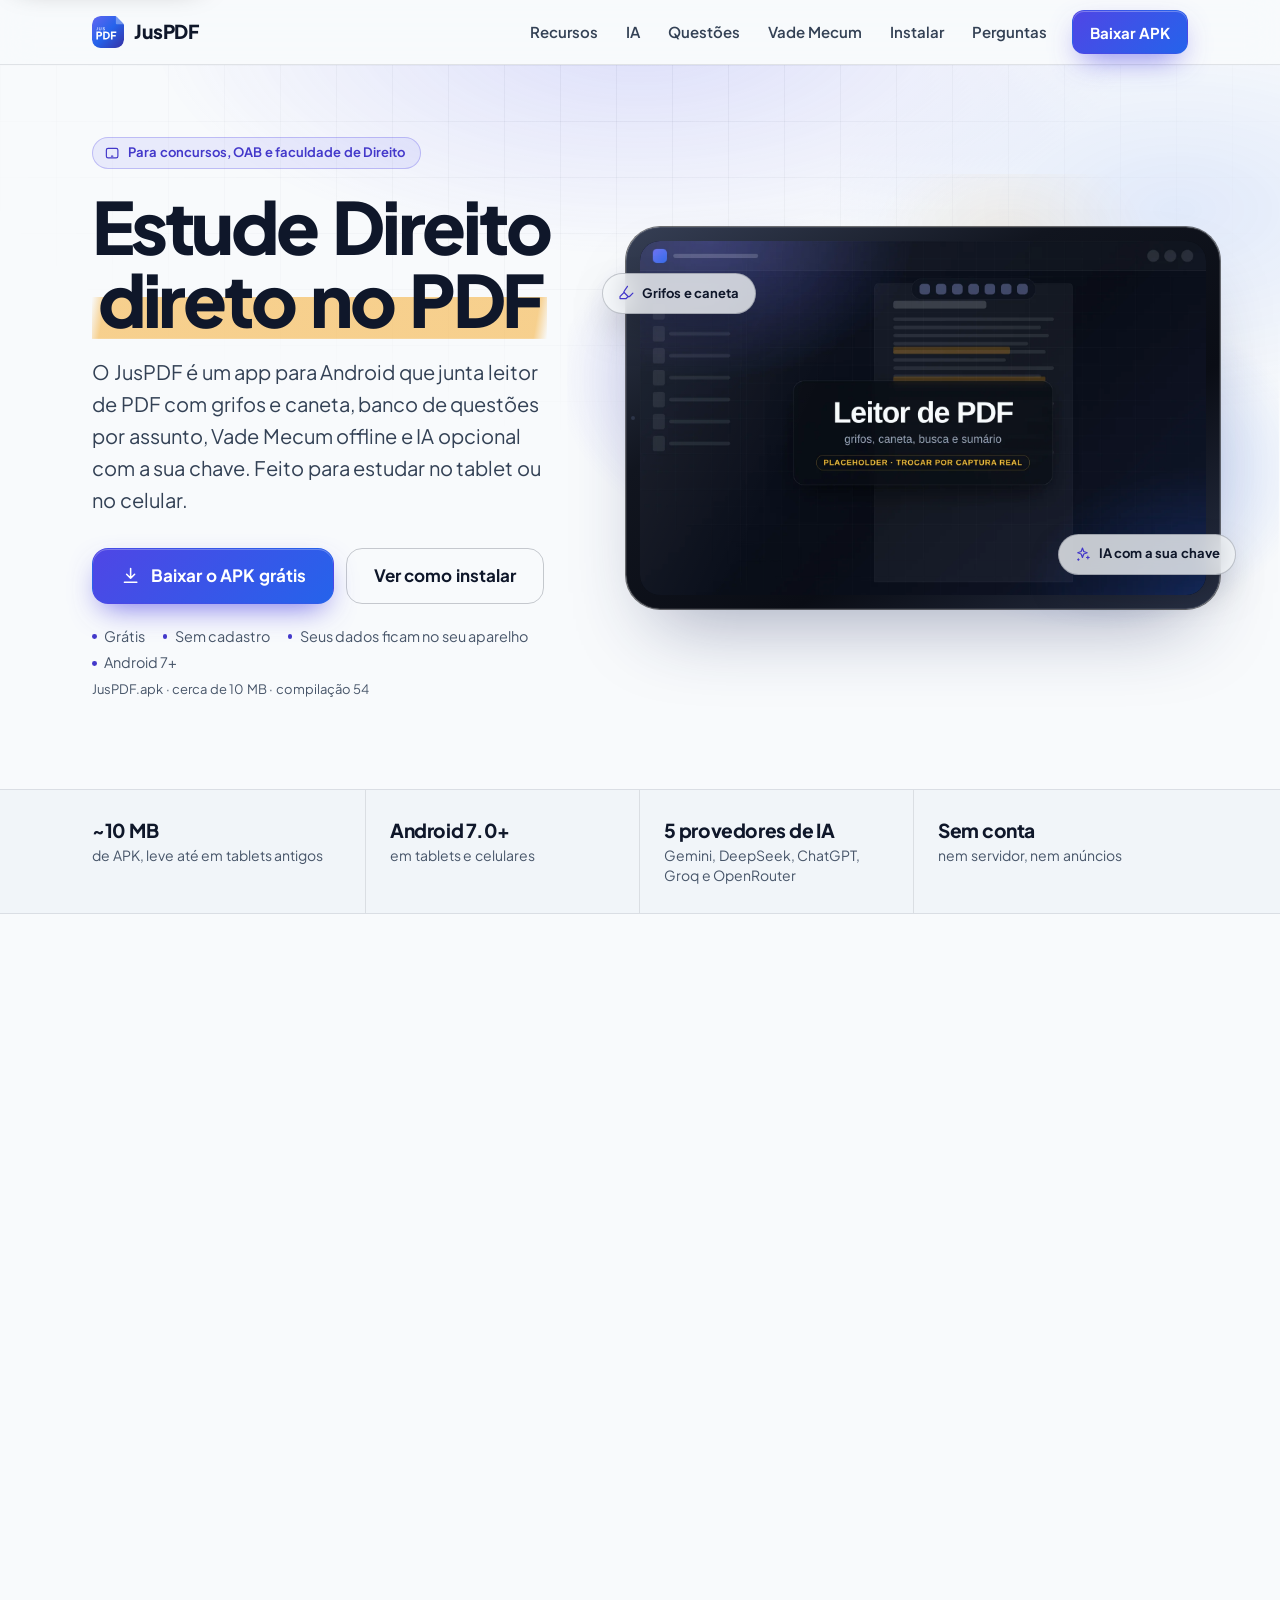
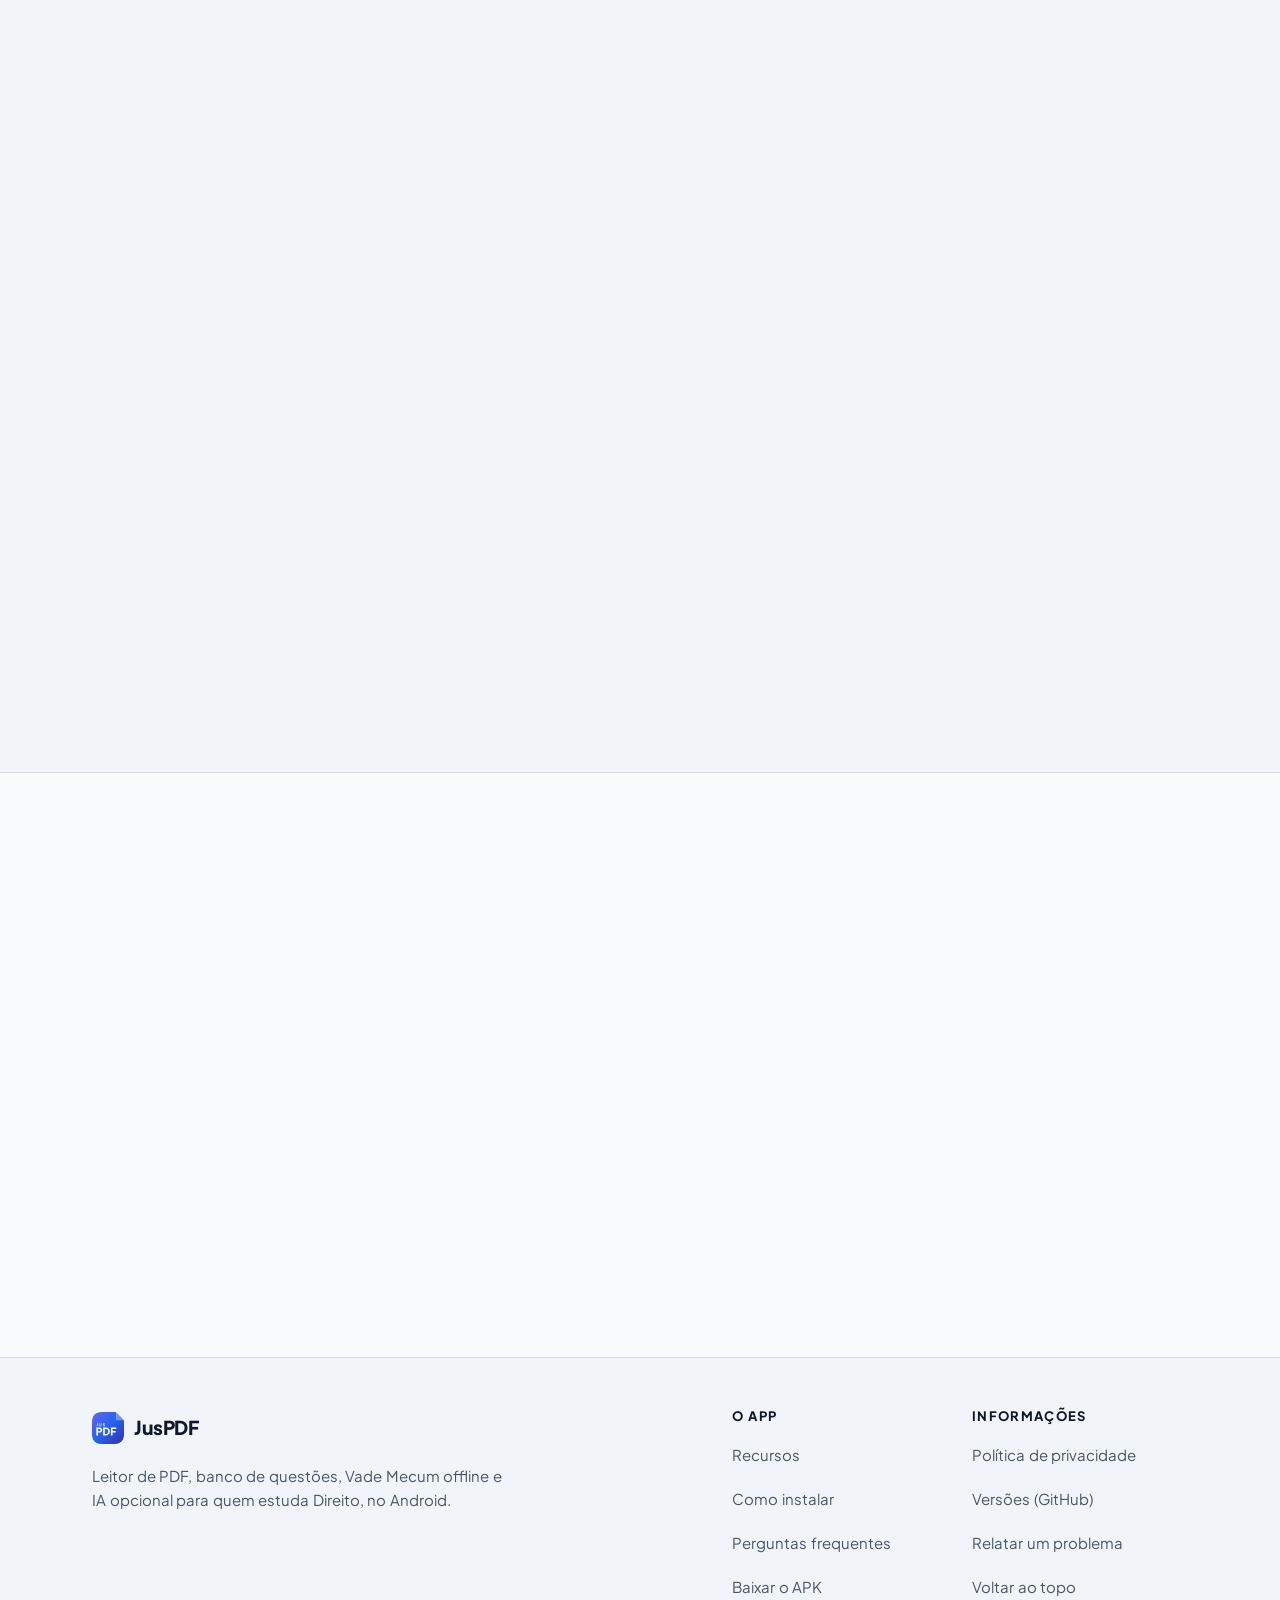
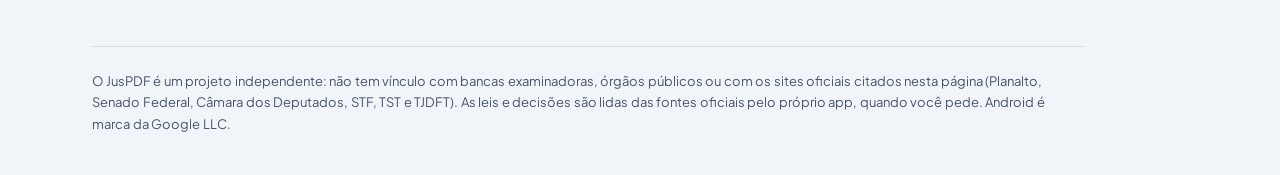
==== index.html @ 10a11025 "Site: compilação 54 (25ed270)" ====
<!doctype html><html lang="pt-BR"><head><meta charset="utf-8"><meta name="viewport" content="width=device-width, initial-scale=1"><meta http-equiv="Content-Security-Policy" content="default-src 'none'; script-src 'self'; style-src 'self'; img-src 'self'; font-src 'self'; connect-src 'self'; manifest-src 'self'; base-uri 'none'; form-action 'none'"><meta name="color-scheme" content="dark light"><meta name="theme-color" content="#090D14" media="(prefers-color-scheme: dark)"><meta name="theme-color" content="#F8FAFC" media="(prefers-color-scheme: light)"><meta name="theme-color" content="#090D14"><meta name="application-name" content="JusPDF"><meta name="apple-mobile-web-app-title" content="JusPDF"><link rel="icon" href="favicon.svg" type="image/svg+xml"><link rel="icon" href="assets/icons/favicon-32.png" sizes="32x32" type="image/png"><link rel="apple-touch-icon" href="assets/icons/apple-touch-icon.png"><link rel="manifest" href="manifest.webmanifest"><link rel="preload" href="assets/fonts/plus-jakarta-sans-latin-wght-normal.153fc85b.woff2" as="font" type="font/woff2" crossorigin><link rel="stylesheet" href="assets/css/style.f0f5b41e.css"><title>JusPDF – App para estudar Direito no PDF (APK grátis)</title><meta name="description" content="Baixe o JusPDF: leitor de PDF com grifos, banco de questões por assunto, Vade Mecum offline e IA com a sua chave. Para OAB e concursos, no Android. Grátis."><meta name="robots" content="index,follow,max-image-preview:large,max-snippet:-1,max-video-preview:-1"><link rel="canonical" href="https://luolima.github.io/juspdf-releases/"><link rel="alternate" hreflang="pt-BR" href="https://luolima.github.io/juspdf-releases/"><link rel="alternate" hreflang="x-default" href="https://luolima.github.io/juspdf-releases/"><meta property="og:type" content="website"><meta property="og:locale" content="pt_BR"><meta property="og:site_name" content="JusPDF"><meta property="og:title" content="JusPDF – Estude Direito direto no PDF"><meta property="og:description" content="Leitor de PDF com grifos e caneta, banco de questões por assunto, Vade Mecum offline e IA com a sua chave. Para OAB e concursos, no Android. Grátis e sem cadastro."><meta property="og:url" content="https://luolima.github.io/juspdf-releases/"><meta property="og:image" content="https://luolima.github.io/juspdf-releases/assets/og-image.png"><meta property="og:image:type" content="image/png"><meta property="og:image:width" content="1200"><meta property="og:image:height" content="630"><meta property="og:image:alt" content="JusPDF – Estude Direito direto no PDF: logo do app e ilustração de um tablet com um PDF grifado"><meta name="twitter:card" content="summary_large_image"><meta name="twitter:title" content="JusPDF – Estude Direito direto no PDF"><meta name="twitter:description" content="Leitor de PDF com grifos e caneta, banco de questões por assunto, Vade Mecum offline e IA com a sua chave. Grátis, para Android."><meta name="twitter:image" content="https://luolima.github.io/juspdf-releases/assets/og-image.png"><meta name="twitter:image:alt" content="JusPDF – Estude Direito direto no PDF: logo do app e ilustração de um tablet com um PDF grifado"><script type="application/ld+json">{"@context":"https://schema.org","@graph":[{"@type":"WebSite","@id":"https://luolima.github.io/juspdf-releases/#website","url":"https://luolima.github.io/juspdf-releases/","name":"JusPDF","description":"Site de download do JusPDF, app para Android de estudo de Direito com leitor de PDF, banco de questões, Vade Mecum offline e IA opcional.","inLanguage":"pt-BR"},{"@type":"SoftwareApplication","@id":"https://luolima.github.io/juspdf-releases/#app","name":"JusPDF","url":"https://luolima.github.io/juspdf-releases/","description":"App para Android que reúne leitor de PDF com grifos e caneta, banco de questões por assunto, Vade Mecum offline e IA opcional com a chave do próprio aluno, para estudar para concursos públicos, OAB e faculdade de Direito.","applicationCategory":"EducationalApplication","operatingSystem":"Android 7.0+","offers":{"@type":"Offer","price":"0","priceCurrency":"BRL"},"isAccessibleForFree":true,"downloadUrl":"https://github.com/luolima/juspdf-releases/releases/download/latest/JusPDF.apk","fileSize":"10 MB","inLanguage":"pt-BR","image":"https://luolima.github.io/juspdf-releases/assets/og-image.png","featureList":["Leitor de PDF com grifos, sublinhado, caneta, marca-texto, formas, borracha e notas adesivas","Busca no documento, sumário, miniaturas e favoritos","Modo noite e modo foco em tela cheia","Leitura em voz alta","IA opcional com a sua chave: resumo, pontos críticos, questões, simplificar, explicar risco e conversa","Banco de questões com filtros por banca, ano, origem e assunto","Vade Mecum offline com busca de artigos, leis e jurisprudência online","Dados no aparelho, sem conta, sem servidor e sem anúncios"]}]}</script><script type="application/ld+json">{"@context":"https://schema.org","@type":"FAQPage","inLanguage":"pt-BR","mainEntity":[{"@type":"Question","name":"Preciso de internet para usar o JusPDF?","acceptedAnswer":{"@type":"Answer","text":"Não para o essencial. Ler PDFs, grifar, desenhar, resolver questões e consultar as leis já baixadas funciona sem internet. A conexão só é usada quando você pede a IA, busca leis e jurisprudência online, baixa leis para o Vade Mecum ou confere se há atualização."}},{"@type":"Question","name":"O JusPDF é grátis?","acceptedAnswer":{"@type":"Answer","text":"Sim. O app é gratuito, sem anúncios e sem cadastro. A IA é opcional e usa a sua própria chave: o Google Gemini tem plano gratuito, e nos outros provedores valem as regras e os preços de cada um, que o JusPDF não controla."}},{"@type":"Question","name":"Por que o JusPDF não está na Play Store?","acceptedAnswer":{"@type":"Answer","text":"O JusPDF é distribuído apenas como arquivo APK, direto deste site. Por isso, na primeira instalação o Android pede que você permita instalar apps de fora da loja para o navegador ou o gerenciador de arquivos que usou. Depois de instalado, as atualizações chegam com um toque, dentro do próprio app."}},{"@type":"Question","name":"É seguro? Como verifico o arquivo (SHA-256)?","acceptedAnswer":{"@type":"Answer","text":"O JusPDF é um projeto pessoal e o APK é assinado com uma chave de depuração, não com uma chave de loja. Por isso o Android o trata como app de origem desconhecida. Baixe-o só por este site ou pela página de versões no GitHub e, se quiser ter certeza de que o arquivo é o publicado, compare o SHA-256, que aparece na seção “Como instalar” e no arquivo version.json. No computador, use sha256sum JusPDF.apk (Linux), shasum -a 256 JusPDF.apk (macOS) ou Get-FileHash JusPDF.apk (Windows PowerShell): o resultado deve ser idêntico."}},{"@type":"Question","name":"Funciona no iPhone ou no navegador?","acceptedAnswer":{"@type":"Answer","text":"Não. O JusPDF é só para Android 7.0 ou superior, em tablets e celulares. Não existe versão para iPhone ou iPad e também não há versão publicada para usar no navegador."}},{"@type":"Question","name":"Quais IAs posso usar? Preciso pagar?","acceptedAnswer":{"@type":"Answer","text":"Google Gemini (que tem plano gratuito), DeepSeek, ChatGPT, Groq e OpenRouter. Você cria a chave no site do provedor, cola no app e escolhe qual é a principal; as outras que você configurar entram como backup automático se a principal falhar. Qualquer custo é cobrado pelo próprio provedor. A IA é opcional: sem chave, o leitor, o banco de questões e o Vade Mecum continuam funcionando."}},{"@type":"Question","name":"Meus PDFs vão para algum servidor?","acceptedAnswer":{"@type":"Answer","text":"Não. Não existe servidor do JusPDF: seus PDFs, anotações e respostas ficam no aparelho. A única coisa que sai é o trecho de texto que você pede para a IA analisar, enviado direto do aparelho ao provedor que você configurou. Os detalhes estão na política de privacidade ."}},{"@type":"Question","name":"As questões geradas pela IA são de provas reais?","acceptedAnswer":{"@type":"Answer","text":"Não. As questões geradas pela IA são criadas a partir do seu material e podem conter erros: não são questões de provas anteriores nem substituem o gabarito oficial. Para treinar com provas reais, importe o PDF da prova: o app separa as questões do gabarito e reconhece banca, ano, órgão e disciplina. Confira sempre com a lei e com o seu material."}},{"@type":"Question","name":"O JusPDF tem OCR? E PDF escaneado?","acceptedAnswer":{"@type":"Answer","text":"Ainda não há OCR. PDFs escaneados (só imagem) abrem e aceitam desenho e anotações à mão, mas não têm busca nem recursos de IA, porque não há texto para o app ler. PDFs com texto selecionável funcionam por completo."}},{"@type":"Question","name":"Como atualizo o app?","acceptedAnswer":{"@type":"Answer","text":"Depois de instalado, o app confere se há versão nova e a instala com um toque, dentro do próprio app. Se preferir, baixe o APK de novo por esta página: ele é sempre a versão mais recente e instala por cima da atual. Por garantia, faça um backup antes de atualizar manualmente."}}]}</script></head><body id="topo"><svg class="sprite" width="0" height="0" aria-hidden="true" focusable="false"><defs><symbol id="i-download" viewBox="0 0 24 24"><path d="M12 4v11m0 0-4.5-4.5M12 15l4.5-4.5M5 19.5h14"/></symbol><symbol id="i-arrow" viewBox="0 0 24 24"><path d="M5 12h14m0 0-5-5m5 5-5 5"/></symbol><symbol id="i-check" viewBox="0 0 24 24"><path d="m5 12.5 4.5 4.5L19 7.5"/></symbol><symbol id="i-copy" viewBox="0 0 24 24"><rect x="9" y="9" width="11" height="11" rx="2.5"/><path d="M5 15V6.5A2.5 2.5 0 0 1 7.5 4H15"/></symbol><symbol id="i-menu" viewBox="0 0 24 24"><path d="M4 7h16M4 12h16M4 17h16"/></symbol><symbol id="i-close" viewBox="0 0 24 24"><path d="M6 6l12 12M18 6 6 18"/></symbol><symbol id="i-highlighter" viewBox="0 0 24 24"><path d="m9 11-6 6v3h9l3-3"/><path d="m22 12-4.6 4.6a2 2 0 0 1-2.8 0l-5.2-5.2a2 2 0 0 1 0-2.8L14 2"/></symbol><symbol id="i-search" viewBox="0 0 24 24"><circle cx="11" cy="11" r="6.5"/><path d="m20 20-4-4"/></symbol><symbol id="i-moon" viewBox="0 0 24 24"><path d="M20 14.5A8.5 8.5 0 0 1 9.5 4a8.5 8.5 0 1 0 10.5 10.5z"/></symbol><symbol id="i-headphones" viewBox="0 0 24 24"><path d="M4 16v-4a8 8 0 0 1 16 0v4"/><path d="M4 16a2 2 0 0 1 2-2h1v6H6a2 2 0 0 1-2-2zM20 16a2 2 0 0 0-2-2h-1v6h1a2 2 0 0 0 2-2z"/></symbol><symbol id="i-sparkles" viewBox="0 0 24 24"><path d="m11 3 1.9 5.1L18 10l-5.1 1.9L11 17l-1.9-5.1L4 10l5.1-1.9z"/><path d="M19 15v4M17 17h4M5 19v2M4 20h2"/></symbol><symbol id="i-quiz" viewBox="0 0 24 24"><path d="m3.5 6 1.5 1.5L8 4.5M3.5 13l1.5 1.5L8 11.5"/><path d="M11.5 6h9M11.5 13h9M11.5 19.5h9M3.5 19.5h4"/></symbol><symbol id="i-book" viewBox="0 0 24 24"><path d="M12 7c-1.5-1.5-4-2-8-2v12.5c4 0 6.5.5 8 2 1.5-1.5 4-2 8-2V5c-4 0-6.5.5-8 2z"/><path d="M12 7v12.5"/></symbol><symbol id="i-folder" viewBox="0 0 24 24"><path d="M3.5 7.5A2.5 2.5 0 0 1 6 5h3.5l2 2.5H18a2.5 2.5 0 0 1 2.5 2.5v6.5A2.5 2.5 0 0 1 18 19H6a2.5 2.5 0 0 1-2.5-2.5z"/></symbol><symbol id="i-shield" viewBox="0 0 24 24"><path d="M12 3.5 19 6v5.5c0 4.2-2.9 7.6-7 9-4.1-1.4-7-4.8-7-9V6z"/><path d="m9 12 2.2 2.2L15.5 10"/></symbol><symbol id="i-lock" viewBox="0 0 24 24"><rect x="5" y="10.5" width="14" height="9.5" rx="2.5"/><path d="M8 10.5V8a4 4 0 0 1 8 0v2.5"/></symbol><symbol id="i-focus" viewBox="0 0 24 24"><path d="M4 9V5.5A1.5 1.5 0 0 1 5.5 4H9M15 4h3.5A1.5 1.5 0 0 1 20 5.5V9M20 15v3.5a1.5 1.5 0 0 1-1.5 1.5H15M9 20H5.5A1.5 1.5 0 0 1 4 18.5V15"/></symbol><symbol id="i-tablet" viewBox="0 0 24 24"><rect x="3.5" y="5" width="17" height="14" rx="2.5"/><path d="M11 16.5h2"/></symbol><symbol id="i-clock" viewBox="0 0 24 24"><circle cx="12" cy="12" r="8.5"/><path d="M12 7.5V12l3 2"/></symbol><symbol id="i-key" viewBox="0 0 24 24"><circle cx="8" cy="15" r="3.8"/><path d="m10.7 12.3 8.3-8.3M16 7l2.5 2.5M13.5 9.5 15.5 11.5"/></symbol><symbol id="i-bookmark" viewBox="0 0 24 24"><path d="M7 4h10a1 1 0 0 1 1 1v15l-6-4-6 4V5a1 1 0 0 1 1-1z"/></symbol><symbol id="i-external" viewBox="0 0 24 24"><path d="M14 5h5v5M19 5l-8 8M18 14v4a1.5 1.5 0 0 1-1.5 1.5h-10A1.5 1.5 0 0 1 5 18V8a1.5 1.5 0 0 1 1.5-1.5H10"/></symbol><symbol id="i-file" viewBox="0 0 24 24"><path d="M14 3.5H7.5a2 2 0 0 0-2 2v13a2 2 0 0 0 2 2h9a2 2 0 0 0 2-2V8z"/><path d="M14 3.5V8h4.5M9 13h6M9 16.5h4"/></symbol><symbol id="i-scale" viewBox="0 0 24 24"><path d="M12 4v16M7.5 20h9M5 7.5l7-3 7 3"/><path d="m5 7.5-2.5 6a3 3 0 0 0 5 0zM19 7.5l-2.5 6a3 3 0 0 0 5 0z"/></symbol><symbol id="i-refresh" viewBox="0 0 24 24"><path d="M4 12a8 8 0 0 1 13.7-5.7L20 8.5M20 4v4.5h-4.5M20 12a8 8 0 0 1-13.7 5.7L4 15.5M4 20v-4.5h4.5"/></symbol><symbol id="i-offline" viewBox="0 0 24 24"><path d="M3 3l18 18"/><path d="M8.5 16.4a5 5 0 0 1 7 0M5 12.9a10 10 0 0 1 3.6-2.2M10.7 6.1A15 15 0 0 1 22 9M2 9a15 15 0 0 1 3.6-2.6M12 20h.01"/></symbol><symbol id="i-device" viewBox="0 0 24 24"><rect x="6" y="3" width="12" height="18" rx="2.5"/><path d="M11 18h2"/></symbol></defs></svg><a class="skip" href="#conteudo">Ir para o conteúdo</a><header class="site-header"><div class="wrap bar"><a class="brand" href="./" aria-label="JusPDF, página inicial"> <img src="favicon.svg" width="32" height="32" alt=""> <span class="brand-name">JusPDF</span> </a><nav class="nav" aria-label="Principal"><a href="./#recursos">Recursos</a> <a href="./#ia">IA</a> <a href="./#questoes">Questões</a> <a href="./#vade-mecum">Vade Mecum</a> <a href="./#instalar">Instalar</a> <a href="./#faq">Perguntas</a></nav><div class="bar-end"><a class="btn btn-primary btn-sm" href="https://github.com/luolima/juspdf-releases/releases/download/latest/JusPDF.apk" download="JusPDF.apk" rel="noopener" type="application/vnd.android.package-archive">Baixar APK</a><details class="menu"><summary aria-label="Abrir menu"><svg class="ico" aria-hidden="true"><use href="#i-menu"/></svg></summary><nav class="menu-panel" aria-label="Menu"><a href="./#recursos">Recursos</a> <a href="./#ia">IA com a sua chave</a> <a href="./#questoes">Banco de questões</a> <a href="./#vade-mecum">Vade Mecum</a> <a href="./#privacidade">Privacidade</a> <a href="./#instalar">Como instalar</a> <a href="./#faq">Perguntas frequentes</a></nav></details></div></div></header><main id="conteudo" tabindex="-1"><section class="hero" aria-labelledby="titulo"><div class="wrap hero-grid"><div class="hero-copy"><p class="pill"><svg class="ico" aria-hidden="true" focusable="false"><use href="#i-tablet"/></svg>Para concursos, OAB e faculdade de Direito</p><h1 id="titulo">Estude Direito <span class="hl">direto no PDF</span></h1><p class="lead">O JusPDF é um app para Android que junta leitor de PDF com grifos e caneta, banco de questões por assunto, Vade Mecum offline e IA opcional com a sua chave. Feito para estudar no tablet ou no celular.</p><div class="cta-row"><a class="btn btn-primary btn-lg" href="https://github.com/luolima/juspdf-releases/releases/download/latest/JusPDF.apk" download="JusPDF.apk" rel="noopener" type="application/vnd.android.package-archive"><svg class="ico" aria-hidden="true" focusable="false"><use href="#i-download"/></svg>Baixar o APK grátis</a> <a class="btn btn-ghost btn-lg" href="#instalar">Ver como instalar</a></div><ul class="trust" aria-label="Resumo"><li>Grátis</li><li>Sem cadastro</li><li>Seus dados ficam no seu aparelho</li><li>Android 7+</li></ul><p class="dl-meta">JusPDF.apk · cerca de 10 MB · <span data-build>sempre a versão mais recente</span></p></div><div class="device-wrap"><div class="glow" aria-hidden="true"></div><p class="chip chip-a" aria-hidden="true"><svg class="ico"><use href="#i-highlighter"/></svg>Grifos e caneta</p><p class="chip chip-b" aria-hidden="true"><svg class="ico"><use href="#i-sparkles"/></svg>IA com a sua chave</p><div class="tablet tablet-float"><div class="screen"><img src="assets/screens/leitor.aa15786c.webp" width="1600" height="1000" alt="Leitor de PDF do JusPDF em um tablet, com a barra de ferramentas de grifos, caneta e busca" fetchpriority="high" decoding="async"></div></div></div></div></section><section class="facts" aria-label="O JusPDF em números"><div class="wrap"><ul class="facts-list"><li><strong>~10 MB</strong><span>de APK, leve até em tablets antigos</span></li><li><strong>Android 7.0+</strong><span>em tablets e celulares</span></li><li><strong>5 provedores de IA</strong><span>Gemini, DeepSeek, ChatGPT, Groq e OpenRouter</span></li><li><strong>Sem conta</strong><span>nem servidor, nem anúncios</span></li></ul></div></section><section id="recursos" class="section" aria-labelledby="h-recursos"><div class="wrap"><header class="sec-head reveal"><p class="eyebrow">Recursos</p><h2 id="h-recursos">Tudo o que você usa para estudar, num só app</h2><p class="lead">Do PDF da apostila ao banco de questões e à lei seca: o JusPDF reúne as ferramentas do estudo jurídico e funciona sem internet para o essencial.</p></header><ul class="cards"><li class="card reveal"><span class="tile"><svg class="ico" aria-hidden="true" focusable="false"><use href="#i-highlighter"/></svg></span><h3>Leitor de PDF como o Acrobat</h3><p>Grife, sublinhe e risque o texto, escreva com a caneta e o marca-texto, desenhe formas e use a borracha e as notas adesivas.</p></li><li class="card reveal"><span class="tile"><svg class="ico" aria-hidden="true" focusable="false"><use href="#i-search"/></svg></span><h3>Busca, sumário e favoritos</h3><p>Pesquise no documento com lista de resultados, navegue pelo sumário (do PDF ou montado a partir dos títulos), pelas miniaturas e pelos favoritos.</p></li><li class="card reveal"><span class="tile"><svg class="ico" aria-hidden="true" focusable="false"><use href="#i-moon"/></svg></span><h3>Modo noite e modo foco</h3><p>Escureça o PDF para ler à noite, ajuste zoom, giro e layouts e use a tela cheia de foco para estudar sem distração.</p></li><li class="card reveal"><span class="tile"><svg class="ico" aria-hidden="true" focusable="false"><use href="#i-headphones"/></svg></span><h3>Ouvir o material</h3><p>Com o recurso Ouvir, o app lê o PDF em voz alta para você revisar sem ficar com os olhos na tela o tempo todo.</p></li><li class="card reveal"><span class="tile"><svg class="ico" aria-hidden="true" focusable="false"><use href="#i-sparkles"/></svg></span><h3>IA com a sua chave</h3><p>Resumo, pontos críticos, questões sob demanda, “Simplificar”, “Explicar risco” e conversa sobre o material. Opcional e sem servidor no meio.</p></li><li class="card reveal"><span class="tile"><svg class="ico" aria-hidden="true" focusable="false"><use href="#i-quiz"/></svg></span><h3>Banco de questões por assunto</h3><p>Importe provas reais em PDF, gere questões e filtre por banca, ano, origem e assunto, na árvore Disciplina › grupo › tópico.</p></li><li class="card reveal"><span class="tile"><svg class="ico" aria-hidden="true" focusable="false"><use href="#i-book"/></svg></span><h3>Vade Mecum offline</h3><p>As principais leis baixadas do texto oficial do Planalto, com busca por artigo, mais busca online de leis e jurisprudência.</p></li><li class="card reveal"><span class="tile"><svg class="ico" aria-hidden="true" focusable="false"><use href="#i-folder"/></svg></span><h3>Pastas, metas e tempo de leitura</h3><p>Organize os PDFs em pastas, acompanhe o tempo de leitura e a meta diária, importe só um intervalo de páginas e exporte uma cópia com as suas anotações.</p></li></ul></div></section><section id="leitor" class="section band" aria-labelledby="h-leitor"><div class="wrap"><header class="sec-head reveal"><p class="eyebrow">Leitor de PDF</p><h2 id="h-leitor">Leia, grife e desenhe direto na página</h2><p class="lead">Nada de exportar nem copiar o texto para outro lugar: as anotações ficam sobre o próprio PDF e você ainda pode exportar uma cópia com elas.</p></header><div class="duo"><figure class="shot reveal"><div class="tablet tablet-sm"><div class="screen"><img src="assets/screens/edicao.93b05739.webp" width="1600" height="1000" alt="Página de PDF no JusPDF com trechos grifados, traço de caneta e nota adesiva, e a paleta de ferramentas de anotação" loading="lazy" decoding="async"></div></div><figcaption><strong>Anote como no papel.</strong> Grifos, sublinhado, caneta, marca-texto, formas, borracha e notas adesivas.</figcaption></figure><figure class="shot reveal"><div class="tablet tablet-sm"><div class="screen"><img src="assets/screens/fullscreen.b62d59e4.webp" width="1600" height="1000" alt="Modo foco do JusPDF: a página do PDF em tela cheia, sem barras, com apenas uma barra de ferramentas flutuante" loading="lazy" decoding="async"></div></div><figcaption><strong>Foco total.</strong> Tela cheia para estudar sem distração, com zoom, giro e layouts à mão.</figcaption></figure></div><ul class="tags reveal" aria-label="Ferramentas do leitor"><li>Grifar</li><li>Sublinhar</li><li>Riscar</li><li>Caneta</li><li>Marca-texto</li><li>Formas</li><li>Borracha</li><li>Notas adesivas</li><li>Busca com lista de resultados</li><li>Sumário</li><li>Miniaturas</li><li>Favoritos</li><li>Modo noite</li><li>Ouvir</li><li>Zoom e giro</li><li>Modo foco</li></ul></div></section><section id="ia" class="section" aria-labelledby="h-ia"><div class="wrap split"><div class="split-copy"><header class="sec-head reveal"><p class="eyebrow">Inteligência artificial</p><h2 id="h-ia">IA com a sua chave: resumo, pontos críticos e questões</h2><p class="lead">A IA é opcional. Você cola a chave de um provedor no app e usa a IA sobre o seu material, sem conta no JusPDF e sem servidor no meio: o texto vai direto do aparelho ao provedor que você escolheu.</p></header><ul class="checks reveal"><li><svg class="ico" aria-hidden="true" focusable="false"><use href="#i-check"/></svg><span><strong>Resumo</strong> do PDF ou de um trecho.</span></li><li><svg class="ico" aria-hidden="true" focusable="false"><use href="#i-check"/></svg><span><strong>Pontos críticos</strong> que costumam ser cobrados em prova.</span></li><li><svg class="ico" aria-hidden="true" focusable="false"><use href="#i-check"/></svg><span><strong>Questões sob demanda</strong> a partir de uma página, de uma matéria (seção) ou de um intervalo de páginas.</span></li><li><svg class="ico" aria-hidden="true" focusable="false"><use href="#i-check"/></svg><span><strong>Simplificar</strong> um trecho difícil e <strong>Explicar risco</strong> do que pode cair.</span></li><li><svg class="ico" aria-hidden="true" focusable="false"><use href="#i-check"/></svg><span><strong>Conversa livre</strong> sobre o material que você está lendo.</span></li></ul><p class="note reveal"><svg class="ico" aria-hidden="true" focusable="false"><use href="#i-shield"/></svg><span>A IA pode errar. Use-a como apoio e confira sempre com a lei e com o seu material.</span></p></div><div class="split-visual reveal"><div class="flow" role="group" aria-label="Como a IA funciona no JusPDF"><div class="flow-step"><span class="tile"><svg class="ico" aria-hidden="true" focusable="false"><use href="#i-device"/></svg></span><div><h3>Seu aparelho</h3><p>O PDF, a sua chave e as respostas ficam aqui. Só o trecho que você pedir é enviado.</p></div></div><p class="flow-link"><svg class="ico" aria-hidden="true" focusable="false"><use href="#i-arrow"/></svg>direto, sem servidor do JusPDF</p><div class="flow-step"><span class="tile tile-accent"><svg class="ico" aria-hidden="true" focusable="false"><use href="#i-sparkles"/></svg></span><div><h3>IA principal, à sua escolha</h3><p>Você define qual provedor é perguntado primeiro.</p><ul class="provs" aria-label="Provedores compatíveis"><li>Google Gemini</li><li>DeepSeek</li><li>ChatGPT</li><li>Groq</li><li>OpenRouter</li></ul></div></div><p class="flow-link"><svg class="ico" aria-hidden="true" focusable="false"><use href="#i-refresh"/></svg>se a principal falhar</p><div class="flow-step"><span class="tile"><svg class="ico" aria-hidden="true" focusable="false"><use href="#i-key"/></svg></span><div><h3>Backups automáticos</h3><p>O app tenta as outras IAs que você configurou, sem você precisar fazer nada. O Google Gemini tem plano gratuito.</p></div></div></div></div></div></section><section id="questoes" class="section band" aria-labelledby="h-questoes"><div class="wrap split split-rev"><div class="split-visual reveal"><div class="stack"><div class="tablet tablet-sm"><div class="screen"><img src="assets/screens/questoes.4fee1c71.webp" width="1600" height="1000" alt="Banco de questões do JusPDF com a lista de questões e os filtros por banca, ano, origem e assunto" loading="lazy" decoding="async"></div></div><div class="float-card tree" role="group" aria-label="Exemplo de árvore de assuntos"><p class="float-h">Filtrar por assunto</p><ul class="tree-list"><li><span>Direito Penal</span><ul><li><span>Parte Geral</span><ul><li class="on"><span>Erro de tipo</span></li></ul></li></ul></li></ul></div></div></div><div class="split-copy"><header class="sec-head reveal"><p class="eyebrow">Banco de questões</p><h2 id="h-questoes">Banco de questões por assunto, do seu jeito</h2><p class="lead">Monte o seu caderno de treino com provas reais que você importa e com questões geradas a partir do seu material, e estude um assunto de cada vez.</p></header><ul class="checks reveal"><li><svg class="ico" aria-hidden="true" focusable="false"><use href="#i-check"/></svg><span><strong>Importe provas reais em PDF.</strong> O app separa as questões do gabarito e reconhece banca, ano, órgão e disciplina.</span></li><li><svg class="ico" aria-hidden="true" focusable="false"><use href="#i-check"/></svg><span><strong>Filtre</strong> por banca, ano, origem e por <strong>assunto</strong>, numa árvore Disciplina › grupo › tópico, como Direito Penal › Parte Geral › Erro de tipo.</span></li><li><svg class="ico" aria-hidden="true" focusable="false"><use href="#i-check"/></svg><span><strong>Gere questões com IA</strong> de uma página, de uma matéria ou de um intervalo de páginas, sempre separadas das de provas reais.</span></li><li><svg class="ico" aria-hidden="true" focusable="false"><use href="#i-check"/></svg><span><strong>Acompanhe o desempenho</strong> com estatísticas e meta diária.</span></li></ul></div></div></section><section id="vade-mecum" class="section" aria-labelledby="h-vade"><div class="wrap split"><div class="split-copy"><header class="sec-head reveal"><p class="eyebrow">Vade Mecum e jurisprudência</p><h2 id="h-vade">Vade Mecum offline e busca de jurisprudência</h2><p class="lead">As principais leis ficam no aparelho, baixadas do texto oficial do Planalto, e podem ser consultadas sem internet. Para o resto, o app busca online e guarda só o que você escolher.</p></header><ul class="laws reveal" aria-label="Leis do Vade Mecum offline"><li><abbr title="Constituição Federal">CF</abbr><span>Constituição Federal</span></li><li><abbr title="Código Penal">CP</abbr><span>Código Penal</span></li><li><abbr title="Código de Processo Penal">CPP</abbr><span>Código de Processo Penal</span></li><li><abbr title="Código Civil">CC</abbr><span>Código Civil</span></li><li><abbr title="Código de Processo Civil">CPC</abbr><span>Código de Processo Civil</span></li><li><abbr title="Consolidação das Leis do Trabalho">CLT</abbr><span>Consolidação das Leis do Trabalho</span></li><li><abbr title="Código de Defesa do Consumidor">CDC</abbr><span>Código de Defesa do Consumidor</span></li><li><abbr title="Código Tributário Nacional">CTN</abbr><span>Código Tributário Nacional</span></li><li><abbr title="Lei de Execução Penal">LEP</abbr><span>Lei de Execução Penal</span></li><li><abbr title="Estatuto da Criança e do Adolescente">ECA</abbr><span>Estatuto da Criança e do Adolescente</span></li><li><abbr title="Lei 8.112">8.112</abbr><span>Lei 8.112 (servidores federais)</span></li><li><abbr title="Lei 14.133">14.133</abbr><span>Lei 14.133 (licitações e contratos)</span></li></ul><ul class="checks reveal"><li><svg class="ico" aria-hidden="true" focusable="false"><use href="#i-check"/></svg><span><strong>Busca de artigos</strong> nas leis que estão no aparelho.</span></li><li><svg class="ico" aria-hidden="true" focusable="false"><use href="#i-check"/></svg><span><strong>Busca online de leis</strong> no Planalto, no Senado e na Câmara, salvando só a que interessa.</span></li><li><svg class="ico" aria-hidden="true" focusable="false"><use href="#i-check"/></svg><span><strong>Jurisprudência</strong> do STF, do TST e do TJDFT.</span></li></ul></div><div class="split-visual reveal"><div class="stack"><div class="tablet tablet-sm"><div class="screen"><img src="assets/screens/vade-mecum.7fd1bc4e.webp" width="1600" height="1000" alt="Vade Mecum do JusPDF com a lista de leis e a busca de artigos" loading="lazy" decoding="async"></div></div><blockquote class="float-card legal-quote"><p>“O erro sobre elemento constitutivo do tipo legal de crime exclui o dolo, mas permite a punição por crime culposo, se previsto em lei.”</p><footer>Código Penal, art. 20 · exemplo de dispositivo legal</footer></blockquote></div></div></div></section><section id="privacidade" class="section band" aria-labelledby="h-priv"><div class="wrap"><header class="sec-head reveal"><p class="eyebrow">Privacidade</p><h2 id="h-priv">Privacidade de verdade: seus estudos ficam com você</h2><p class="lead">Não existe conta, login nem servidor do JusPDF. O app não tem anúncios nem rastreamento, e a leitura funciona sem internet.</p></header><div class="priv-grid"><div class="panel reveal"><span class="tile"><svg class="ico" aria-hidden="true" focusable="false"><use href="#i-lock"/></svg></span><h3>Fica só no seu aparelho</h3><ul class="dots"><li>Seus PDFs, grifos, desenhos e notas</li><li>Questões, respostas, estatísticas e meta diária</li><li>As leis baixadas para o Vade Mecum</li><li>As chaves das IAs que você configurou</li></ul></div><div class="panel reveal"><span class="tile"><svg class="ico" aria-hidden="true" focusable="false"><use href="#i-external"/></svg></span><h3>Só sai quando você pede</h3><ul class="dots"><li>O trecho de texto que você manda para a IA, direto ao provedor escolhido</li><li>As buscas de leis e jurisprudência (Planalto, Senado, Câmara, STF, TST e TJDFT)</li><li>A consulta de atualizações ao repositório público de versões no GitHub</li></ul></div><div class="panel panel-accent reveal"><span class="tile"><svg class="ico" aria-hidden="true" focusable="false"><use href="#i-shield"/></svg></span><h3>O app nunca envia seus PDFs</h3><p>Seus arquivos não saem do aparelho. Para apagar tudo, basta desinstalar o app. O backup, se você fizer um, é um arquivo seu e inclui as chaves de API em texto simples: guarde-o com cuidado.</p><p><a class="link" href="privacidade.html">Ler a política de privacidade completa<svg class="ico" aria-hidden="true" focusable="false"><use href="#i-arrow"/></svg></a></p></div></div></div></section><section id="instalar" class="section" aria-labelledby="h-instalar"><div class="wrap"><header class="sec-head reveal"><p class="eyebrow">Instalação</p><h2 id="h-instalar">Como instalar o JusPDF em 3 passos</h2><p class="lead">O JusPDF não está na Play Store: você instala a partir de um arquivo APK. Leva um minuto e o ajuste do Android é feito uma única vez.</p></header><ol class="steps"><li class="step reveal"><span class="num" aria-hidden="true">1</span><h3>Baixe o APK</h3><p>Toque no botão e baixe o JusPDF.apk, de cerca de 10 MB. O arquivo é sempre a versão mais recente.</p><a class="btn btn-primary" href="https://github.com/luolima/juspdf-releases/releases/download/latest/JusPDF.apk" download="JusPDF.apk" rel="noopener" type="application/vnd.android.package-archive"><svg class="ico" aria-hidden="true" focusable="false"><use href="#i-download"/></svg>Baixar o APK</a></li><li class="step reveal"><span class="num" aria-hidden="true">2</span><h3>Permita a instalação</h3><p>Ao abrir o arquivo, o Android pode pedir permissão para instalar apps de fora da loja. Autorize o navegador (ou o gerenciador de arquivos) que você usou para baixar. É só na primeira vez.</p></li><li class="step reveal"><span class="num" aria-hidden="true">3</span><h3>Abra e estude</h3><p>Abra o JusPDF, adicione os seus PDFs e comece a grifar. Depois disso, as atualizações são instaladas com um toque, dentro do próprio app.</p></li></ol><div class="verify reveal" id="verificar"><div class="verify-icon"><svg class="ico" aria-hidden="true" focusable="false"><use href="#i-shield"/></svg></div><div class="verify-body"><h3>Quer conferir o arquivo? (opcional)</h3><p>Compare o SHA-256 do JusPDF.apk baixado com o código publicado da versão atual. Requer Android 7.0 ou superior.</p><div class="hash" data-sha-box hidden><p class="hash-label"><span data-build-label>Compilação</span> · SHA-256</p><div class="hash-row"><code id="sha" data-sha></code> <button class="btn btn-ghost btn-sm" type="button" data-copy aria-describedby="copy-status"><svg class="ico" aria-hidden="true" focusable="false"><use href="#i-copy"/></svg><span>Copiar</span></button></div><p class="sr-only" id="copy-status" role="status" aria-live="polite" data-copy-status></p></div><p class="hash-fallback" data-sha-fallback>O código SHA-256 da versão atual está publicado no arquivo <a class="link" href="https://github.com/luolima/juspdf-releases/releases/download/latest/version.json" rel="noopener">version.json</a> (campo <code>apkSha256</code>).</p></div></div></div></section><section id="faq" class="section band" aria-labelledby="h-faq"><div class="wrap faq-wrap"><header class="sec-head reveal"><p class="eyebrow">Perguntas frequentes</p><h2 id="h-faq">Perguntas frequentes sobre o JusPDF</h2><p class="lead">Respostas diretas, inclusive sobre o que o app ainda não faz.</p></header><div class="faq reveal"><details class="faq-item"><summary>Preciso de internet para usar o JusPDF?</summary><div class="faq-a"><p>Não para o essencial. Ler PDFs, grifar, desenhar, resolver questões e consultar as leis já baixadas funciona sem internet. A conexão só é usada quando você pede a IA, busca leis e jurisprudência online, baixa leis para o Vade Mecum ou confere se há atualização.</p></div></details><details class="faq-item"><summary>O JusPDF é grátis?</summary><div class="faq-a"><p>Sim. O app é gratuito, sem anúncios e sem cadastro. A IA é opcional e usa a sua própria chave: o Google Gemini tem plano gratuito, e nos outros provedores valem as regras e os preços de cada um, que o JusPDF não controla.</p></div></details><details class="faq-item"><summary>Por que o JusPDF não está na Play Store?</summary><div class="faq-a"><p>O JusPDF é distribuído apenas como arquivo APK, direto deste site. Por isso, na primeira instalação o Android pede que você permita instalar apps de fora da loja para o navegador ou o gerenciador de arquivos que usou. Depois de instalado, as atualizações chegam com um toque, dentro do próprio app.</p></div></details><details class="faq-item"><summary>É seguro? Como verifico o arquivo (SHA-256)?</summary><div class="faq-a"><p>O JusPDF é um projeto pessoal e o APK é assinado com uma chave de depuração, não com uma chave de loja. Por isso o Android o trata como app de origem desconhecida. Baixe-o só por este site ou pela página de versões no GitHub e, se quiser ter certeza de que o arquivo é o publicado, compare o SHA-256, que aparece na seção “Como instalar” e no arquivo version.json. No computador, use <code>sha256sum JusPDF.apk</code> (Linux), <code>shasum -a 256 JusPDF.apk</code> (macOS) ou <code>Get-FileHash JusPDF.apk</code> (Windows PowerShell): o resultado deve ser idêntico.</p></div></details><details class="faq-item"><summary>Funciona no iPhone ou no navegador?</summary><div class="faq-a"><p>Não. O JusPDF é só para Android 7.0 ou superior, em tablets e celulares. Não existe versão para iPhone ou iPad e também não há versão publicada para usar no navegador.</p></div></details><details class="faq-item"><summary>Quais IAs posso usar? Preciso pagar?</summary><div class="faq-a"><p>Google Gemini (que tem plano gratuito), DeepSeek, ChatGPT, Groq e OpenRouter. Você cria a chave no site do provedor, cola no app e escolhe qual é a principal; as outras que você configurar entram como backup automático se a principal falhar. Qualquer custo é cobrado pelo próprio provedor. A IA é opcional: sem chave, o leitor, o banco de questões e o Vade Mecum continuam funcionando.</p></div></details><details class="faq-item"><summary>Meus PDFs vão para algum servidor?</summary><div class="faq-a"><p>Não. Não existe servidor do JusPDF: seus PDFs, anotações e respostas ficam no aparelho. A única coisa que sai é o trecho de texto que você pede para a IA analisar, enviado direto do aparelho ao provedor que você configurou. Os detalhes estão na <a class="link" href="privacidade.html">política de privacidade</a>.</p></div></details><details class="faq-item"><summary>As questões geradas pela IA são de provas reais?</summary><div class="faq-a"><p>Não. As questões geradas pela IA são criadas a partir do seu material e podem conter erros: não são questões de provas anteriores nem substituem o gabarito oficial. Para treinar com provas reais, importe o PDF da prova: o app separa as questões do gabarito e reconhece banca, ano, órgão e disciplina. Confira sempre com a lei e com o seu material.</p></div></details><details class="faq-item"><summary>O JusPDF tem OCR? E PDF escaneado?</summary><div class="faq-a"><p>Ainda não há OCR. PDFs escaneados (só imagem) abrem e aceitam desenho e anotações à mão, mas não têm busca nem recursos de IA, porque não há texto para o app ler. PDFs com texto selecionável funcionam por completo.</p></div></details><details class="faq-item"><summary>Como atualizo o app?</summary><div class="faq-a"><p>Depois de instalado, o app confere se há versão nova e a instala com um toque, dentro do próprio app. Se preferir, baixe o APK de novo por esta página: ele é sempre a versão mais recente e instala por cima da atual. Por garantia, faça um backup antes de atualizar manualmente.</p></div></details></div></div></section><section class="cta-band" aria-labelledby="h-cta"><div class="wrap"><div class="cta-card reveal"><h2 id="h-cta">Pronto para estudar direto no PDF?</h2><p>Baixe o JusPDF, abra a sua apostila e grife a primeira página. Sem cadastro e sem pagar nada.</p><div class="cta-row cta-row-center"><a class="btn btn-light btn-lg" href="https://github.com/luolima/juspdf-releases/releases/download/latest/JusPDF.apk" download="JusPDF.apk" rel="noopener" type="application/vnd.android.package-archive"><svg class="ico" aria-hidden="true" focusable="false"><use href="#i-download"/></svg>Baixar o APK grátis</a> <a class="btn btn-outline-light btn-lg" href="#instalar">Ver como instalar</a></div><p class="cta-meta">Android 7.0+ · cerca de 10 MB · <span data-build>sempre a versão mais recente</span></p></div></div></section></main><footer class="site-footer"><div class="wrap"><div class="foot-grid"><div class="foot-brand"><a class="brand" href="./" aria-label="JusPDF, página inicial"> <img src="favicon.svg" width="32" height="32" alt="" loading="lazy" decoding="async"> <span class="brand-name">JusPDF</span> </a><p>Leitor de PDF, banco de questões, Vade Mecum offline e IA opcional para quem estuda Direito, no Android.</p></div><nav class="foot-nav" aria-label="Rodapé"><div><p class="foot-h">O app</p><ul><li><a href="./#recursos">Recursos</a></li><li><a href="./#instalar">Como instalar</a></li><li><a href="./#faq">Perguntas frequentes</a></li><li><a href="https://github.com/luolima/juspdf-releases/releases/download/latest/JusPDF.apk" download="JusPDF.apk" rel="noopener" type="application/vnd.android.package-archive">Baixar o APK</a></li></ul></div><div><p class="foot-h">Informações</p><ul><li><a href="privacidade.html">Política de privacidade</a></li><li><a href="https://github.com/luolima/juspdf-releases/releases" rel="noopener">Versões (GitHub)</a></li><li><a href="https://github.com/luolima/juspdf-releases/issues" rel="noopener">Relatar um problema</a></li><li><a href="#topo">Voltar ao topo</a></li></ul></div></nav></div><p class="legal">O JusPDF é um projeto independente: não tem vínculo com bancas examinadoras, órgãos públicos ou com os sites oficiais citados nesta página (Planalto, Senado Federal, Câmara dos Deputados, STF, TST e TJDFT). As leis e decisões são lidas das fontes oficiais pelo próprio app, quando você pede. Android é marca da Google LLC.</p></div></footer><script src="assets/js/app.cd1615dd.js" defer></script></body></html>
---- assets/css/style.f0f5b41e.css ----
@font-face{font-family:"Plus Jakarta Sans Variable";font-style:normal;font-display:swap;font-weight:200 800;src:url(../fonts/plus-jakarta-sans-latin-wght-normal.153fc85b.woff2) format("woff2")}@font-face{font-family:"Newsreader Variable";font-style:normal;font-display:swap;font-weight:200 800;src:url(../fonts/newsreader-latin-wght-normal.62981321.woff2) format("woff2")}@font-face{font-family:"Jakarta Fallback";font-weight:200 599;src:local("Arial"),local("Liberation Sans"),local("Helvetica");size-adjust:104.6%;ascent-override:99.3%;descent-override:21.2%;line-gap-override:0%}@font-face{font-family:"Jakarta Fallback";font-weight:600 800;src:local("Arial Bold"),local("Arial-BoldMT"),local("Liberation Sans Bold"),local("Helvetica Bold");size-adjust:104.6%;ascent-override:99.3%;descent-override:21.2%;line-gap-override:0%}@font-face{font-family:"Newsreader Fallback";src:local("Times New Roman"),local("Liberation Serif"),local("Times");size-adjust:104.3%;ascent-override:70.5%;descent-override:25.4%;line-gap-override:0%}:root{color-scheme:dark light;--bg:#090D14;--bg-2:#0B0F19;--surface:#111622;--surface-2:#171D2D;--fg:#F1F5F9;--fg-2:#CBD5E1;--muted:#94A3B8;--line:rgba(148,163,184,.16);--line-2:rgba(148,163,184,.3);--ink:#A5B4FC;--focus:#818CF8;--btn-a:#4F46E5;--btn-b:#2563EB;--amber:#F59E0B;--amber-ink:#FBBF24;--glass:rgba(9,13,20,.74);--card:linear-gradient(180deg,rgba(255,255,255,.05),rgba(255,255,255,.015));--tile-bg:rgba(99,102,241,.15);--tile-line:rgba(129,140,248,.34);--grid:rgba(148,163,184,.07);--hl:rgba(245,158,11,.5);--shadow:0 40px 90px -30px rgba(0,0,0,.8);--glow:1;--gutter:clamp(1rem,4vw,2rem);--font:"Plus Jakarta Sans Variable","Jakarta Fallback",system-ui,-apple-system,"Segoe UI",Roboto,sans-serif;--serif:"Newsreader Variable","Newsreader Fallback",Georgia,"Times New Roman",serif;--mono:ui-monospace,SFMono-Regular,Menlo,Consolas,"Liberation Mono",monospace}@media (prefers-color-scheme:light){:root{--bg:#F8FAFC;--bg-2:#F1F5F9;--surface:#FFFFFF;--surface-2:#F8FAFC;--fg:#0F172A;--fg-2:#334155;--muted:#475569;--line:rgba(15,23,42,.1);--line-2:rgba(15,23,42,.22);--ink:#4338CA;--focus:#4F46E5;--amber-ink:#B45309;--glass:rgba(248,250,252,.78);--card:linear-gradient(180deg,#fff,#fff);--tile-bg:rgba(99,102,241,.1);--tile-line:rgba(79,70,229,.28);--grid:rgba(15,23,42,.05);--hl:rgba(245,158,11,.46);--shadow:0 40px 80px -30px rgba(30,41,90,.4);--glow:.55}}*,*::before,*::after{box-sizing:border-box}html{-webkit-text-size-adjust:100%;text-size-adjust:100%;scroll-padding-top:5rem}@media (prefers-reduced-motion:no-preference){html{scroll-behavior:smooth}}body{margin:0;background:var(--bg);color:var(--fg);font-family:var(--font);font-size:1.0625rem;line-height:1.65;text-rendering:optimizeLegibility;-webkit-font-smoothing:antialiased;word-spacing:.03em;overflow-x:hidden}h1,h2,h3,h4,p,ul,ol,figure,blockquote,dl,dd{margin:0}ul,ol{padding:0;list-style:none}img{display:block;max-width:100%;height:auto}a{color:inherit}h1,h2,h3{text-wrap:balance;letter-spacing:-.02em;line-height:1.15;word-spacing:.08em}p,li{text-wrap:pretty}code{font-family:var(--mono);font-size:.875em}button{font:inherit}[hidden]{display:none!important}:focus-visible{outline:2px solid var(--focus);outline-offset:3px;border-radius:6px}::selection{background:rgba(99,102,241,.4);color:#fff}.sprite{position:absolute;width:0;height:0;overflow:hidden}.sr-only{position:absolute;width:1px;height:1px;margin:-1px;padding:0;overflow:hidden;clip:rect(0 0 0 0);white-space:nowrap;border:0}.skip{position:absolute;left:1rem;top:-5rem;z-index:100;background:#fff;color:#0F172A;padding:.8rem 1.1rem;border-radius:12px;font-weight:700;text-decoration:none;box-shadow:0 10px 30px rgba(0,0,0,.4)}.skip:focus{top:.75rem}main:focus{outline:none}.ico{width:1.25em;height:1.25em;flex:none;fill:none;stroke:currentColor;stroke-width:1.75;stroke-linecap:round;stroke-linejoin:round}.wrap{width:100%;max-width:72.5rem;margin-inline:auto;padding-inline:var(--gutter)}.link{color:var(--ink);font-weight:650;text-decoration:underline;text-decoration-thickness:1px;text-underline-offset:.22em}.link:hover{text-decoration-thickness:2px}.link .ico{vertical-align:-.2em;margin-left:.15em}.site-header{position:sticky;top:0;z-index:50;background:var(--glass);-webkit-backdrop-filter:saturate(170%) blur(16px);backdrop-filter:saturate(170%) blur(16px);border-bottom:1px solid var(--line)}.bar{display:flex;align-items:center;gap:.75rem;min-height:4rem}.brand{display:inline-flex;align-items:center;gap:.65rem;min-height:2.75rem;font-size:1.2rem;font-weight:800;letter-spacing:-.03em;color:var(--fg);text-decoration:none}.brand img{width:2rem;height:2rem;border-radius:.55rem}.nav{display:none}.nav a{display:inline-flex;align-items:center;min-height:2.75rem;padding:0 .8rem;border-radius:.75rem;color:var(--fg-2);font-size:.9375rem;font-weight:600;text-decoration:none;transition:background-color .2s,color .2s}.nav a:hover{color:var(--fg);background:rgba(148,163,184,.14)}.bar-end{display:flex;align-items:center;gap:.5rem;margin-left:auto}.menu summary{display:grid;place-items:center;width:2.75rem;height:2.75rem;border:1px solid var(--line-2);border-radius:.75rem;color:var(--fg);cursor:pointer;list-style:none}.menu summary::-webkit-details-marker{display:none}.menu summary:hover,.menu[open] summary{background:rgba(148,163,184,.14)}.menu-panel{position:absolute;left:0;right:0;top:100%;display:grid;padding:.5rem var(--gutter) 1rem;background:var(--bg-2);border-bottom:1px solid var(--line);box-shadow:0 30px 50px -20px rgba(0,0,0,.5)}.menu-panel a{display:flex;align-items:center;min-height:3rem;border-bottom:1px solid var(--line);font-weight:600;text-decoration:none;color:var(--fg)}.menu-panel a:last-child{border-bottom:0}@media (max-width:359px){.bar .brand-name{position:absolute;width:1px;height:1px;overflow:hidden;clip:rect(0 0 0 0)}}@media (min-width:1024px){.nav{display:flex;gap:.15rem;margin-left:auto}.bar-end{margin-left:0}.menu{display:none}}.btn{display:inline-flex;align-items:center;justify-content:center;gap:.6rem;min-height:3rem;padding:0 1.35rem;border:1px solid transparent;border-radius:.9rem;font-size:1rem;font-weight:700;line-height:1;text-decoration:none;white-space:nowrap;cursor:pointer;transition:transform .2s,box-shadow .2s,background-color .2s,border-color .2s,filter .2s}.btn-lg{min-height:3.5rem;padding:0 1.7rem;border-radius:1rem;font-size:1.0625rem}.btn-sm{min-height:2.75rem;padding:0 1.05rem;border-radius:.75rem;font-size:.9375rem}.btn-primary{color:#fff;background:linear-gradient(135deg,var(--btn-a),var(--btn-b));box-shadow:0 12px 30px -10px rgba(79,70,229,.8),inset 0 1px 0 rgba(255,255,255,.28)}.btn-primary:hover{filter:brightness(1.1);translate:0 -2px;box-shadow:0 18px 38px -10px rgba(79,70,229,.9),inset 0 1px 0 rgba(255,255,255,.3)}.btn-ghost{color:var(--fg);background:transparent;border-color:var(--line-2)}.btn-ghost:hover{background:rgba(148,163,184,.14);border-color:var(--muted)}.btn-light{color:#1E1B4B;background:#fff;box-shadow:0 14px 34px -12px rgba(0,0,0,.5)}.btn-light:hover{translate:0 -2px;background:#EEF2FF}.btn-outline-light{color:#fff;border-color:rgba(255,255,255,.55)}.btn-outline-light:hover{background:rgba(255,255,255,.14);border-color:#fff}.cta-row{display:flex;flex-wrap:wrap;gap:.75rem}.cta-row-center{justify-content:center}@media (max-width:519px){.cta-row .btn{flex:1 1 100%}}.hero{position:relative;overflow:hidden;padding-block:clamp(2.25rem,6vw,4.5rem) clamp(3rem,7vw,6rem)}.hero::before{content:"";position:absolute;inset:0;background-image:linear-gradient(var(--grid) 1px,transparent 1px),linear-gradient(90deg,var(--grid) 1px,transparent 1px);background-size:56px 56px;-webkit-mask-image:radial-gradient(ellipse 75% 70% at 50% 0,#000 10%,transparent 75%);mask-image:radial-gradient(ellipse 75% 70% at 50% 0,#000 10%,transparent 75%)}.hero::after{content:"";position:absolute;inset:0;pointer-events:none;opacity:var(--glow);background:radial-gradient(55% 45% at 50% -5%,rgba(99,102,241,.34),transparent 70%),radial-gradient(40% 40% at 92% 20%,rgba(37,99,235,.2),transparent 70%)}.hero-grid{position:relative;z-index:1;display:grid;gap:clamp(2.5rem,6vw,4rem);align-items:center}@media (min-width:1000px){.hero-grid{grid-template-columns:minmax(0,.92fr) minmax(0,1.1fr)}}.pill{display:inline-flex;align-items:center;gap:.5rem;padding:.4rem .9rem .4rem .7rem;border:1px solid var(--tile-line);border-radius:999px;background:var(--tile-bg);color:var(--ink);font-size:.8125rem;font-weight:650;line-height:1.3}.hero h1{margin-top:1.25rem;font-size:clamp(2.1rem,.9rem + 7.4vw,4rem);font-weight:800;line-height:1.02;letter-spacing:-.045em}@media (min-width:1000px){.hero h1{font-size:4.5rem}}.hl{padding:0 .08em;background:linear-gradient(100deg,transparent,var(--hl) 3%,var(--hl) 97%,transparent) no-repeat 0 90%/100% 46%;-webkit-box-decoration-break:clone;box-decoration-break:clone}@media (prefers-reduced-motion:no-preference){.hl{animation:mark 1s cubic-bezier(.3,.7,.2,1) .45s both}}@keyframes mark{from{background-size:0 46%}to{background-size:100% 46%}}.lead{max-width:38rem;margin-top:1.25rem;color:var(--fg-2);font-size:clamp(1.0625rem,1rem + .35vw,1.25rem);line-height:1.6}.hero .cta-row{margin-top:2rem}.trust{display:flex;flex-wrap:wrap;gap:.3rem 1.1rem;margin-top:1.4rem;color:var(--muted);font-size:.9rem;line-height:1.5}.trust li{display:flex;align-items:center;gap:.45rem}.trust li::before{content:"";flex:none;width:.3rem;height:.3rem;border-radius:50%;background:var(--ink)}.dl-meta{min-height:3em;margin-top:.35rem;color:var(--muted);font-size:.8125rem;line-height:1.5}@media (min-width:560px){.dl-meta{min-height:1.5em}}.device-wrap{position:relative;width:100%;max-width:44rem;margin-inline:auto}@media (min-width:1000px){.device-wrap{width:calc(100% + clamp(0px,2.5vw,40px));max-width:none;margin-inline:0}}.glow{position:absolute;inset:-14% -10%;z-index:0;pointer-events:none;opacity:var(--glow);background:radial-gradient(42% 48% at 28% 42%,rgba(99,102,241,.6),transparent 70%),radial-gradient(44% 48% at 74% 60%,rgba(37,99,235,.55),transparent 70%),radial-gradient(28% 30% at 62% 14%,rgba(245,158,11,.16),transparent 70%)}@media (prefers-reduced-motion:no-preference){.glow{animation:glow 12s ease-in-out infinite alternate}.tablet-float{animation:float 9s ease-in-out infinite}}@keyframes glow{from{transform:translate3d(-3%,-2%,0) scale(1)}to{transform:translate3d(3%,3%,0) scale(1.1)}}@keyframes float{0%,100%{transform:translate3d(0,0,0)}50%{transform:translate3d(0,-10px,0)}}.tablet{--bezel:clamp(8px,1.6vw,14px);position:relative;z-index:1;padding:var(--bezel);border-radius:calc(var(--bezel) + clamp(10px,2vw,20px));background:linear-gradient(150deg,#363f55 0%,#11151f 34%,#0a0d15 66%,#283045 100%);box-shadow:inset 0 0 0 1px rgba(255,255,255,.1),0 0 0 1px rgba(0,0,0,.55),var(--shadow)}.tablet::before{content:"";position:absolute;left:calc(var(--bezel) / 2 - 2px);top:50%;width:4px;height:4px;margin-top:-2px;border-radius:50%;background:#2d3548}.screen{position:relative;overflow:hidden;border-radius:clamp(10px,2vw,20px);background:#070a12;aspect-ratio:16/10}.screen img{width:100%;height:100%;object-fit:cover}.screen::after{content:"";position:absolute;inset:0;pointer-events:none;background:linear-gradient(115deg,rgba(255,255,255,.09),transparent 34%)}.chip{position:absolute;z-index:2;display:none;align-items:center;gap:.5rem;padding:.55rem .95rem;border:1px solid var(--line-2);border-radius:999px;background:var(--glass);-webkit-backdrop-filter:blur(14px);backdrop-filter:blur(14px);color:var(--fg);font-size:.8125rem;font-weight:700;box-shadow:0 18px 40px -14px rgba(0,0,0,.6)}.chip .ico{color:var(--ink)}.chip-a{left:-1.5rem;top:12%}.chip-b{right:-1rem;bottom:9%}@media (min-width:700px){.chip{display:inline-flex}}@media (prefers-reduced-motion:no-preference){.chip-a{animation:float 7s ease-in-out infinite}.chip-b{animation:float 8s ease-in-out -3s infinite}}.facts{border-block:1px solid var(--line);background:var(--bg-2)}.facts-list{display:grid;grid-template-columns:repeat(2,minmax(0,1fr))}.facts-list li{display:flex;flex-direction:column;gap:.2rem;padding:1.4rem 1rem;border-bottom:1px solid var(--line)}.facts-list li:nth-child(odd){border-right:1px solid var(--line)}.facts-list li:nth-last-child(-n+2){border-bottom:0}.facts-list strong{font-size:1.2rem;font-weight:750;letter-spacing:-.02em;line-height:1.25}.facts-list span{color:var(--muted);font-size:.875rem;line-height:1.45}@media (max-width:379px){.facts-list{grid-template-columns:minmax(0,1fr)}.facts-list li,.facts-list li:nth-last-child(-n+2){padding:1.1rem .25rem;border-right:0;border-bottom:1px solid var(--line)}.facts-list li:last-child{border-bottom:0}}@media (min-width:860px){.facts-list{grid-template-columns:repeat(4,minmax(0,1fr))}.facts-list li{padding:1.75rem 1.5rem;border-bottom:0;border-right:1px solid var(--line)}.facts-list li:first-child{padding-left:0}.facts-list li:last-child{border-right:0}}.section{padding-block:clamp(3.5rem,8vw,6.5rem)}.band{background:var(--bg-2);border-block:1px solid var(--line)}.sec-head{max-width:46rem;margin:0 auto clamp(2rem,5vw,3.25rem);text-align:center}.sec-head .lead{margin-inline:auto}.eyebrow{margin-bottom:.9rem;color:var(--ink);font-size:.8125rem;font-weight:750;letter-spacing:.12em;text-transform:uppercase}.section h2{font-size:clamp(1.75rem,1.1rem + 2.6vw,2.75rem);font-weight:780;letter-spacing:-.035em;line-height:1.1}.section h3{font-size:1.125rem;font-weight:700;letter-spacing:-.015em}.cards{display:grid;gap:1rem}@media (min-width:600px){.cards{grid-template-columns:repeat(2,minmax(0,1fr))}}@media (min-width:1040px){.cards{grid-template-columns:repeat(4,minmax(0,1fr));gap:1.25rem}}.card{padding:1.5rem;border:1px solid var(--line);border-radius:1.25rem;background:var(--card),var(--surface);transition:translate .25s,border-color .25s,box-shadow .25s}.card:hover{translate:0 -4px;border-color:var(--tile-line);box-shadow:0 24px 50px -28px rgba(99,102,241,.55)}.card h3{margin-top:1.1rem}@media (max-width:599px){.card{display:grid;grid-template-columns:2.75rem 1fr;column-gap:1rem;align-items:center;padding:1.25rem}.card .tile{grid-row:1}.card h3{margin-top:0}.card p{grid-column:1/-1;margin-top:.8rem}}.card p{margin-top:.55rem;color:var(--muted);font-size:.9375rem;line-height:1.6}.tile{display:grid;place-items:center;flex:none;width:2.75rem;height:2.75rem;border:1px solid var(--tile-line);border-radius:.8rem;background:var(--tile-bg);color:var(--ink)}.tile .ico{width:1.35rem;height:1.35rem}.tile-accent{border-color:rgba(245,158,11,.4);background:rgba(245,158,11,.14);color:var(--amber-ink)}.duo{display:grid;gap:clamp(2rem,4vw,3rem)}@media (min-width:820px){.duo{grid-template-columns:repeat(2,minmax(0,1fr))}}.shot figcaption{margin-top:1.25rem;color:var(--muted);font-size:.9375rem;line-height:1.6;text-align:center}.shot figcaption strong{color:var(--fg)}.tags{display:flex;flex-wrap:wrap;justify-content:center;gap:.5rem;margin:clamp(2rem,4vw,3rem) auto 0;max-width:52rem}.tags li{padding:.4rem .9rem;border:1px solid var(--line-2);border-radius:999px;background:var(--surface);color:var(--fg-2);font-size:.875rem;font-weight:600}.tablet-sm{--bezel:clamp(7px,1.2vw,11px)}.tablet-sm::before{display:none}.split{display:grid;gap:clamp(2.5rem,6vw,3.5rem);align-items:center}.split .sec-head{margin:0 0 1.75rem;text-align:left}.split .sec-head .lead{margin-inline:0}.split-rev .split-visual{order:2}@media (min-width:980px){.split{grid-template-columns:minmax(0,1fr) minmax(0,1.08fr);gap:4.5rem}.split-rev{grid-template-columns:minmax(0,1.08fr) minmax(0,1fr)}.split-rev .split-visual{order:0}}.checks{display:grid;gap:.9rem}.checks li{display:flex;gap:.8rem;color:var(--fg-2);line-height:1.6}.checks .ico{width:1.5rem;height:1.5rem;margin-top:.1rem;padding:.3rem;border-radius:50%;background:var(--tile-bg);color:var(--ink);stroke-width:2.4}.checks strong{color:var(--fg);font-weight:700}.note{display:flex;gap:.75rem;margin-top:1.75rem;padding:.9rem 1.1rem;border:1px solid rgba(245,158,11,.35);border-radius:1rem;background:rgba(245,158,11,.08);color:var(--fg-2);font-size:.9375rem;line-height:1.55}.note .ico{margin-top:.15rem;color:var(--amber-ink)}.flow{padding:clamp(1.25rem,3vw,2rem);border:1px solid var(--line);border-radius:1.5rem;background:var(--card),var(--surface);box-shadow:var(--shadow)}.flow-step{display:flex;gap:1rem;align-items:flex-start}.flow-step p{margin-top:.25rem;color:var(--muted);font-size:.9rem;line-height:1.55}.flow-link{display:flex;align-items:center;gap:.5rem;margin:.5rem 0 .5rem 1.3rem;padding:.85rem 0 .85rem 1.55rem;border-left:2px dashed var(--line-2);color:var(--muted);font-size:.8125rem;font-weight:600}.flow-link .ico{width:1rem;height:1rem;color:var(--ink)}.provs{display:flex;flex-wrap:wrap;gap:.4rem;margin-top:.8rem}.provs li{padding:.25rem .7rem;border:1px solid var(--tile-line);border-radius:999px;background:var(--tile-bg);color:var(--fg);font-size:.8125rem;font-weight:650}.stack{position:relative;padding-bottom:0}.float-card{margin-top:1rem;padding:1.1rem 1.3rem;border:1px solid var(--line-2);border-radius:1.1rem;background:var(--surface);box-shadow:var(--shadow)}.float-h{margin-bottom:.6rem;color:var(--muted);font-size:.75rem;font-weight:750;letter-spacing:.1em;text-transform:uppercase}@media (min-width:700px){.stack{padding-bottom:2.5rem}.float-card{position:absolute;bottom:0;margin-top:0;z-index:2}.tree{right:1rem;width:min(18rem,60%)}.legal-quote{left:1rem;width:min(22rem,70%)}}.tree-list ul{margin:.2rem 0 0 .7rem;padding-left:1rem;border-left:1px solid var(--line-2)}.tree-list li{margin-top:.35rem}.tree-list span{display:inline-block;padding:.3rem .65rem;border:1px solid transparent;border-radius:.55rem;color:var(--fg-2);font-size:.9rem;font-weight:650}.tree-list .on>span{border-color:var(--tile-line);background:var(--tile-bg);color:var(--ink)}.legal-quote{border-left:3px solid var(--amber);border-radius:.4rem 1.1rem 1.1rem .4rem}.legal-quote p{font-family:var(--serif);font-size:1.2rem;line-height:1.5;color:var(--fg)}.legal-quote footer{margin-top:.7rem;color:var(--muted);font-size:.78rem;line-height:1.4}.laws{display:grid;grid-template-columns:repeat(auto-fill,minmax(min(100%,13.25rem),1fr));gap:.55rem 1rem;margin-bottom:1.75rem}.laws li{display:flex;align-items:center;gap:.7rem;min-width:0}.laws abbr{flex:none;min-width:3.4rem;padding:.2rem .45rem;border:1px solid var(--tile-line);border-radius:.5rem;background:var(--tile-bg);color:var(--ink);font-size:.78rem;font-weight:780;text-align:center;text-decoration:none}.laws span{color:var(--fg-2);font-size:.875rem;line-height:1.4}@media (max-width:559px){.laws{grid-template-columns:repeat(2,minmax(0,1fr))}.laws li{flex-direction:column;align-items:flex-start;gap:.3rem}.laws span{font-size:.8125rem}}.priv-grid{display:grid;gap:1rem}@media (min-width:900px){.priv-grid{grid-template-columns:repeat(3,minmax(0,1fr));gap:1.25rem}}.panel{padding:1.75rem;border:1px solid var(--line);border-radius:1.4rem;background:var(--card),var(--surface)}.panel h3{margin:1.1rem 0 .8rem}.panel p{color:var(--fg-2);font-size:.9375rem;line-height:1.6}.panel p+p{margin-top:.9rem}.panel-accent{border-color:var(--tile-line);background:linear-gradient(160deg,rgba(99,102,241,.16),transparent 60%),var(--surface)}.dots{display:grid;gap:.65rem}.dots li{position:relative;padding-left:1.4rem;color:var(--fg-2);font-size:.9375rem;line-height:1.55}.dots li::before{content:"";position:absolute;left:.1rem;top:.55em;width:.5rem;height:.5rem;border-radius:50%;background:linear-gradient(135deg,#6366F1,#2563EB)}.steps{display:grid;gap:1rem;counter-reset:s}@media (min-width:860px){.steps{grid-template-columns:repeat(3,minmax(0,1fr));gap:1.25rem}}.step{display:flex;flex-direction:column;align-items:flex-start;padding:1.75rem;border:1px solid var(--line);border-radius:1.4rem;background:var(--card),var(--surface)}.num{display:grid;place-items:center;width:2.5rem;height:2.5rem;border-radius:50%;background:linear-gradient(135deg,var(--btn-a),var(--btn-b));color:#fff;font-weight:800;box-shadow:0 10px 24px -8px rgba(79,70,229,.8)}.step h3{margin:1.1rem 0 .5rem}.step p{color:var(--muted);font-size:.9375rem;line-height:1.6}.step .btn{margin-top:1.25rem}.verify{display:flex;gap:1.1rem;margin-top:1.25rem;padding:clamp(1.25rem,3vw,1.75rem);border:1px dashed var(--line-2);border-radius:1.4rem}.verify-icon{display:none}@media (min-width:600px){.verify-icon{display:grid;place-items:center;flex:none;width:2.75rem;height:2.75rem;border-radius:.8rem;background:var(--tile-bg);border:1px solid var(--tile-line);color:var(--ink)}}.verify-body{min-width:0}.verify p{margin-top:.4rem;color:var(--muted);font-size:.9375rem;line-height:1.6}.hash{margin-top:1rem}.hash-label{margin:0!important;color:var(--fg)!important;font-size:.8125rem!important;font-weight:700}.hash-row{display:flex;flex-wrap:wrap;gap:.6rem;align-items:center;margin-top:.5rem}.hash code{flex:1 1 16rem;min-width:0;padding:.7rem .9rem;border:1px solid var(--line);border-radius:.8rem;background:var(--surface);color:var(--fg);font-size:.8rem;line-height:1.5;overflow-wrap:anywhere}.hash-fallback{margin-top:.9rem!important}.hash-fallback code,.faq-a code{padding:.12em .4em;border:1px solid var(--line);border-radius:.4rem;background:var(--surface);color:var(--fg);overflow-wrap:anywhere}.faq{max-width:52rem;margin-inline:auto;border-top:1px solid var(--line)}.faq-item{border-bottom:1px solid var(--line)}.faq-item summary{display:flex;align-items:center;justify-content:space-between;gap:1rem;min-height:3.75rem;padding:.9rem 0;font-size:1.0625rem;font-weight:650;line-height:1.4;list-style:none;cursor:pointer;transition:color .2s}.faq-item summary::-webkit-details-marker{display:none}.faq-item summary::after{content:"";flex:none;width:1.1rem;height:1.1rem;color:var(--ink);background:linear-gradient(currentColor,currentColor) center/100% 2px no-repeat,linear-gradient(currentColor,currentColor) center/2px 100% no-repeat;transition:transform .3s}.faq-item summary:hover{color:var(--ink)}.faq-item[open] summary::after{transform:rotate(45deg)}.faq-a{max-width:44rem;padding:0 2.25rem 1.4rem 0;color:var(--fg-2);line-height:1.7}.faq-a p+p{margin-top:.8rem}.cta-band{padding-block:clamp(2.5rem,6vw,5rem) clamp(3.5rem,8vw,6.5rem)}.cta-card{position:relative;overflow:hidden;padding:clamp(2.25rem,6vw,4.5rem) clamp(1.25rem,5vw,4rem);border-radius:clamp(1.5rem,3vw,2rem);background:radial-gradient(60% 90% at 100% 0,rgba(129,140,248,.6),transparent 60%),radial-gradient(60% 90% at 0 100%,rgba(14,165,233,.35),transparent 60%),linear-gradient(135deg,#4338CA,#1D4ED8);color:#fff;text-align:center;box-shadow:0 40px 90px -40px rgba(37,99,235,.7)}.cta-card::before{content:"";position:absolute;inset:0;background-image:linear-gradient(rgba(255,255,255,.07) 1px,transparent 1px),linear-gradient(90deg,rgba(255,255,255,.07) 1px,transparent 1px);background-size:44px 44px;-webkit-mask-image:radial-gradient(ellipse 70% 100% at 50% 0,#000,transparent);mask-image:radial-gradient(ellipse 70% 100% at 50% 0,#000,transparent)}.cta-card>*{position:relative}.cta-card h2{font-size:clamp(1.8rem,1.2rem + 2.8vw,3rem);font-weight:800;letter-spacing:-.04em}.cta-card>p{max-width:34rem;margin:1rem auto 0;color:rgba(255,255,255,.94);font-size:1.0625rem}.cta-card .cta-row{margin-top:2rem}.cta-card .cta-meta{margin-top:1.4rem;min-height:2.9em;color:rgba(255,255,255,.9);font-size:.875rem}@media (min-width:560px){.cta-card .cta-meta{min-height:1.5em}}.site-footer{padding-block:3rem 2.5rem;border-top:1px solid var(--line);background:var(--bg-2)}.foot-grid{display:grid;gap:2.25rem}@media (min-width:760px){.foot-grid{grid-template-columns:minmax(0,1.3fr) minmax(0,1fr);gap:3rem}}.foot-brand p{max-width:26rem;margin-top:.8rem;color:var(--muted);font-size:.9375rem;line-height:1.6}.foot-nav{display:grid;grid-template-columns:repeat(2,minmax(0,1fr));gap:1.5rem}.foot-h{margin-bottom:.4rem;color:var(--fg);font-size:.8125rem;font-weight:750;letter-spacing:.1em;text-transform:uppercase}.foot-nav a{display:flex;align-items:center;min-height:2.75rem;color:var(--muted);font-size:.9375rem;text-decoration:none;transition:color .2s}.foot-nav a:hover{color:var(--fg);text-decoration:underline}.site-footer .legal{margin-top:2.25rem;padding-top:1.5rem;border-top:1px solid var(--line);color:var(--muted);font-size:.8125rem;line-height:1.65;max-width:62rem}.page-head{padding-block:clamp(2rem,5vw,3.5rem) clamp(1.5rem,3vw,2.5rem);border-bottom:1px solid var(--line);background:radial-gradient(60% 120% at 50% -20%,rgba(99,102,241,.2),transparent 70%),var(--bg)}.crumbs ol{display:flex;flex-wrap:wrap;gap:.25rem .6rem;color:var(--muted);font-size:.875rem}.crumbs li+li::before{content:"›";margin-right:.6rem;color:var(--muted)}.crumbs a{display:inline-flex;align-items:center;min-height:2.75rem;color:var(--ink);font-weight:600}.crumbs li{display:flex;align-items:center}.page-head h1{margin-top:.5rem;font-size:clamp(2rem,1.3rem + 3.4vw,3.25rem);font-weight:800;letter-spacing:-.04em;line-height:1.08}.page-head .lead{margin-top:1rem}.updated{margin-top:1rem;color:var(--muted);font-size:.875rem}.legal-grid{display:grid;gap:2rem;padding-block:clamp(2rem,5vw,3.5rem) clamp(3.5rem,8vw,6rem)}@media (min-width:1000px){.legal-grid{grid-template-columns:15rem minmax(0,44rem);gap:4rem;justify-content:start;align-items:start}.toc{position:sticky;top:5.5rem}}.toc{padding:1.1rem 1.25rem;border:1px solid var(--line);border-radius:1.1rem;background:var(--surface)}.toc-h{margin-bottom:.4rem;color:var(--fg);font-size:.8125rem;font-weight:750;letter-spacing:.1em;text-transform:uppercase}.toc ol{counter-reset:t}.toc li{counter-increment:t}.toc a{display:flex;gap:.6rem;align-items:center;min-height:2.5rem;color:var(--fg-2);font-size:.9rem;line-height:1.35;text-decoration:none}.toc a::before{content:counter(t) ".";min-width:1.2rem;color:var(--muted);font-weight:700}.toc a:hover{color:var(--ink)}.prose{color:var(--fg-2);line-height:1.75}.prose section+section{margin-top:2.75rem}.prose h2{margin-bottom:.9rem;color:var(--fg);font-size:clamp(1.4rem,1.1rem + 1.1vw,1.75rem);font-weight:760;letter-spacing:-.03em}.prose h3{margin:1.5rem 0 .4rem;color:var(--fg);font-size:1.0625rem;font-weight:700}.prose p+p,.prose p+ul,.prose ul+p{margin-top:.9rem}.prose ul{display:grid;gap:.5rem;padding-left:0}.prose ul li{position:relative;padding-left:1.4rem}.prose ul li::before{content:"";position:absolute;left:.1rem;top:.7em;width:.45rem;height:.45rem;border-radius:50%;background:linear-gradient(135deg,#6366F1,#2563EB)}.prose a{color:var(--ink);font-weight:600;text-underline-offset:.2em}.prose strong{color:var(--fg)}.prose code{padding:.1em .4em;border:1px solid var(--line);border-radius:.4rem;background:var(--surface);color:var(--fg)}.callout{margin-top:1.1rem;padding:1.1rem 1.25rem;border:1px solid var(--tile-line);border-radius:1.1rem;background:var(--tile-bg);color:var(--fg)}.callout-warn{border-color:rgba(245,158,11,.4);background:rgba(245,158,11,.09)}.flows{display:grid;gap:.9rem;margin-top:1.1rem}.flow-card{padding:1.15rem 1.25rem;border:1px solid var(--line);border-radius:1.1rem;background:var(--surface)}.flow-card h3{margin:0 0 .35rem}.flow-card p{margin:0!important;font-size:.9375rem;line-height:1.65}.flow-card p+p{margin-top:.4rem!important}.nf{display:grid;place-items:center;min-height:62vh;padding-block:clamp(3rem,10vw,6rem);text-align:center}.nf .nf-code{max-width:none;margin:0;font-size:clamp(5.5rem,22vw,10rem);font-weight:800;letter-spacing:-.06em;line-height:1;color:var(--ink)}@supports ((-webkit-background-clip:text) or (background-clip:text)){.nf .nf-code{background:linear-gradient(135deg,#818CF8,#2563EB);-webkit-background-clip:text;background-clip:text;color:transparent}}.nf h1{margin-top:.5rem;font-size:clamp(1.6rem,1.1rem + 2vw,2.4rem);font-weight:780;letter-spacing:-.03em}.nf p{max-width:30rem;margin:1rem auto 0;color:var(--fg-2)}.nf .cta-row{margin-top:2rem;justify-content:center}@media (prefers-reduced-motion:no-preference){.reveal{transition:opacity .7s cubic-bezier(.2,.7,.2,1),transform .7s cubic-bezier(.2,.7,.2,1)}.reveal.pre:not(.in){opacity:0;transform:translateY(20px)}.cards .reveal:nth-child(4n+2),.priv-grid .reveal:nth-child(2),.steps .reveal:nth-child(2),.duo .reveal:nth-child(2){transition-delay:.07s}.cards .reveal:nth-child(4n+3),.priv-grid .reveal:nth-child(3),.steps .reveal:nth-child(3){transition-delay:.14s}.cards .reveal:nth-child(4n){transition-delay:.21s}}@media print{.site-header,.hero::before,.hero::after,.glow,.chip{display:none}body{background:#fff;color:#000}}
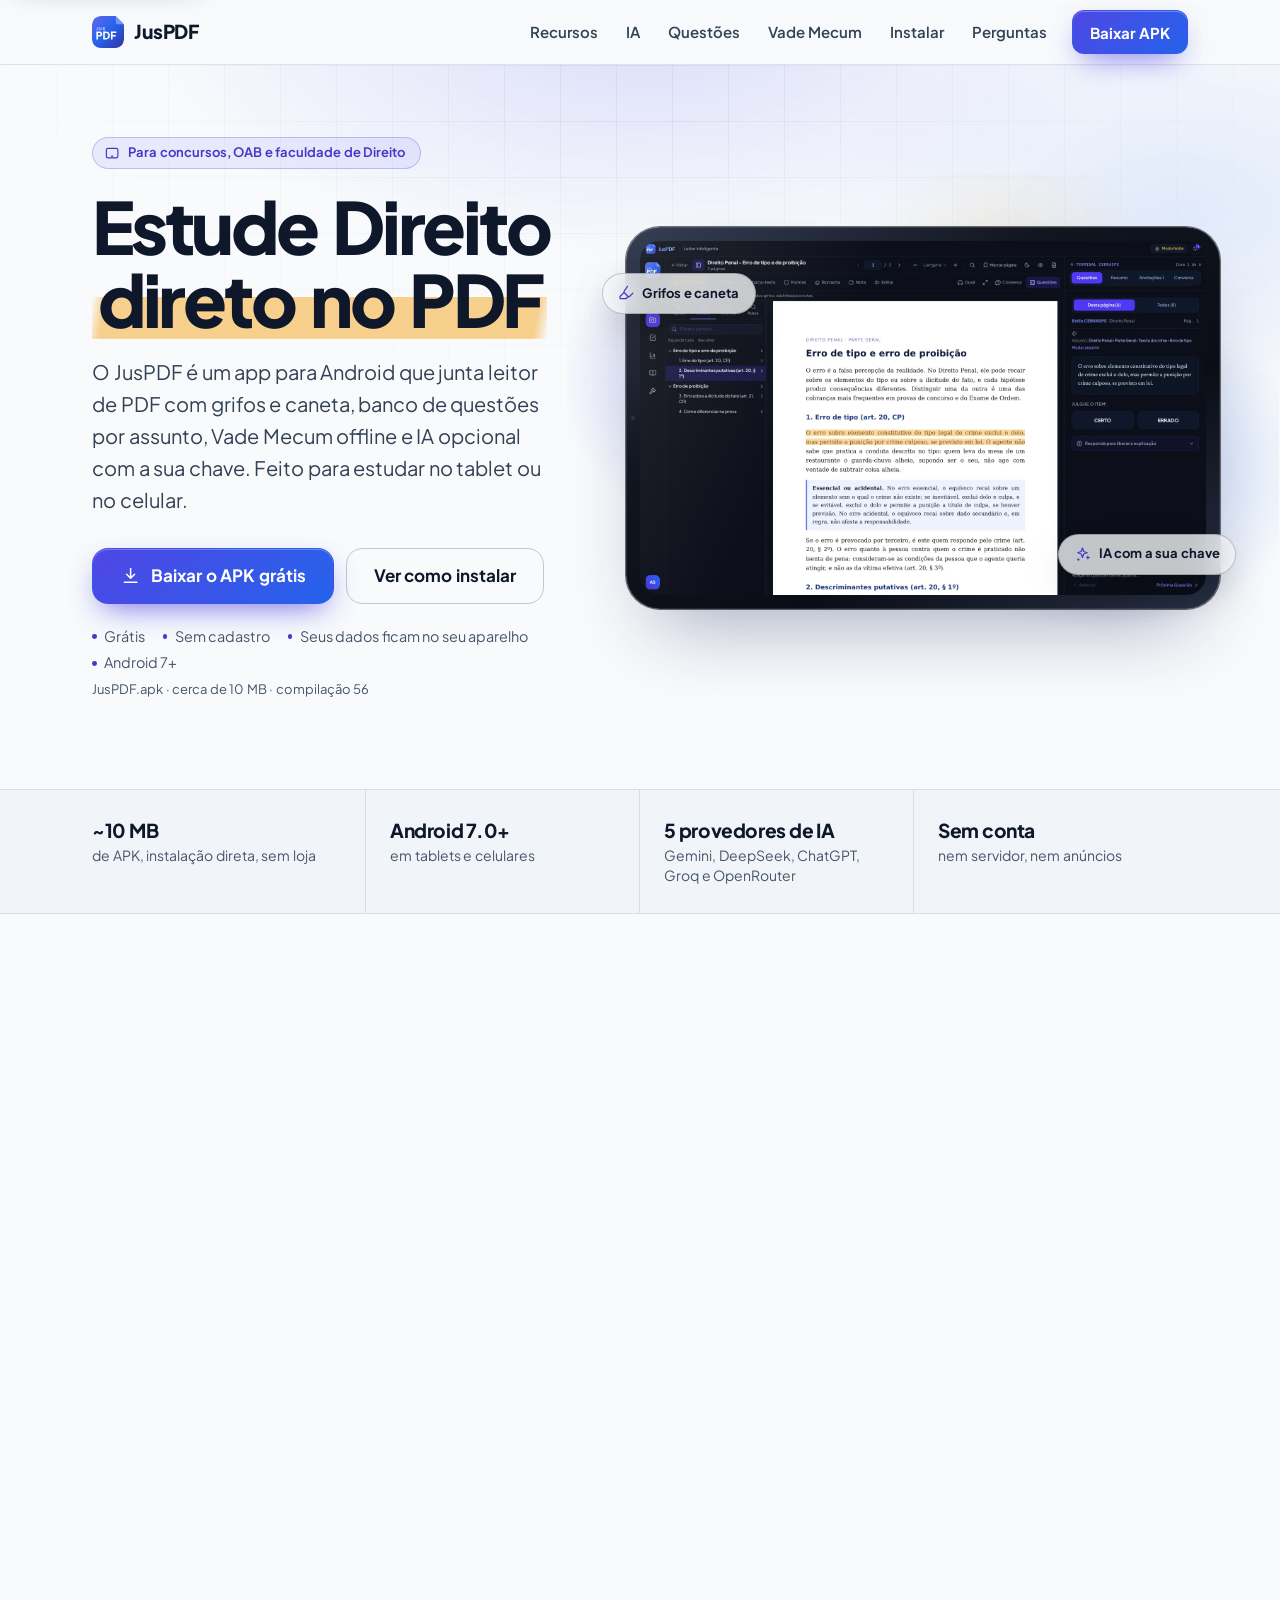
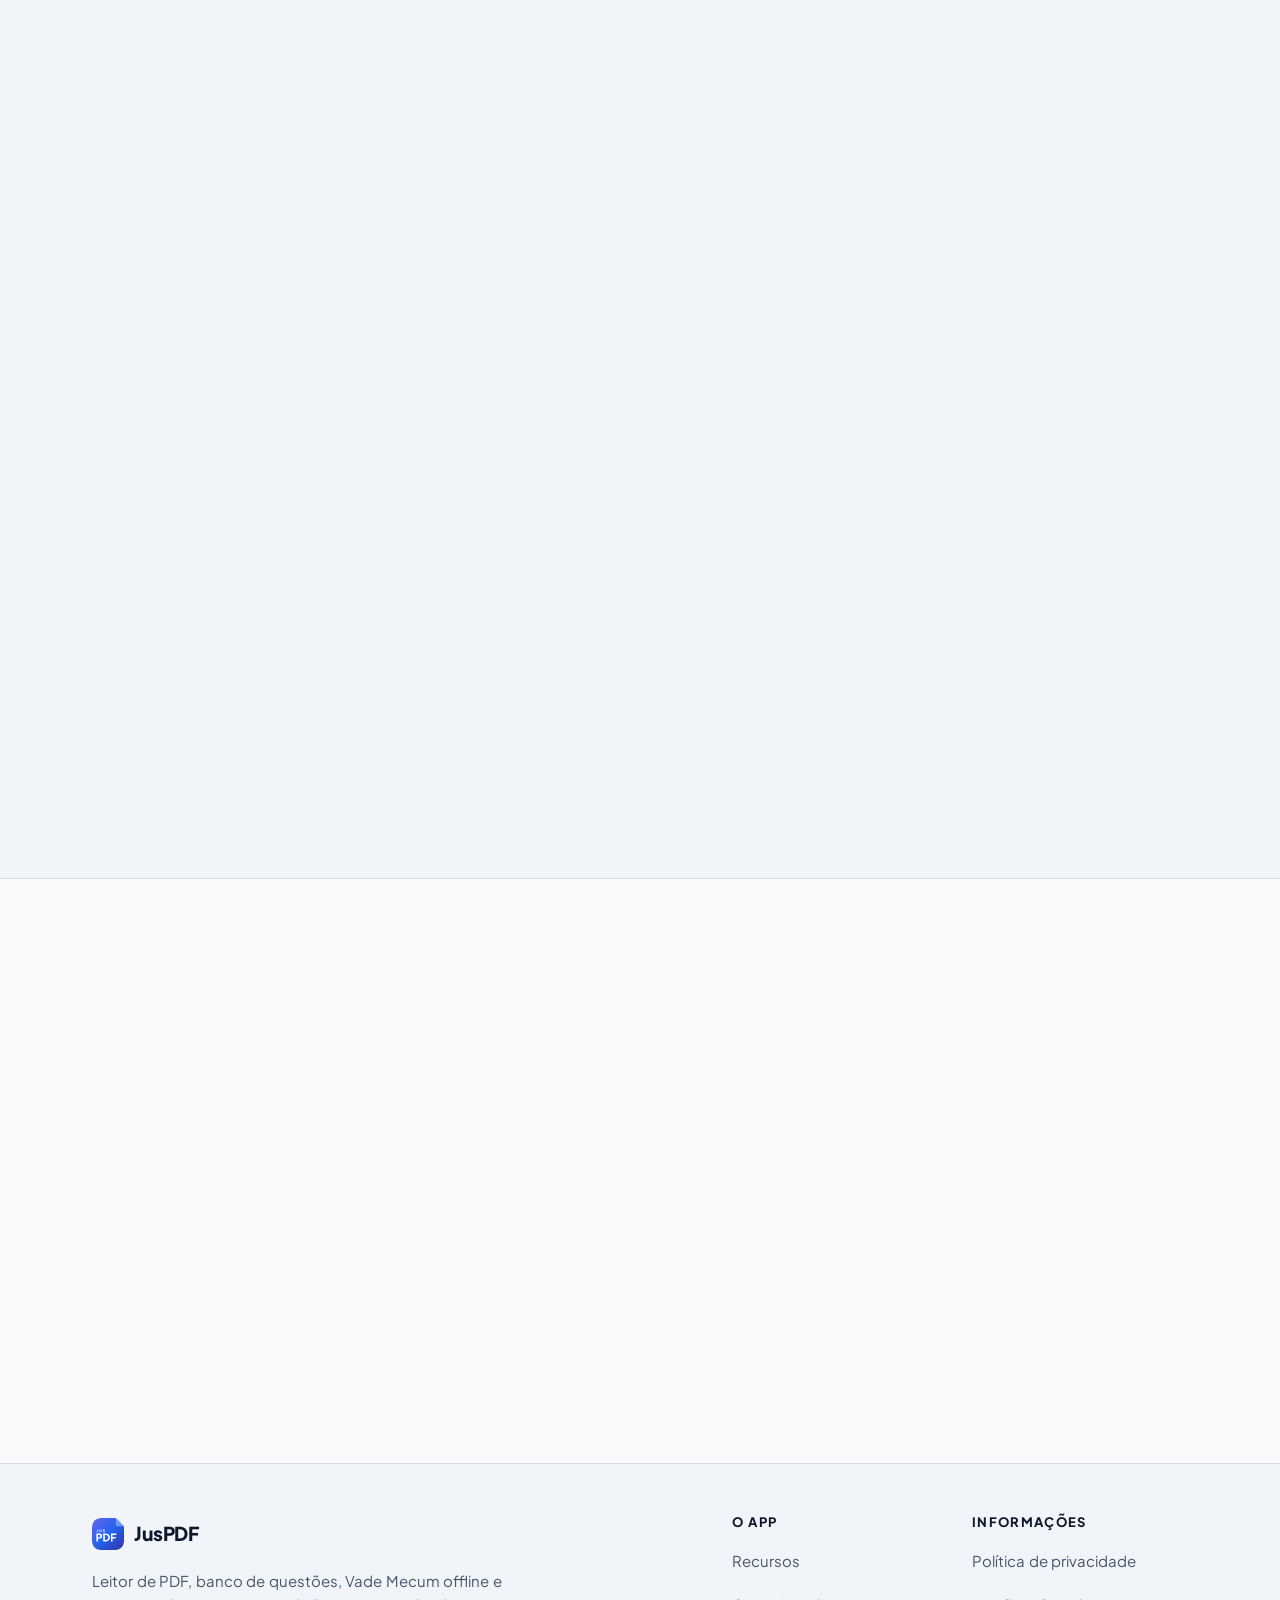
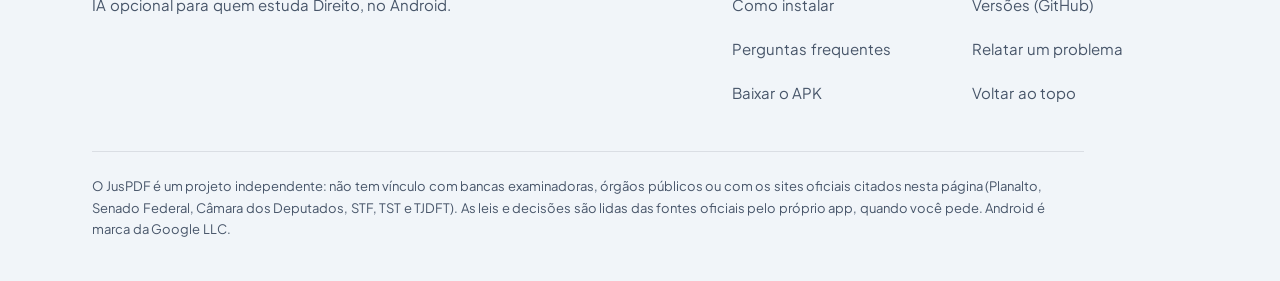
==== commit 9c22d849: "Site: compilação 56 (a8e8b2e)" ====
--- a/index.html
+++ b/index.html
@@ -1 +1 @@
-<!doctype html><html lang="pt-BR"><head><meta charset="utf-8"><meta name="viewport" content="width=device-width, initial-scale=1"><meta http-equiv="Content-Security-Policy" content="default-src 'none'; script-src 'self'; style-src 'self'; img-src 'self'; font-src 'self'; connect-src 'self'; manifest-src 'self'; base-uri 'none'; form-action 'none'"><meta name="color-scheme" content="dark light"><meta name="theme-color" content="#090D14" media="(prefers-color-scheme: dark)"><meta name="theme-color" content="#F8FAFC" media="(prefers-color-scheme: light)"><meta name="theme-color" content="#090D14"><meta name="application-name" content="JusPDF"><meta name="apple-mobile-web-app-title" content="JusPDF"><link rel="icon" href="favicon.svg" type="image/svg+xml"><link rel="icon" href="assets/icons/favicon-32.png" sizes="32x32" type="image/png"><link rel="apple-touch-icon" href="assets/icons/apple-touch-icon.png"><link rel="manifest" href="manifest.webmanifest"><link rel="preload" href="assets/fonts/plus-jakarta-sans-latin-wght-normal.153fc85b.woff2" as="font" type="font/woff2" crossorigin><link rel="stylesheet" href="assets/css/style.f0f5b41e.css"><title>JusPDF – App para estudar Direito no PDF (APK grátis)</title><meta name="description" content="Baixe o JusPDF: leitor de PDF com grifos, banco de questões por assunto, Vade Mecum offline e IA com a sua chave. Para OAB e concursos, no Android. Grátis."><meta name="robots" content="index,follow,max-image-preview:large,max-snippet:-1,max-video-preview:-1"><link rel="canonical" href="https://luolima.github.io/juspdf-releases/"><link rel="alternate" hreflang="pt-BR" href="https://luolima.github.io/juspdf-releases/"><link rel="alternate" hreflang="x-default" href="https://luolima.github.io/juspdf-releases/"><meta property="og:type" content="website"><meta property="og:locale" content="pt_BR"><meta property="og:site_name" content="JusPDF"><meta property="og:title" content="JusPDF – Estude Direito direto no PDF"><meta property="og:description" content="Leitor de PDF com grifos e caneta, banco de questões por assunto, Vade Mecum offline e IA com a sua chave. Para OAB e concursos, no Android. Grátis e sem cadastro."><meta property="og:url" content="https://luolima.github.io/juspdf-releases/"><meta property="og:image" content="https://luolima.github.io/juspdf-releases/assets/og-image.png"><meta property="og:image:type" content="image/png"><meta property="og:image:width" content="1200"><meta property="og:image:height" content="630"><meta property="og:image:alt" content="JusPDF – Estude Direito direto no PDF: logo do app e ilustração de um tablet com um PDF grifado"><meta name="twitter:card" content="summary_large_image"><meta name="twitter:title" content="JusPDF – Estude Direito direto no PDF"><meta name="twitter:description" content="Leitor de PDF com grifos e caneta, banco de questões por assunto, Vade Mecum offline e IA com a sua chave. Grátis, para Android."><meta name="twitter:image" content="https://luolima.github.io/juspdf-releases/assets/og-image.png"><meta name="twitter:image:alt" content="JusPDF – Estude Direito direto no PDF: logo do app e ilustração de um tablet com um PDF grifado"><script type="application/ld+json">{"@context":"https://schema.org","@graph":[{"@type":"WebSite","@id":"https://luolima.github.io/juspdf-releases/#website","url":"https://luolima.github.io/juspdf-releases/","name":"JusPDF","description":"Site de download do JusPDF, app para Android de estudo de Direito com leitor de PDF, banco de questões, Vade Mecum offline e IA opcional.","inLanguage":"pt-BR"},{"@type":"SoftwareApplication","@id":"https://luolima.github.io/juspdf-releases/#app","name":"JusPDF","url":"https://luolima.github.io/juspdf-releases/","description":"App para Android que reúne leitor de PDF com grifos e caneta, banco de questões por assunto, Vade Mecum offline e IA opcional com a chave do próprio aluno, para estudar para concursos públicos, OAB e faculdade de Direito.","applicationCategory":"EducationalApplication","operatingSystem":"Android 7.0+","offers":{"@type":"Offer","price":"0","priceCurrency":"BRL"},"isAccessibleForFree":true,"downloadUrl":"https://github.com/luolima/juspdf-releases/releases/download/latest/JusPDF.apk","fileSize":"10 MB","inLanguage":"pt-BR","image":"https://luolima.github.io/juspdf-releases/assets/og-image.png","featureList":["Leitor de PDF com grifos, sublinhado, caneta, marca-texto, formas, borracha e notas adesivas","Busca no documento, sumário, miniaturas e favoritos","Modo noite e modo foco em tela cheia","Leitura em voz alta","IA opcional com a sua chave: resumo, pontos críticos, questões, simplificar, explicar risco e conversa","Banco de questões com filtros por banca, ano, origem e assunto","Vade Mecum offline com busca de artigos, leis e jurisprudência online","Dados no aparelho, sem conta, sem servidor e sem anúncios"]}]}</script><script type="application/ld+json">{"@context":"https://schema.org","@type":"FAQPage","inLanguage":"pt-BR","mainEntity":[{"@type":"Question","name":"Preciso de internet para usar o JusPDF?","acceptedAnswer":{"@type":"Answer","text":"Não para o essencial. Ler PDFs, grifar, desenhar, resolver questões e consultar as leis já baixadas funciona sem internet. A conexão só é usada quando você pede a IA, busca leis e jurisprudência online, baixa leis para o Vade Mecum ou confere se há atualização."}},{"@type":"Question","name":"O JusPDF é grátis?","acceptedAnswer":{"@type":"Answer","text":"Sim. O app é gratuito, sem anúncios e sem cadastro. A IA é opcional e usa a sua própria chave: o Google Gemini tem plano gratuito, e nos outros provedores valem as regras e os preços de cada um, que o JusPDF não controla."}},{"@type":"Question","name":"Por que o JusPDF não está na Play Store?","acceptedAnswer":{"@type":"Answer","text":"O JusPDF é distribuído apenas como arquivo APK, direto deste site. Por isso, na primeira instalação o Android pede que você permita instalar apps de fora da loja para o navegador ou o gerenciador de arquivos que usou. Depois de instalado, as atualizações chegam com um toque, dentro do próprio app."}},{"@type":"Question","name":"É seguro? Como verifico o arquivo (SHA-256)?","acceptedAnswer":{"@type":"Answer","text":"O JusPDF é um projeto pessoal e o APK é assinado com uma chave de depuração, não com uma chave de loja. Por isso o Android o trata como app de origem desconhecida. Baixe-o só por este site ou pela página de versões no GitHub e, se quiser ter certeza de que o arquivo é o publicado, compare o SHA-256, que aparece na seção “Como instalar” e no arquivo version.json. No computador, use sha256sum JusPDF.apk (Linux), shasum -a 256 JusPDF.apk (macOS) ou Get-FileHash JusPDF.apk (Windows PowerShell): o resultado deve ser idêntico."}},{"@type":"Question","name":"Funciona no iPhone ou no navegador?","acceptedAnswer":{"@type":"Answer","text":"Não. O JusPDF é só para Android 7.0 ou superior, em tablets e celulares. Não existe versão para iPhone ou iPad e também não há versão publicada para usar no navegador."}},{"@type":"Question","name":"Quais IAs posso usar? Preciso pagar?","acceptedAnswer":{"@type":"Answer","text":"Google Gemini (que tem plano gratuito), DeepSeek, ChatGPT, Groq e OpenRouter. Você cria a chave no site do provedor, cola no app e escolhe qual é a principal; as outras que você configurar entram como backup automático se a principal falhar. Qualquer custo é cobrado pelo próprio provedor. A IA é opcional: sem chave, o leitor, o banco de questões e o Vade Mecum continuam funcionando."}},{"@type":"Question","name":"Meus PDFs vão para algum servidor?","acceptedAnswer":{"@type":"Answer","text":"Não. Não existe servidor do JusPDF: seus PDFs, anotações e respostas ficam no aparelho. A única coisa que sai é o trecho de texto que você pede para a IA analisar, enviado direto do aparelho ao provedor que você configurou. Os detalhes estão na política de privacidade ."}},{"@type":"Question","name":"As questões geradas pela IA são de provas reais?","acceptedAnswer":{"@type":"Answer","text":"Não. As questões geradas pela IA são criadas a partir do seu material e podem conter erros: não são questões de provas anteriores nem substituem o gabarito oficial. Para treinar com provas reais, importe o PDF da prova: o app separa as questões do gabarito e reconhece banca, ano, órgão e disciplina. Confira sempre com a lei e com o seu material."}},{"@type":"Question","name":"O JusPDF tem OCR? E PDF escaneado?","acceptedAnswer":{"@type":"Answer","text":"Ainda não há OCR. PDFs escaneados (só imagem) abrem e aceitam desenho e anotações à mão, mas não têm busca nem recursos de IA, porque não há texto para o app ler. PDFs com texto selecionável funcionam por completo."}},{"@type":"Question","name":"Como atualizo o app?","acceptedAnswer":{"@type":"Answer","text":"Depois de instalado, o app confere se há versão nova e a instala com um toque, dentro do próprio app. Se preferir, baixe o APK de novo por esta página: ele é sempre a versão mais recente e instala por cima da atual. Por garantia, faça um backup antes de atualizar manualmente."}}]}</script></head><body id="topo"><svg class="sprite" width="0" height="0" aria-hidden="true" focusable="false"><defs><symbol id="i-download" viewBox="0 0 24 24"><path d="M12 4v11m0 0-4.5-4.5M12 15l4.5-4.5M5 19.5h14"/></symbol><symbol id="i-arrow" viewBox="0 0 24 24"><path d="M5 12h14m0 0-5-5m5 5-5 5"/></symbol><symbol id="i-check" viewBox="0 0 24 24"><path d="m5 12.5 4.5 4.5L19 7.5"/></symbol><symbol id="i-copy" viewBox="0 0 24 24"><rect x="9" y="9" width="11" height="11" rx="2.5"/><path d="M5 15V6.5A2.5 2.5 0 0 1 7.5 4H15"/></symbol><symbol id="i-menu" viewBox="0 0 24 24"><path d="M4 7h16M4 12h16M4 17h16"/></symbol><symbol id="i-close" viewBox="0 0 24 24"><path d="M6 6l12 12M18 6 6 18"/></symbol><symbol id="i-highlighter" viewBox="0 0 24 24"><path d="m9 11-6 6v3h9l3-3"/><path d="m22 12-4.6 4.6a2 2 0 0 1-2.8 0l-5.2-5.2a2 2 0 0 1 0-2.8L14 2"/></symbol><symbol id="i-search" viewBox="0 0 24 24"><circle cx="11" cy="11" r="6.5"/><path d="m20 20-4-4"/></symbol><symbol id="i-moon" viewBox="0 0 24 24"><path d="M20 14.5A8.5 8.5 0 0 1 9.5 4a8.5 8.5 0 1 0 10.5 10.5z"/></symbol><symbol id="i-headphones" viewBox="0 0 24 24"><path d="M4 16v-4a8 8 0 0 1 16 0v4"/><path d="M4 16a2 2 0 0 1 2-2h1v6H6a2 2 0 0 1-2-2zM20 16a2 2 0 0 0-2-2h-1v6h1a2 2 0 0 0 2-2z"/></symbol><symbol id="i-sparkles" viewBox="0 0 24 24"><path d="m11 3 1.9 5.1L18 10l-5.1 1.9L11 17l-1.9-5.1L4 10l5.1-1.9z"/><path d="M19 15v4M17 17h4M5 19v2M4 20h2"/></symbol><symbol id="i-quiz" viewBox="0 0 24 24"><path d="m3.5 6 1.5 1.5L8 4.5M3.5 13l1.5 1.5L8 11.5"/><path d="M11.5 6h9M11.5 13h9M11.5 19.5h9M3.5 19.5h4"/></symbol><symbol id="i-book" viewBox="0 0 24 24"><path d="M12 7c-1.5-1.5-4-2-8-2v12.5c4 0 6.5.5 8 2 1.5-1.5 4-2 8-2V5c-4 0-6.5.5-8 2z"/><path d="M12 7v12.5"/></symbol><symbol id="i-folder" viewBox="0 0 24 24"><path d="M3.5 7.5A2.5 2.5 0 0 1 6 5h3.5l2 2.5H18a2.5 2.5 0 0 1 2.5 2.5v6.5A2.5 2.5 0 0 1 18 19H6a2.5 2.5 0 0 1-2.5-2.5z"/></symbol><symbol id="i-shield" viewBox="0 0 24 24"><path d="M12 3.5 19 6v5.5c0 4.2-2.9 7.6-7 9-4.1-1.4-7-4.8-7-9V6z"/><path d="m9 12 2.2 2.2L15.5 10"/></symbol><symbol id="i-lock" viewBox="0 0 24 24"><rect x="5" y="10.5" width="14" height="9.5" rx="2.5"/><path d="M8 10.5V8a4 4 0 0 1 8 0v2.5"/></symbol><symbol id="i-focus" viewBox="0 0 24 24"><path d="M4 9V5.5A1.5 1.5 0 0 1 5.5 4H9M15 4h3.5A1.5 1.5 0 0 1 20 5.5V9M20 15v3.5a1.5 1.5 0 0 1-1.5 1.5H15M9 20H5.5A1.5 1.5 0 0 1 4 18.5V15"/></symbol><symbol id="i-tablet" viewBox="0 0 24 24"><rect x="3.5" y="5" width="17" height="14" rx="2.5"/><path d="M11 16.5h2"/></symbol><symbol id="i-clock" viewBox="0 0 24 24"><circle cx="12" cy="12" r="8.5"/><path d="M12 7.5V12l3 2"/></symbol><symbol id="i-key" viewBox="0 0 24 24"><circle cx="8" cy="15" r="3.8"/><path d="m10.7 12.3 8.3-8.3M16 7l2.5 2.5M13.5 9.5 15.5 11.5"/></symbol><symbol id="i-bookmark" viewBox="0 0 24 24"><path d="M7 4h10a1 1 0 0 1 1 1v15l-6-4-6 4V5a1 1 0 0 1 1-1z"/></symbol><symbol id="i-external" viewBox="0 0 24 24"><path d="M14 5h5v5M19 5l-8 8M18 14v4a1.5 1.5 0 0 1-1.5 1.5h-10A1.5 1.5 0 0 1 5 18V8a1.5 1.5 0 0 1 1.5-1.5H10"/></symbol><symbol id="i-file" viewBox="0 0 24 24"><path d="M14 3.5H7.5a2 2 0 0 0-2 2v13a2 2 0 0 0 2 2h9a2 2 0 0 0 2-2V8z"/><path d="M14 3.5V8h4.5M9 13h6M9 16.5h4"/></symbol><symbol id="i-scale" viewBox="0 0 24 24"><path d="M12 4v16M7.5 20h9M5 7.5l7-3 7 3"/><path d="m5 7.5-2.5 6a3 3 0 0 0 5 0zM19 7.5l-2.5 6a3 3 0 0 0 5 0z"/></symbol><symbol id="i-refresh" viewBox="0 0 24 24"><path d="M4 12a8 8 0 0 1 13.7-5.7L20 8.5M20 4v4.5h-4.5M20 12a8 8 0 0 1-13.7 5.7L4 15.5M4 20v-4.5h4.5"/></symbol><symbol id="i-offline" viewBox="0 0 24 24"><path d="M3 3l18 18"/><path d="M8.5 16.4a5 5 0 0 1 7 0M5 12.9a10 10 0 0 1 3.6-2.2M10.7 6.1A15 15 0 0 1 22 9M2 9a15 15 0 0 1 3.6-2.6M12 20h.01"/></symbol><symbol id="i-device" viewBox="0 0 24 24"><rect x="6" y="3" width="12" height="18" rx="2.5"/><path d="M11 18h2"/></symbol></defs></svg><a class="skip" href="#conteudo">Ir para o conteúdo</a><header class="site-header"><div class="wrap bar"><a class="brand" href="./" aria-label="JusPDF, página inicial"> <img src="favicon.svg" width="32" height="32" alt=""> <span class="brand-name">JusPDF</span> </a><nav class="nav" aria-label="Principal"><a href="./#recursos">Recursos</a> <a href="./#ia">IA</a> <a href="./#questoes">Questões</a> <a href="./#vade-mecum">Vade Mecum</a> <a href="./#instalar">Instalar</a> <a href="./#faq">Perguntas</a></nav><div class="bar-end"><a class="btn btn-primary btn-sm" href="https://github.com/luolima/juspdf-releases/releases/download/latest/JusPDF.apk" download="JusPDF.apk" rel="noopener" type="application/vnd.android.package-archive">Baixar APK</a><details class="menu"><summary aria-label="Abrir menu"><svg class="ico" aria-hidden="true"><use href="#i-menu"/></svg></summary><nav class="menu-panel" aria-label="Menu"><a href="./#recursos">Recursos</a> <a href="./#ia">IA com a sua chave</a> <a href="./#questoes">Banco de questões</a> <a href="./#vade-mecum">Vade Mecum</a> <a href="./#privacidade">Privacidade</a> <a href="./#instalar">Como instalar</a> <a href="./#faq">Perguntas frequentes</a></nav></details></div></div></header><main id="conteudo" tabindex="-1"><section class="hero" aria-labelledby="titulo"><div class="wrap hero-grid"><div class="hero-copy"><p class="pill"><svg class="ico" aria-hidden="true" focusable="false"><use href="#i-tablet"/></svg>Para concursos, OAB e faculdade de Direito</p><h1 id="titulo">Estude Direito <span class="hl">direto no PDF</span></h1><p class="lead">O JusPDF é um app para Android que junta leitor de PDF com grifos e caneta, banco de questões por assunto, Vade Mecum offline e IA opcional com a sua chave. Feito para estudar no tablet ou no celular.</p><div class="cta-row"><a class="btn btn-primary btn-lg" href="https://github.com/luolima/juspdf-releases/releases/download/latest/JusPDF.apk" download="JusPDF.apk" rel="noopener" type="application/vnd.android.package-archive"><svg class="ico" aria-hidden="true" focusable="false"><use href="#i-download"/></svg>Baixar o APK grátis</a> <a class="btn btn-ghost btn-lg" href="#instalar">Ver como instalar</a></div><ul class="trust" aria-label="Resumo"><li>Grátis</li><li>Sem cadastro</li><li>Seus dados ficam no seu aparelho</li><li>Android 7+</li></ul><p class="dl-meta">JusPDF.apk · cerca de 10 MB · <span data-build>sempre a versão mais recente</span></p></div><div class="device-wrap"><div class="glow" aria-hidden="true"></div><p class="chip chip-a" aria-hidden="true"><svg class="ico"><use href="#i-highlighter"/></svg>Grifos e caneta</p><p class="chip chip-b" aria-hidden="true"><svg class="ico"><use href="#i-sparkles"/></svg>IA com a sua chave</p><div class="tablet tablet-float"><div class="screen"><img src="assets/screens/leitor.aa15786c.webp" width="1600" height="1000" alt="Leitor de PDF do JusPDF em um tablet, com a barra de ferramentas de grifos, caneta e busca" fetchpriority="high" decoding="async"></div></div></div></div></section><section class="facts" aria-label="O JusPDF em números"><div class="wrap"><ul class="facts-list"><li><strong>~10 MB</strong><span>de APK, leve até em tablets antigos</span></li><li><strong>Android 7.0+</strong><span>em tablets e celulares</span></li><li><strong>5 provedores de IA</strong><span>Gemini, DeepSeek, ChatGPT, Groq e OpenRouter</span></li><li><strong>Sem conta</strong><span>nem servidor, nem anúncios</span></li></ul></div></section><section id="recursos" class="section" aria-labelledby="h-recursos"><div class="wrap"><header class="sec-head reveal"><p class="eyebrow">Recursos</p><h2 id="h-recursos">Tudo o que você usa para estudar, num só app</h2><p class="lead">Do PDF da apostila ao banco de questões e à lei seca: o JusPDF reúne as ferramentas do estudo jurídico e funciona sem internet para o essencial.</p></header><ul class="cards"><li class="card reveal"><span class="tile"><svg class="ico" aria-hidden="true" focusable="false"><use href="#i-highlighter"/></svg></span><h3>Leitor de PDF como o Acrobat</h3><p>Grife, sublinhe e risque o texto, escreva com a caneta e o marca-texto, desenhe formas e use a borracha e as notas adesivas.</p></li><li class="card reveal"><span class="tile"><svg class="ico" aria-hidden="true" focusable="false"><use href="#i-search"/></svg></span><h3>Busca, sumário e favoritos</h3><p>Pesquise no documento com lista de resultados, navegue pelo sumário (do PDF ou montado a partir dos títulos), pelas miniaturas e pelos favoritos.</p></li><li class="card reveal"><span class="tile"><svg class="ico" aria-hidden="true" focusable="false"><use href="#i-moon"/></svg></span><h3>Modo noite e modo foco</h3><p>Escureça o PDF para ler à noite, ajuste zoom, giro e layouts e use a tela cheia de foco para estudar sem distração.</p></li><li class="card reveal"><span class="tile"><svg class="ico" aria-hidden="true" focusable="false"><use href="#i-headphones"/></svg></span><h3>Ouvir o material</h3><p>Com o recurso Ouvir, o app lê o PDF em voz alta para você revisar sem ficar com os olhos na tela o tempo todo.</p></li><li class="card reveal"><span class="tile"><svg class="ico" aria-hidden="true" focusable="false"><use href="#i-sparkles"/></svg></span><h3>IA com a sua chave</h3><p>Resumo, pontos críticos, questões sob demanda, “Simplificar”, “Explicar risco” e conversa sobre o material. Opcional e sem servidor no meio.</p></li><li class="card reveal"><span class="tile"><svg class="ico" aria-hidden="true" focusable="false"><use href="#i-quiz"/></svg></span><h3>Banco de questões por assunto</h3><p>Importe provas reais em PDF, gere questões e filtre por banca, ano, origem e assunto, na árvore Disciplina › grupo › tópico.</p></li><li class="card reveal"><span class="tile"><svg class="ico" aria-hidden="true" focusable="false"><use href="#i-book"/></svg></span><h3>Vade Mecum offline</h3><p>As principais leis baixadas do texto oficial do Planalto, com busca por artigo, mais busca online de leis e jurisprudência.</p></li><li class="card reveal"><span class="tile"><svg class="ico" aria-hidden="true" focusable="false"><use href="#i-folder"/></svg></span><h3>Pastas, metas e tempo de leitura</h3><p>Organize os PDFs em pastas, acompanhe o tempo de leitura e a meta diária, importe só um intervalo de páginas e exporte uma cópia com as suas anotações.</p></li></ul></div></section><section id="leitor" class="section band" aria-labelledby="h-leitor"><div class="wrap"><header class="sec-head reveal"><p class="eyebrow">Leitor de PDF</p><h2 id="h-leitor">Leia, grife e desenhe direto na página</h2><p class="lead">Nada de exportar nem copiar o texto para outro lugar: as anotações ficam sobre o próprio PDF e você ainda pode exportar uma cópia com elas.</p></header><div class="duo"><figure class="shot reveal"><div class="tablet tablet-sm"><div class="screen"><img src="assets/screens/edicao.93b05739.webp" width="1600" height="1000" alt="Página de PDF no JusPDF com trechos grifados, traço de caneta e nota adesiva, e a paleta de ferramentas de anotação" loading="lazy" decoding="async"></div></div><figcaption><strong>Anote como no papel.</strong> Grifos, sublinhado, caneta, marca-texto, formas, borracha e notas adesivas.</figcaption></figure><figure class="shot reveal"><div class="tablet tablet-sm"><div class="screen"><img src="assets/screens/fullscreen.b62d59e4.webp" width="1600" height="1000" alt="Modo foco do JusPDF: a página do PDF em tela cheia, sem barras, com apenas uma barra de ferramentas flutuante" loading="lazy" decoding="async"></div></div><figcaption><strong>Foco total.</strong> Tela cheia para estudar sem distração, com zoom, giro e layouts à mão.</figcaption></figure></div><ul class="tags reveal" aria-label="Ferramentas do leitor"><li>Grifar</li><li>Sublinhar</li><li>Riscar</li><li>Caneta</li><li>Marca-texto</li><li>Formas</li><li>Borracha</li><li>Notas adesivas</li><li>Busca com lista de resultados</li><li>Sumário</li><li>Miniaturas</li><li>Favoritos</li><li>Modo noite</li><li>Ouvir</li><li>Zoom e giro</li><li>Modo foco</li></ul></div></section><section id="ia" class="section" aria-labelledby="h-ia"><div class="wrap split"><div class="split-copy"><header class="sec-head reveal"><p class="eyebrow">Inteligência artificial</p><h2 id="h-ia">IA com a sua chave: resumo, pontos críticos e questões</h2><p class="lead">A IA é opcional. Você cola a chave de um provedor no app e usa a IA sobre o seu material, sem conta no JusPDF e sem servidor no meio: o texto vai direto do aparelho ao provedor que você escolheu.</p></header><ul class="checks reveal"><li><svg class="ico" aria-hidden="true" focusable="false"><use href="#i-check"/></svg><span><strong>Resumo</strong> do PDF ou de um trecho.</span></li><li><svg class="ico" aria-hidden="true" focusable="false"><use href="#i-check"/></svg><span><strong>Pontos críticos</strong> que costumam ser cobrados em prova.</span></li><li><svg class="ico" aria-hidden="true" focusable="false"><use href="#i-check"/></svg><span><strong>Questões sob demanda</strong> a partir de uma página, de uma matéria (seção) ou de um intervalo de páginas.</span></li><li><svg class="ico" aria-hidden="true" focusable="false"><use href="#i-check"/></svg><span><strong>Simplificar</strong> um trecho difícil e <strong>Explicar risco</strong> do que pode cair.</span></li><li><svg class="ico" aria-hidden="true" focusable="false"><use href="#i-check"/></svg><span><strong>Conversa livre</strong> sobre o material que você está lendo.</span></li></ul><p class="note reveal"><svg class="ico" aria-hidden="true" focusable="false"><use href="#i-shield"/></svg><span>A IA pode errar. Use-a como apoio e confira sempre com a lei e com o seu material.</span></p></div><div class="split-visual reveal"><div class="flow" role="group" aria-label="Como a IA funciona no JusPDF"><div class="flow-step"><span class="tile"><svg class="ico" aria-hidden="true" focusable="false"><use href="#i-device"/></svg></span><div><h3>Seu aparelho</h3><p>O PDF, a sua chave e as respostas ficam aqui. Só o trecho que você pedir é enviado.</p></div></div><p class="flow-link"><svg class="ico" aria-hidden="true" focusable="false"><use href="#i-arrow"/></svg>direto, sem servidor do JusPDF</p><div class="flow-step"><span class="tile tile-accent"><svg class="ico" aria-hidden="true" focusable="false"><use href="#i-sparkles"/></svg></span><div><h3>IA principal, à sua escolha</h3><p>Você define qual provedor é perguntado primeiro.</p><ul class="provs" aria-label="Provedores compatíveis"><li>Google Gemini</li><li>DeepSeek</li><li>ChatGPT</li><li>Groq</li><li>OpenRouter</li></ul></div></div><p class="flow-link"><svg class="ico" aria-hidden="true" focusable="false"><use href="#i-refresh"/></svg>se a principal falhar</p><div class="flow-step"><span class="tile"><svg class="ico" aria-hidden="true" focusable="false"><use href="#i-key"/></svg></span><div><h3>Backups automáticos</h3><p>O app tenta as outras IAs que você configurou, sem você precisar fazer nada. O Google Gemini tem plano gratuito.</p></div></div></div></div></div></section><section id="questoes" class="section band" aria-labelledby="h-questoes"><div class="wrap split split-rev"><div class="split-visual reveal"><div class="stack"><div class="tablet tablet-sm"><div class="screen"><img src="assets/screens/questoes.4fee1c71.webp" width="1600" height="1000" alt="Banco de questões do JusPDF com a lista de questões e os filtros por banca, ano, origem e assunto" loading="lazy" decoding="async"></div></div><div class="float-card tree" role="group" aria-label="Exemplo de árvore de assuntos"><p class="float-h">Filtrar por assunto</p><ul class="tree-list"><li><span>Direito Penal</span><ul><li><span>Parte Geral</span><ul><li class="on"><span>Erro de tipo</span></li></ul></li></ul></li></ul></div></div></div><div class="split-copy"><header class="sec-head reveal"><p class="eyebrow">Banco de questões</p><h2 id="h-questoes">Banco de questões por assunto, do seu jeito</h2><p class="lead">Monte o seu caderno de treino com provas reais que você importa e com questões geradas a partir do seu material, e estude um assunto de cada vez.</p></header><ul class="checks reveal"><li><svg class="ico" aria-hidden="true" focusable="false"><use href="#i-check"/></svg><span><strong>Importe provas reais em PDF.</strong> O app separa as questões do gabarito e reconhece banca, ano, órgão e disciplina.</span></li><li><svg class="ico" aria-hidden="true" focusable="false"><use href="#i-check"/></svg><span><strong>Filtre</strong> por banca, ano, origem e por <strong>assunto</strong>, numa árvore Disciplina › grupo › tópico, como Direito Penal › Parte Geral › Erro de tipo.</span></li><li><svg class="ico" aria-hidden="true" focusable="false"><use href="#i-check"/></svg><span><strong>Gere questões com IA</strong> de uma página, de uma matéria ou de um intervalo de páginas, sempre separadas das de provas reais.</span></li><li><svg class="ico" aria-hidden="true" focusable="false"><use href="#i-check"/></svg><span><strong>Acompanhe o desempenho</strong> com estatísticas e meta diária.</span></li></ul></div></div></section><section id="vade-mecum" class="section" aria-labelledby="h-vade"><div class="wrap split"><div class="split-copy"><header class="sec-head reveal"><p class="eyebrow">Vade Mecum e jurisprudência</p><h2 id="h-vade">Vade Mecum offline e busca de jurisprudência</h2><p class="lead">As principais leis ficam no aparelho, baixadas do texto oficial do Planalto, e podem ser consultadas sem internet. Para o resto, o app busca online e guarda só o que você escolher.</p></header><ul class="laws reveal" aria-label="Leis do Vade Mecum offline"><li><abbr title="Constituição Federal">CF</abbr><span>Constituição Federal</span></li><li><abbr title="Código Penal">CP</abbr><span>Código Penal</span></li><li><abbr title="Código de Processo Penal">CPP</abbr><span>Código de Processo Penal</span></li><li><abbr title="Código Civil">CC</abbr><span>Código Civil</span></li><li><abbr title="Código de Processo Civil">CPC</abbr><span>Código de Processo Civil</span></li><li><abbr title="Consolidação das Leis do Trabalho">CLT</abbr><span>Consolidação das Leis do Trabalho</span></li><li><abbr title="Código de Defesa do Consumidor">CDC</abbr><span>Código de Defesa do Consumidor</span></li><li><abbr title="Código Tributário Nacional">CTN</abbr><span>Código Tributário Nacional</span></li><li><abbr title="Lei de Execução Penal">LEP</abbr><span>Lei de Execução Penal</span></li><li><abbr title="Estatuto da Criança e do Adolescente">ECA</abbr><span>Estatuto da Criança e do Adolescente</span></li><li><abbr title="Lei 8.112">8.112</abbr><span>Lei 8.112 (servidores federais)</span></li><li><abbr title="Lei 14.133">14.133</abbr><span>Lei 14.133 (licitações e contratos)</span></li></ul><ul class="checks reveal"><li><svg class="ico" aria-hidden="true" focusable="false"><use href="#i-check"/></svg><span><strong>Busca de artigos</strong> nas leis que estão no aparelho.</span></li><li><svg class="ico" aria-hidden="true" focusable="false"><use href="#i-check"/></svg><span><strong>Busca online de leis</strong> no Planalto, no Senado e na Câmara, salvando só a que interessa.</span></li><li><svg class="ico" aria-hidden="true" focusable="false"><use href="#i-check"/></svg><span><strong>Jurisprudência</strong> do STF, do TST e do TJDFT.</span></li></ul></div><div class="split-visual reveal"><div class="stack"><div class="tablet tablet-sm"><div class="screen"><img src="assets/screens/vade-mecum.7fd1bc4e.webp" width="1600" height="1000" alt="Vade Mecum do JusPDF com a lista de leis e a busca de artigos" loading="lazy" decoding="async"></div></div><blockquote class="float-card legal-quote"><p>“O erro sobre elemento constitutivo do tipo legal de crime exclui o dolo, mas permite a punição por crime culposo, se previsto em lei.”</p><footer>Código Penal, art. 20 · exemplo de dispositivo legal</footer></blockquote></div></div></div></section><section id="privacidade" class="section band" aria-labelledby="h-priv"><div class="wrap"><header class="sec-head reveal"><p class="eyebrow">Privacidade</p><h2 id="h-priv">Privacidade de verdade: seus estudos ficam com você</h2><p class="lead">Não existe conta, login nem servidor do JusPDF. O app não tem anúncios nem rastreamento, e a leitura funciona sem internet.</p></header><div class="priv-grid"><div class="panel reveal"><span class="tile"><svg class="ico" aria-hidden="true" focusable="false"><use href="#i-lock"/></svg></span><h3>Fica só no seu aparelho</h3><ul class="dots"><li>Seus PDFs, grifos, desenhos e notas</li><li>Questões, respostas, estatísticas e meta diária</li><li>As leis baixadas para o Vade Mecum</li><li>As chaves das IAs que você configurou</li></ul></div><div class="panel reveal"><span class="tile"><svg class="ico" aria-hidden="true" focusable="false"><use href="#i-external"/></svg></span><h3>Só sai quando você pede</h3><ul class="dots"><li>O trecho de texto que você manda para a IA, direto ao provedor escolhido</li><li>As buscas de leis e jurisprudência (Planalto, Senado, Câmara, STF, TST e TJDFT)</li><li>A consulta de atualizações ao repositório público de versões no GitHub</li></ul></div><div class="panel panel-accent reveal"><span class="tile"><svg class="ico" aria-hidden="true" focusable="false"><use href="#i-shield"/></svg></span><h3>O app nunca envia seus PDFs</h3><p>Seus arquivos não saem do aparelho. Para apagar tudo, basta desinstalar o app. O backup, se você fizer um, é um arquivo seu e inclui as chaves de API em texto simples: guarde-o com cuidado.</p><p><a class="link" href="privacidade.html">Ler a política de privacidade completa<svg class="ico" aria-hidden="true" focusable="false"><use href="#i-arrow"/></svg></a></p></div></div></div></section><section id="instalar" class="section" aria-labelledby="h-instalar"><div class="wrap"><header class="sec-head reveal"><p class="eyebrow">Instalação</p><h2 id="h-instalar">Como instalar o JusPDF em 3 passos</h2><p class="lead">O JusPDF não está na Play Store: você instala a partir de um arquivo APK. Leva um minuto e o ajuste do Android é feito uma única vez.</p></header><ol class="steps"><li class="step reveal"><span class="num" aria-hidden="true">1</span><h3>Baixe o APK</h3><p>Toque no botão e baixe o JusPDF.apk, de cerca de 10 MB. O arquivo é sempre a versão mais recente.</p><a class="btn btn-primary" href="https://github.com/luolima/juspdf-releases/releases/download/latest/JusPDF.apk" download="JusPDF.apk" rel="noopener" type="application/vnd.android.package-archive"><svg class="ico" aria-hidden="true" focusable="false"><use href="#i-download"/></svg>Baixar o APK</a></li><li class="step reveal"><span class="num" aria-hidden="true">2</span><h3>Permita a instalação</h3><p>Ao abrir o arquivo, o Android pode pedir permissão para instalar apps de fora da loja. Autorize o navegador (ou o gerenciador de arquivos) que você usou para baixar. É só na primeira vez.</p></li><li class="step reveal"><span class="num" aria-hidden="true">3</span><h3>Abra e estude</h3><p>Abra o JusPDF, adicione os seus PDFs e comece a grifar. Depois disso, as atualizações são instaladas com um toque, dentro do próprio app.</p></li></ol><div class="verify reveal" id="verificar"><div class="verify-icon"><svg class="ico" aria-hidden="true" focusable="false"><use href="#i-shield"/></svg></div><div class="verify-body"><h3>Quer conferir o arquivo? (opcional)</h3><p>Compare o SHA-256 do JusPDF.apk baixado com o código publicado da versão atual. Requer Android 7.0 ou superior.</p><div class="hash" data-sha-box hidden><p class="hash-label"><span data-build-label>Compilação</span> · SHA-256</p><div class="hash-row"><code id="sha" data-sha></code> <button class="btn btn-ghost btn-sm" type="button" data-copy aria-describedby="copy-status"><svg class="ico" aria-hidden="true" focusable="false"><use href="#i-copy"/></svg><span>Copiar</span></button></div><p class="sr-only" id="copy-status" role="status" aria-live="polite" data-copy-status></p></div><p class="hash-fallback" data-sha-fallback>O código SHA-256 da versão atual está publicado no arquivo <a class="link" href="https://github.com/luolima/juspdf-releases/releases/download/latest/version.json" rel="noopener">version.json</a> (campo <code>apkSha256</code>).</p></div></div></div></section><section id="faq" class="section band" aria-labelledby="h-faq"><div class="wrap faq-wrap"><header class="sec-head reveal"><p class="eyebrow">Perguntas frequentes</p><h2 id="h-faq">Perguntas frequentes sobre o JusPDF</h2><p class="lead">Respostas diretas, inclusive sobre o que o app ainda não faz.</p></header><div class="faq reveal"><details class="faq-item"><summary>Preciso de internet para usar o JusPDF?</summary><div class="faq-a"><p>Não para o essencial. Ler PDFs, grifar, desenhar, resolver questões e consultar as leis já baixadas funciona sem internet. A conexão só é usada quando você pede a IA, busca leis e jurisprudência online, baixa leis para o Vade Mecum ou confere se há atualização.</p></div></details><details class="faq-item"><summary>O JusPDF é grátis?</summary><div class="faq-a"><p>Sim. O app é gratuito, sem anúncios e sem cadastro. A IA é opcional e usa a sua própria chave: o Google Gemini tem plano gratuito, e nos outros provedores valem as regras e os preços de cada um, que o JusPDF não controla.</p></div></details><details class="faq-item"><summary>Por que o JusPDF não está na Play Store?</summary><div class="faq-a"><p>O JusPDF é distribuído apenas como arquivo APK, direto deste site. Por isso, na primeira instalação o Android pede que você permita instalar apps de fora da loja para o navegador ou o gerenciador de arquivos que usou. Depois de instalado, as atualizações chegam com um toque, dentro do próprio app.</p></div></details><details class="faq-item"><summary>É seguro? Como verifico o arquivo (SHA-256)?</summary><div class="faq-a"><p>O JusPDF é um projeto pessoal e o APK é assinado com uma chave de depuração, não com uma chave de loja. Por isso o Android o trata como app de origem desconhecida. Baixe-o só por este site ou pela página de versões no GitHub e, se quiser ter certeza de que o arquivo é o publicado, compare o SHA-256, que aparece na seção “Como instalar” e no arquivo version.json. No computador, use <code>sha256sum JusPDF.apk</code> (Linux), <code>shasum -a 256 JusPDF.apk</code> (macOS) ou <code>Get-FileHash JusPDF.apk</code> (Windows PowerShell): o resultado deve ser idêntico.</p></div></details><details class="faq-item"><summary>Funciona no iPhone ou no navegador?</summary><div class="faq-a"><p>Não. O JusPDF é só para Android 7.0 ou superior, em tablets e celulares. Não existe versão para iPhone ou iPad e também não há versão publicada para usar no navegador.</p></div></details><details class="faq-item"><summary>Quais IAs posso usar? Preciso pagar?</summary><div class="faq-a"><p>Google Gemini (que tem plano gratuito), DeepSeek, ChatGPT, Groq e OpenRouter. Você cria a chave no site do provedor, cola no app e escolhe qual é a principal; as outras que você configurar entram como backup automático se a principal falhar. Qualquer custo é cobrado pelo próprio provedor. A IA é opcional: sem chave, o leitor, o banco de questões e o Vade Mecum continuam funcionando.</p></div></details><details class="faq-item"><summary>Meus PDFs vão para algum servidor?</summary><div class="faq-a"><p>Não. Não existe servidor do JusPDF: seus PDFs, anotações e respostas ficam no aparelho. A única coisa que sai é o trecho de texto que você pede para a IA analisar, enviado direto do aparelho ao provedor que você configurou. Os detalhes estão na <a class="link" href="privacidade.html">política de privacidade</a>.</p></div></details><details class="faq-item"><summary>As questões geradas pela IA são de provas reais?</summary><div class="faq-a"><p>Não. As questões geradas pela IA são criadas a partir do seu material e podem conter erros: não são questões de provas anteriores nem substituem o gabarito oficial. Para treinar com provas reais, importe o PDF da prova: o app separa as questões do gabarito e reconhece banca, ano, órgão e disciplina. Confira sempre com a lei e com o seu material.</p></div></details><details class="faq-item"><summary>O JusPDF tem OCR? E PDF escaneado?</summary><div class="faq-a"><p>Ainda não há OCR. PDFs escaneados (só imagem) abrem e aceitam desenho e anotações à mão, mas não têm busca nem recursos de IA, porque não há texto para o app ler. PDFs com texto selecionável funcionam por completo.</p></div></details><details class="faq-item"><summary>Como atualizo o app?</summary><div class="faq-a"><p>Depois de instalado, o app confere se há versão nova e a instala com um toque, dentro do próprio app. Se preferir, baixe o APK de novo por esta página: ele é sempre a versão mais recente e instala por cima da atual. Por garantia, faça um backup antes de atualizar manualmente.</p></div></details></div></div></section><section class="cta-band" aria-labelledby="h-cta"><div class="wrap"><div class="cta-card reveal"><h2 id="h-cta">Pronto para estudar direto no PDF?</h2><p>Baixe o JusPDF, abra a sua apostila e grife a primeira página. Sem cadastro e sem pagar nada.</p><div class="cta-row cta-row-center"><a class="btn btn-light btn-lg" href="https://github.com/luolima/juspdf-releases/releases/download/latest/JusPDF.apk" download="JusPDF.apk" rel="noopener" type="application/vnd.android.package-archive"><svg class="ico" aria-hidden="true" focusable="false"><use href="#i-download"/></svg>Baixar o APK grátis</a> <a class="btn btn-outline-light btn-lg" href="#instalar">Ver como instalar</a></div><p class="cta-meta">Android 7.0+ · cerca de 10 MB · <span data-build>sempre a versão mais recente</span></p></div></div></section></main><footer class="site-footer"><div class="wrap"><div class="foot-grid"><div class="foot-brand"><a class="brand" href="./" aria-label="JusPDF, página inicial"> <img src="favicon.svg" width="32" height="32" alt="" loading="lazy" decoding="async"> <span class="brand-name">JusPDF</span> </a><p>Leitor de PDF, banco de questões, Vade Mecum offline e IA opcional para quem estuda Direito, no Android.</p></div><nav class="foot-nav" aria-label="Rodapé"><div><p class="foot-h">O app</p><ul><li><a href="./#recursos">Recursos</a></li><li><a href="./#instalar">Como instalar</a></li><li><a href="./#faq">Perguntas frequentes</a></li><li><a href="https://github.com/luolima/juspdf-releases/releases/download/latest/JusPDF.apk" download="JusPDF.apk" rel="noopener" type="application/vnd.android.package-archive">Baixar o APK</a></li></ul></div><div><p class="foot-h">Informações</p><ul><li><a href="privacidade.html">Política de privacidade</a></li><li><a href="https://github.com/luolima/juspdf-releases/releases" rel="noopener">Versões (GitHub)</a></li><li><a href="https://github.com/luolima/juspdf-releases/issues" rel="noopener">Relatar um problema</a></li><li><a href="#topo">Voltar ao topo</a></li></ul></div></nav></div><p class="legal">O JusPDF é um projeto independente: não tem vínculo com bancas examinadoras, órgãos públicos ou com os sites oficiais citados nesta página (Planalto, Senado Federal, Câmara dos Deputados, STF, TST e TJDFT). As leis e decisões são lidas das fontes oficiais pelo próprio app, quando você pede. Android é marca da Google LLC.</p></div></footer><script src="assets/js/app.cd1615dd.js" defer></script></body></html>
+<!doctype html><html lang="pt-BR"><head><meta charset="utf-8"><meta name="viewport" content="width=device-width, initial-scale=1"><meta http-equiv="Content-Security-Policy" content="default-src 'none'; script-src 'self'; style-src 'self'; img-src 'self'; font-src 'self'; connect-src 'self'; manifest-src 'self'; base-uri 'none'; form-action 'none'"><meta name="color-scheme" content="dark light"><meta name="theme-color" content="#090D14" media="(prefers-color-scheme: dark)"><meta name="theme-color" content="#F8FAFC" media="(prefers-color-scheme: light)"><meta name="theme-color" content="#090D14"><meta name="application-name" content="JusPDF"><meta name="apple-mobile-web-app-title" content="JusPDF"><link rel="icon" href="favicon.svg" type="image/svg+xml"><link rel="icon" href="assets/icons/favicon-32.png" sizes="32x32" type="image/png"><link rel="apple-touch-icon" href="assets/icons/apple-touch-icon.png"><link rel="manifest" href="manifest.webmanifest"><link rel="preload" href="assets/fonts/plus-jakarta-sans-latin-wght-normal.153fc85b.woff2" as="font" type="font/woff2" crossorigin><link rel="stylesheet" href="assets/css/style.17b8adc8.css"><title>JusPDF – App para estudar Direito no PDF (APK grátis)</title><meta name="description" content="Baixe o JusPDF: leitor de PDF com grifos, banco de questões por assunto, Vade Mecum offline e IA com a sua chave. Para OAB e concursos, no Android. Grátis."><meta name="robots" content="index,follow,max-image-preview:large,max-snippet:-1,max-video-preview:-1"><link rel="canonical" href="https://luolima.github.io/juspdf-releases/"><link rel="alternate" hreflang="pt-BR" href="https://luolima.github.io/juspdf-releases/"><link rel="alternate" hreflang="x-default" href="https://luolima.github.io/juspdf-releases/"><meta property="og:type" content="website"><meta property="og:locale" content="pt_BR"><meta property="og:site_name" content="JusPDF"><meta property="og:title" content="JusPDF – Estude Direito direto no PDF"><meta property="og:description" content="Leitor de PDF com grifos e caneta, banco de questões por assunto, Vade Mecum offline e IA com a sua chave. Para OAB e concursos, no Android. Grátis e sem cadastro."><meta property="og:url" content="https://luolima.github.io/juspdf-releases/"><meta property="og:image" content="https://luolima.github.io/juspdf-releases/assets/og-image.png"><meta property="og:image:type" content="image/png"><meta property="og:image:width" content="1200"><meta property="og:image:height" content="630"><meta property="og:image:alt" content="JusPDF – Estude Direito direto no PDF: logo do app e ilustração de um tablet com um PDF grifado"><meta name="twitter:card" content="summary_large_image"><meta name="twitter:title" content="JusPDF – Estude Direito direto no PDF"><meta name="twitter:description" content="Leitor de PDF com grifos e caneta, banco de questões por assunto, Vade Mecum offline e IA com a sua chave. Grátis, para Android."><meta name="twitter:image" content="https://luolima.github.io/juspdf-releases/assets/og-image.png"><meta name="twitter:image:alt" content="JusPDF – Estude Direito direto no PDF: logo do app e ilustração de um tablet com um PDF grifado"><script type="application/ld+json">{"@context":"https://schema.org","@graph":[{"@type":"WebSite","@id":"https://luolima.github.io/juspdf-releases/#website","url":"https://luolima.github.io/juspdf-releases/","name":"JusPDF","description":"Site de download do JusPDF, app para Android de estudo de Direito com leitor de PDF, banco de questões, Vade Mecum offline e IA opcional.","inLanguage":"pt-BR"},{"@type":"SoftwareApplication","@id":"https://luolima.github.io/juspdf-releases/#app","name":"JusPDF","url":"https://luolima.github.io/juspdf-releases/","description":"App para Android que reúne leitor de PDF com grifos e caneta, banco de questões por assunto, Vade Mecum offline e IA opcional com a chave do próprio aluno, para estudar para concursos públicos, OAB e faculdade de Direito.","applicationCategory":"EducationalApplication","operatingSystem":"Android 7.0+","offers":{"@type":"Offer","price":"0","priceCurrency":"BRL"},"isAccessibleForFree":true,"downloadUrl":"https://github.com/luolima/juspdf-releases/releases/download/latest/JusPDF.apk","fileSize":"10 MB","inLanguage":"pt-BR","image":"https://luolima.github.io/juspdf-releases/assets/og-image.png","featureList":["Leitor de PDF com grifos, sublinhado, caneta, marca-texto, formas, borracha e notas adesivas","Busca no documento, sumário, miniaturas e favoritos","Modo noite, tela cheia com barra de ferramentas flutuante e edição de texto do PDF","Leitura em voz alta","IA opcional com a sua chave: resumo, pontos críticos, questões, simplificar, explicar risco e conversa","Banco de questões com filtros por banca, ano, origem e assunto","Vade Mecum offline com busca de artigos, leis e jurisprudência online","Dados no aparelho, sem conta, sem servidor e sem anúncios"]}]}</script><script type="application/ld+json">{"@context":"https://schema.org","@type":"FAQPage","inLanguage":"pt-BR","mainEntity":[{"@type":"Question","name":"Preciso de internet para usar o JusPDF?","acceptedAnswer":{"@type":"Answer","text":"Não para o essencial. Ler PDFs, grifar, desenhar, resolver questões e consultar as leis já baixadas funciona sem internet. A conexão só é usada quando você pede a IA, busca leis e jurisprudência online, baixa leis para o Vade Mecum ou confere se há atualização."}},{"@type":"Question","name":"O JusPDF é grátis?","acceptedAnswer":{"@type":"Answer","text":"Sim. O app é gratuito, sem anúncios e sem cadastro. A IA é opcional e usa a sua própria chave: o Google Gemini tem plano gratuito, e nos outros provedores valem as regras e os preços de cada um, que o JusPDF não controla."}},{"@type":"Question","name":"Por que o JusPDF não está na Play Store?","acceptedAnswer":{"@type":"Answer","text":"O JusPDF é distribuído apenas como arquivo APK, direto deste site. Por isso, na primeira instalação o Android pede que você permita instalar apps de fora da loja para o navegador ou o gerenciador de arquivos que usou. Depois de instalado, as atualizações chegam com um toque, dentro do próprio app."}},{"@type":"Question","name":"É seguro? Como verifico o arquivo (SHA-256)?","acceptedAnswer":{"@type":"Answer","text":"O JusPDF é um projeto pessoal e o APK é assinado com uma chave de depuração, não com uma chave de loja. Por isso o Android o trata como app de origem desconhecida. Baixe-o só por este site ou pela página de versões no GitHub e, se quiser ter certeza de que o arquivo é o publicado, compare o SHA-256, que aparece na seção “Como instalar” e no arquivo version.json. No computador, use sha256sum JusPDF.apk (Linux), shasum -a 256 JusPDF.apk (macOS) ou Get-FileHash JusPDF.apk (Windows PowerShell): o resultado deve ser idêntico."}},{"@type":"Question","name":"Funciona no iPhone ou no navegador?","acceptedAnswer":{"@type":"Answer","text":"Não. O JusPDF é só para Android 7.0 ou superior, em tablets e celulares. Não existe versão para iPhone ou iPad e também não há versão publicada para usar no navegador."}},{"@type":"Question","name":"Quais IAs posso usar? Preciso pagar?","acceptedAnswer":{"@type":"Answer","text":"Google Gemini (que tem plano gratuito), DeepSeek, ChatGPT, Groq e OpenRouter. Você cria a chave no site do provedor, cola no app e escolhe qual é a principal; as outras que você configurar entram como backup automático se a principal falhar. Qualquer custo é cobrado pelo próprio provedor. A IA é opcional: sem chave, o leitor, o banco de questões e o Vade Mecum continuam funcionando."}},{"@type":"Question","name":"Meus PDFs vão para algum servidor?","acceptedAnswer":{"@type":"Answer","text":"Não. Não existe servidor do JusPDF: seus PDFs, anotações e respostas ficam no aparelho. A única coisa que sai é o trecho de texto que você pede para a IA analisar, enviado direto do aparelho ao provedor que você configurou. Os detalhes estão na política de privacidade ."}},{"@type":"Question","name":"As questões geradas pela IA são de provas reais?","acceptedAnswer":{"@type":"Answer","text":"Não. As questões geradas pela IA são criadas a partir do seu material e podem conter erros: não são questões de provas anteriores nem substituem o gabarito oficial. Para treinar com provas reais, importe o PDF da prova: o app separa as questões do gabarito e reconhece banca, ano, órgão e disciplina. Confira sempre com a lei e com o seu material."}},{"@type":"Question","name":"O JusPDF tem OCR? E PDF escaneado?","acceptedAnswer":{"@type":"Answer","text":"Ainda não há OCR. PDFs escaneados (só imagem) abrem e aceitam desenho e anotações à mão, mas não têm busca nem recursos de IA, porque não há texto para o app ler. PDFs com texto selecionável funcionam por completo."}},{"@type":"Question","name":"Como atualizo o app?","acceptedAnswer":{"@type":"Answer","text":"Depois de instalado, o app confere se há versão nova e a instala com um toque, dentro do próprio app. Se preferir, baixe o APK de novo por esta página: ele é sempre a versão mais recente e instala por cima da atual. Por garantia, faça um backup antes de atualizar manualmente."}}]}</script></head><body id="topo"><svg class="sprite" width="0" height="0" aria-hidden="true" focusable="false"><defs><symbol id="i-download" viewBox="0 0 24 24"><path d="M12 4v11m0 0-4.5-4.5M12 15l4.5-4.5M5 19.5h14"/></symbol><symbol id="i-arrow" viewBox="0 0 24 24"><path d="M5 12h14m0 0-5-5m5 5-5 5"/></symbol><symbol id="i-check" viewBox="0 0 24 24"><path d="m5 12.5 4.5 4.5L19 7.5"/></symbol><symbol id="i-copy" viewBox="0 0 24 24"><rect x="9" y="9" width="11" height="11" rx="2.5"/><path d="M5 15V6.5A2.5 2.5 0 0 1 7.5 4H15"/></symbol><symbol id="i-menu" viewBox="0 0 24 24"><path d="M4 7h16M4 12h16M4 17h16"/></symbol><symbol id="i-close" viewBox="0 0 24 24"><path d="M6 6l12 12M18 6 6 18"/></symbol><symbol id="i-highlighter" viewBox="0 0 24 24"><path d="m9 11-6 6v3h9l3-3"/><path d="m22 12-4.6 4.6a2 2 0 0 1-2.8 0l-5.2-5.2a2 2 0 0 1 0-2.8L14 2"/></symbol><symbol id="i-search" viewBox="0 0 24 24"><circle cx="11" cy="11" r="6.5"/><path d="m20 20-4-4"/></symbol><symbol id="i-moon" viewBox="0 0 24 24"><path d="M20 14.5A8.5 8.5 0 0 1 9.5 4a8.5 8.5 0 1 0 10.5 10.5z"/></symbol><symbol id="i-headphones" viewBox="0 0 24 24"><path d="M4 16v-4a8 8 0 0 1 16 0v4"/><path d="M4 16a2 2 0 0 1 2-2h1v6H6a2 2 0 0 1-2-2zM20 16a2 2 0 0 0-2-2h-1v6h1a2 2 0 0 0 2-2z"/></symbol><symbol id="i-sparkles" viewBox="0 0 24 24"><path d="m11 3 1.9 5.1L18 10l-5.1 1.9L11 17l-1.9-5.1L4 10l5.1-1.9z"/><path d="M19 15v4M17 17h4M5 19v2M4 20h2"/></symbol><symbol id="i-quiz" viewBox="0 0 24 24"><path d="m3.5 6 1.5 1.5L8 4.5M3.5 13l1.5 1.5L8 11.5"/><path d="M11.5 6h9M11.5 13h9M11.5 19.5h9M3.5 19.5h4"/></symbol><symbol id="i-book" viewBox="0 0 24 24"><path d="M12 7c-1.5-1.5-4-2-8-2v12.5c4 0 6.5.5 8 2 1.5-1.5 4-2 8-2V5c-4 0-6.5.5-8 2z"/><path d="M12 7v12.5"/></symbol><symbol id="i-folder" viewBox="0 0 24 24"><path d="M3.5 7.5A2.5 2.5 0 0 1 6 5h3.5l2 2.5H18a2.5 2.5 0 0 1 2.5 2.5v6.5A2.5 2.5 0 0 1 18 19H6a2.5 2.5 0 0 1-2.5-2.5z"/></symbol><symbol id="i-shield" viewBox="0 0 24 24"><path d="M12 3.5 19 6v5.5c0 4.2-2.9 7.6-7 9-4.1-1.4-7-4.8-7-9V6z"/><path d="m9 12 2.2 2.2L15.5 10"/></symbol><symbol id="i-lock" viewBox="0 0 24 24"><rect x="5" y="10.5" width="14" height="9.5" rx="2.5"/><path d="M8 10.5V8a4 4 0 0 1 8 0v2.5"/></symbol><symbol id="i-focus" viewBox="0 0 24 24"><path d="M4 9V5.5A1.5 1.5 0 0 1 5.5 4H9M15 4h3.5A1.5 1.5 0 0 1 20 5.5V9M20 15v3.5a1.5 1.5 0 0 1-1.5 1.5H15M9 20H5.5A1.5 1.5 0 0 1 4 18.5V15"/></symbol><symbol id="i-tablet" viewBox="0 0 24 24"><rect x="3.5" y="5" width="17" height="14" rx="2.5"/><path d="M11 16.5h2"/></symbol><symbol id="i-clock" viewBox="0 0 24 24"><circle cx="12" cy="12" r="8.5"/><path d="M12 7.5V12l3 2"/></symbol><symbol id="i-key" viewBox="0 0 24 24"><circle cx="8" cy="15" r="3.8"/><path d="m10.7 12.3 8.3-8.3M16 7l2.5 2.5M13.5 9.5 15.5 11.5"/></symbol><symbol id="i-bookmark" viewBox="0 0 24 24"><path d="M7 4h10a1 1 0 0 1 1 1v15l-6-4-6 4V5a1 1 0 0 1 1-1z"/></symbol><symbol id="i-external" viewBox="0 0 24 24"><path d="M14 5h5v5M19 5l-8 8M18 14v4a1.5 1.5 0 0 1-1.5 1.5h-10A1.5 1.5 0 0 1 5 18V8a1.5 1.5 0 0 1 1.5-1.5H10"/></symbol><symbol id="i-file" viewBox="0 0 24 24"><path d="M14 3.5H7.5a2 2 0 0 0-2 2v13a2 2 0 0 0 2 2h9a2 2 0 0 0 2-2V8z"/><path d="M14 3.5V8h4.5M9 13h6M9 16.5h4"/></symbol><symbol id="i-scale" viewBox="0 0 24 24"><path d="M12 4v16M7.5 20h9M5 7.5l7-3 7 3"/><path d="m5 7.5-2.5 6a3 3 0 0 0 5 0zM19 7.5l-2.5 6a3 3 0 0 0 5 0z"/></symbol><symbol id="i-refresh" viewBox="0 0 24 24"><path d="M4 12a8 8 0 0 1 13.7-5.7L20 8.5M20 4v4.5h-4.5M20 12a8 8 0 0 1-13.7 5.7L4 15.5M4 20v-4.5h4.5"/></symbol><symbol id="i-offline" viewBox="0 0 24 24"><path d="M3 3l18 18"/><path d="M8.5 16.4a5 5 0 0 1 7 0M5 12.9a10 10 0 0 1 3.6-2.2M10.7 6.1A15 15 0 0 1 22 9M2 9a15 15 0 0 1 3.6-2.6M12 20h.01"/></symbol><symbol id="i-device" viewBox="0 0 24 24"><rect x="6" y="3" width="12" height="18" rx="2.5"/><path d="M11 18h2"/></symbol></defs></svg><a class="skip" href="#conteudo">Ir para o conteúdo</a><header class="site-header"><div class="wrap bar"><a class="brand" href="./" aria-label="JusPDF, página inicial"> <img src="favicon.svg" width="32" height="32" alt=""> <span class="brand-name">JusPDF</span> </a><nav class="nav" aria-label="Principal"><a href="./#recursos">Recursos</a> <a href="./#ia">IA</a> <a href="./#questoes">Questões</a> <a href="./#vade-mecum">Vade Mecum</a> <a href="./#instalar">Instalar</a> <a href="./#faq">Perguntas</a></nav><div class="bar-end"><a class="btn btn-primary btn-sm" href="https://github.com/luolima/juspdf-releases/releases/download/latest/JusPDF.apk" download="JusPDF.apk" rel="noopener" type="application/vnd.android.package-archive">Baixar APK</a><details class="menu"><summary aria-label="Abrir menu"><svg class="ico" aria-hidden="true"><use href="#i-menu"/></svg></summary><nav class="menu-panel" aria-label="Menu"><a href="./#recursos">Recursos</a> <a href="./#ia">IA com a sua chave</a> <a href="./#questoes">Banco de questões</a> <a href="./#vade-mecum">Vade Mecum</a> <a href="./#privacidade">Privacidade</a> <a href="./#instalar">Como instalar</a> <a href="./#faq">Perguntas frequentes</a></nav></details></div></div></header><main id="conteudo" tabindex="-1"><section class="hero" aria-labelledby="titulo"><div class="wrap hero-grid"><div class="hero-copy"><p class="pill"><svg class="ico" aria-hidden="true" focusable="false"><use href="#i-tablet"/></svg>Para concursos, OAB e faculdade de Direito</p><h1 id="titulo">Estude Direito <span class="hl">direto no PDF</span></h1><p class="lead">O JusPDF é um app para Android que junta leitor de PDF com grifos e caneta, banco de questões por assunto, Vade Mecum offline e IA opcional com a sua chave. Feito para estudar no tablet ou no celular.</p><div class="cta-row"><a class="btn btn-primary btn-lg" href="https://github.com/luolima/juspdf-releases/releases/download/latest/JusPDF.apk" download="JusPDF.apk" rel="noopener" type="application/vnd.android.package-archive"><svg class="ico" aria-hidden="true" focusable="false"><use href="#i-download"/></svg>Baixar o APK grátis</a> <a class="btn btn-ghost btn-lg" href="#instalar">Ver como instalar</a></div><ul class="trust" aria-label="Resumo"><li>Grátis</li><li>Sem cadastro</li><li>Seus dados ficam no seu aparelho</li><li>Android 7+</li></ul><p class="dl-meta">JusPDF.apk · cerca de 10 MB · <span data-build>sempre a versão mais recente</span></p></div><div class="device-wrap"><div class="glow" aria-hidden="true"></div><p class="chip chip-a" aria-hidden="true"><svg class="ico"><use href="#i-highlighter"/></svg>Grifos e caneta</p><p class="chip chip-b" aria-hidden="true"><svg class="ico"><use href="#i-sparkles"/></svg>IA com a sua chave</p><div class="tablet tablet-float"><div class="screen"><img src="assets/screens/leitor.1230f28c.webp" width="1600" height="1000" alt="Leitor de PDF do JusPDF em um tablet: apostila de Direito Penal com o sumário à esquerda, um trecho grifado e o painel de questões à direita" fetchpriority="high" decoding="async"></div></div></div></div></section><section class="facts" aria-label="O JusPDF em números"><div class="wrap"><ul class="facts-list"><li><strong>~10 MB</strong><span>de APK, instalação direta, sem loja</span></li><li><strong>Android 7.0+</strong><span>em tablets e celulares</span></li><li><strong>5 provedores de IA</strong><span>Gemini, DeepSeek, ChatGPT, Groq e OpenRouter</span></li><li><strong>Sem conta</strong><span>nem servidor, nem anúncios</span></li></ul></div></section><section id="recursos" class="section" aria-labelledby="h-recursos"><div class="wrap"><header class="sec-head reveal"><p class="eyebrow">Recursos</p><h2 id="h-recursos">Tudo o que você usa para estudar, num só app</h2><p class="lead">Do PDF da apostila ao banco de questões e à lei seca: o JusPDF reúne as ferramentas do estudo jurídico e funciona sem internet para o essencial.</p></header><ul class="cards"><li class="card reveal"><span class="tile"><svg class="ico" aria-hidden="true" focusable="false"><use href="#i-highlighter"/></svg></span><h3>Leitor de PDF como o Acrobat</h3><p>Grife, sublinhe e risque o texto, escreva com a caneta e o marca-texto, desenhe formas e use a borracha e as notas adesivas.</p></li><li class="card reveal"><span class="tile"><svg class="ico" aria-hidden="true" focusable="false"><use href="#i-search"/></svg></span><h3>Busca, sumário e favoritos</h3><p>Pesquise no documento com lista de resultados, navegue pelo sumário (do PDF ou montado a partir dos títulos), pelas miniaturas e pelos favoritos.</p></li><li class="card reveal"><span class="tile"><svg class="ico" aria-hidden="true" focusable="false"><use href="#i-moon"/></svg></span><h3>Modo noite e tela cheia</h3><p>Escureça o PDF para ler à noite, ajuste zoom, giro e layouts e use a tela cheia, com uma barra de ferramentas compacta que flutua sobre a página, para estudar sem distração.</p></li><li class="card reveal"><span class="tile"><svg class="ico" aria-hidden="true" focusable="false"><use href="#i-headphones"/></svg></span><h3>Ouvir o material</h3><p>Com o recurso Ouvir, o app lê o PDF em voz alta para você revisar sem ficar com os olhos na tela o tempo todo.</p></li><li class="card reveal"><span class="tile"><svg class="ico" aria-hidden="true" focusable="false"><use href="#i-sparkles"/></svg></span><h3>IA com a sua chave</h3><p>Resumo, pontos críticos, questões sob demanda, “Simplificar”, “Explicar risco” e conversa sobre o material. Opcional e sem servidor no meio.</p></li><li class="card reveal"><span class="tile"><svg class="ico" aria-hidden="true" focusable="false"><use href="#i-quiz"/></svg></span><h3>Banco de questões por assunto</h3><p>Importe provas reais em PDF, gere questões e filtre por banca, ano, origem e assunto, na árvore Disciplina › grupo › tópico.</p></li><li class="card reveal"><span class="tile"><svg class="ico" aria-hidden="true" focusable="false"><use href="#i-book"/></svg></span><h3>Vade Mecum offline</h3><p>As principais leis baixadas do texto oficial do Planalto, com busca por artigo, mais busca online de leis e jurisprudência.</p></li><li class="card reveal"><span class="tile"><svg class="ico" aria-hidden="true" focusable="false"><use href="#i-folder"/></svg></span><h3>Pastas, metas e tempo de leitura</h3><p>Organize os PDFs em pastas, acompanhe o tempo de leitura e a meta diária, importe só um intervalo de páginas e exporte uma cópia com as suas anotações.</p></li></ul></div></section><section id="leitor" class="section band" aria-labelledby="h-leitor"><div class="wrap"><header class="sec-head reveal"><p class="eyebrow">Leitor de PDF</p><h2 id="h-leitor">Leia, grife e desenhe direto na página</h2><p class="lead">Nada de exportar nem copiar o texto para outro lugar: grifos, desenhos e notas ficam sobre o próprio PDF, e você ainda pode exportar uma cópia com eles e com as suas edições.</p></header><div class="duo"><figure class="shot reveal"><div class="tablet tablet-sm"><div class="screen"><img src="assets/screens/edicao.da08470b.webp" width="1600" height="1000" alt="Janela de edição de texto do JusPDF aberta sobre uma página de PDF, com o texto original, o campo do texto novo, cores, negrito e prévia" loading="lazy" decoding="async"></div></div><figcaption><strong>Edite o texto do PDF.</strong> Toque numa linha para trocar ou apagar o texto, ou arraste para apagar uma área. O arquivo original não muda: a edição entra na cópia que você salvar. O texto apagado fica só coberto, então não serve para esconder dados sigilosos.</figcaption></figure><figure class="shot reveal"><div class="tablet tablet-sm"><div class="screen"><img src="assets/screens/fullscreen.fa7f4b9f.webp" width="1600" height="1000" alt="Tela cheia do JusPDF: a página do PDF sem barras, com um trecho grifado e uma barra de ferramentas compacta flutuando na parte de baixo" loading="lazy" decoding="async"></div></div><figcaption><strong>Foco total.</strong> Em tela cheia somem as barras e as ferramentas ficam numa barra compacta que flutua: arraste para fora do caminho, recolha ou volte quando quiser.</figcaption></figure></div><ul class="tags reveal" aria-label="Ferramentas do leitor"><li>Grifar</li><li>Sublinhar</li><li>Riscar</li><li>Caneta</li><li>Marca-texto</li><li>Formas</li><li>Borracha</li><li>Notas adesivas</li><li>Busca com lista de resultados</li><li>Sumário</li><li>Miniaturas</li><li>Favoritos</li><li>Modo noite</li><li>Ouvir</li><li>Zoom e giro</li><li>Tela cheia</li><li>Editar texto do PDF</li></ul></div></section><section id="ia" class="section" aria-labelledby="h-ia"><div class="wrap split"><div class="split-copy"><header class="sec-head reveal"><p class="eyebrow">Inteligência artificial</p><h2 id="h-ia">IA com a sua chave: resumo, pontos críticos e questões</h2><p class="lead">A IA é opcional. Você cola a chave de um provedor no app e usa a IA sobre o seu material, sem conta no JusPDF e sem servidor no meio: o texto vai direto do aparelho ao provedor que você escolheu.</p></header><ul class="checks reveal"><li><svg class="ico" aria-hidden="true" focusable="false"><use href="#i-check"/></svg><span><strong>Resumo</strong> do PDF ou de um trecho.</span></li><li><svg class="ico" aria-hidden="true" focusable="false"><use href="#i-check"/></svg><span><strong>Pontos críticos</strong> que costumam ser cobrados em prova.</span></li><li><svg class="ico" aria-hidden="true" focusable="false"><use href="#i-check"/></svg><span><strong>Questões sob demanda</strong> a partir de uma página, de um assunto (a seção do sumário em que você está) ou de um intervalo de páginas.</span></li><li><svg class="ico" aria-hidden="true" focusable="false"><use href="#i-check"/></svg><span><strong>Simplificar</strong> um trecho difícil e <strong>Explicar risco</strong> do que pode cair.</span></li><li><svg class="ico" aria-hidden="true" focusable="false"><use href="#i-check"/></svg><span><strong>Conversa livre</strong> sobre o material que você está lendo.</span></li></ul><p class="note reveal"><svg class="ico" aria-hidden="true" focusable="false"><use href="#i-shield"/></svg><span>A IA pode errar. Use-a como apoio e confira sempre com a lei e com o seu material.</span></p></div><div class="split-visual reveal"><div class="flow" role="group" aria-label="Como a IA funciona no JusPDF"><div class="flow-step"><span class="tile"><svg class="ico" aria-hidden="true" focusable="false"><use href="#i-device"/></svg></span><div><h3>Seu aparelho</h3><p>O PDF, a sua chave e as respostas ficam aqui. Só o trecho que você pedir é enviado.</p></div></div><p class="flow-link"><svg class="ico" aria-hidden="true" focusable="false"><use href="#i-arrow"/></svg>direto, sem servidor do JusPDF</p><div class="flow-step"><span class="tile tile-accent"><svg class="ico" aria-hidden="true" focusable="false"><use href="#i-sparkles"/></svg></span><div><h3>IA principal, à sua escolha</h3><p>Você define qual provedor é perguntado primeiro.</p><ul class="provs" aria-label="Provedores compatíveis"><li>Google Gemini</li><li>DeepSeek</li><li>ChatGPT</li><li>Groq</li><li>OpenRouter</li></ul></div></div><p class="flow-link"><svg class="ico" aria-hidden="true" focusable="false"><use href="#i-refresh"/></svg>se a principal falhar</p><div class="flow-step"><span class="tile"><svg class="ico" aria-hidden="true" focusable="false"><use href="#i-key"/></svg></span><div><h3>Backups automáticos</h3><p>O app tenta as outras IAs que você configurou, sem você precisar fazer nada. O Google Gemini tem plano gratuito.</p></div></div></div></div></div></section><section id="questoes" class="section band" aria-labelledby="h-questoes"><div class="wrap split split-rev"><div class="split-visual reveal"><div class="stack"><div class="tablet tablet-sm"><div class="screen"><img src="assets/screens/questoes.f940c04f.webp" width="1600" height="1000" alt="Banco de questões do JusPDF com uma questão de múltipla escolha de Direito Penal, os assuntos reconhecidos nela e os filtros por situação, assunto e disciplina" loading="lazy" decoding="async"></div></div><div class="float-card tree" role="group" aria-label="Exemplo de árvore de assuntos"><p class="float-h">Filtrar por assunto</p><ul class="tree-list"><li><span>Direito Penal</span><ul><li><span>Parte Geral</span><ul><li class="on"><span>Erro de tipo</span></li></ul></li></ul></li></ul></div></div></div><div class="split-copy"><header class="sec-head reveal"><p class="eyebrow">Banco de questões</p><h2 id="h-questoes">Banco de questões por assunto, do seu jeito</h2><p class="lead">Monte o seu caderno de treino com provas reais que você importa e com questões geradas a partir do seu material, e estude um assunto de cada vez.</p></header><ul class="checks reveal"><li><svg class="ico" aria-hidden="true" focusable="false"><use href="#i-check"/></svg><span><strong>Importe provas reais em PDF.</strong> O app separa as questões do gabarito e reconhece banca, ano, órgão e disciplina.</span></li><li><svg class="ico" aria-hidden="true" focusable="false"><use href="#i-check"/></svg><span><strong>Filtre</strong> por banca, ano, origem e por <strong>assunto</strong>, numa árvore Disciplina › grupo › tópico, como Direito Penal › Parte Geral › Erro de tipo.</span></li><li><svg class="ico" aria-hidden="true" focusable="false"><use href="#i-check"/></svg><span><strong>Gere questões com IA</strong> de uma página, do assunto em que você está lendo (pelo sumário) ou de um intervalo de páginas, só quando você pede, sempre separadas das de provas reais.</span></li><li><svg class="ico" aria-hidden="true" focusable="false"><use href="#i-check"/></svg><span><strong>Acompanhe o desempenho</strong> com estatísticas e meta diária.</span></li></ul></div></div></section><section id="vade-mecum" class="section" aria-labelledby="h-vade"><div class="wrap split"><div class="split-copy"><header class="sec-head reveal"><p class="eyebrow">Vade Mecum e jurisprudência</p><h2 id="h-vade">Vade Mecum offline e busca de jurisprudência</h2><p class="lead">As principais leis ficam no aparelho, baixadas do texto oficial do Planalto, e podem ser consultadas sem internet. Para o resto, o app busca online e guarda só o que você escolher.</p></header><ul class="laws reveal" aria-label="Leis do Vade Mecum offline"><li><abbr title="Constituição Federal">CF</abbr><span>Constituição Federal</span></li><li><abbr title="Código Penal">CP</abbr><span>Código Penal</span></li><li><abbr title="Código de Processo Penal">CPP</abbr><span>Código de Processo Penal</span></li><li><abbr title="Código Civil">CC</abbr><span>Código Civil</span></li><li><abbr title="Código de Processo Civil">CPC</abbr><span>Código de Processo Civil</span></li><li><abbr title="Consolidação das Leis do Trabalho">CLT</abbr><span>Consolidação das Leis do Trabalho</span></li><li><abbr title="Código de Defesa do Consumidor">CDC</abbr><span>Código de Defesa do Consumidor</span></li><li><abbr title="Código Tributário Nacional">CTN</abbr><span>Código Tributário Nacional</span></li><li><abbr title="Lei de Execução Penal">LEP</abbr><span>Lei de Execução Penal</span></li><li><abbr title="Estatuto da Criança e do Adolescente">ECA</abbr><span>Estatuto da Criança e do Adolescente</span></li><li><abbr title="Lei 8.112">8.112</abbr><span>Lei 8.112 (servidores federais)</span></li><li><abbr title="Lei 14.133">14.133</abbr><span>Lei 14.133 (licitações e contratos)</span></li></ul><ul class="checks reveal"><li><svg class="ico" aria-hidden="true" focusable="false"><use href="#i-check"/></svg><span><strong>Busca de artigos</strong> nas leis que estão no aparelho.</span></li><li><svg class="ico" aria-hidden="true" focusable="false"><use href="#i-check"/></svg><span><strong>Busca online de leis</strong> no Planalto, no Senado e na Câmara, salvando só a que interessa.</span></li><li><svg class="ico" aria-hidden="true" focusable="false"><use href="#i-check"/></svg><span><strong>Jurisprudência</strong> do STF, do TST e do TJDFT.</span></li></ul></div><div class="split-visual reveal"><div class="stack"><div class="tablet tablet-sm"><div class="screen"><img src="assets/screens/vade-mecum.e12f7fe3.webp" width="1600" height="1000" alt="Vade Mecum do JusPDF no tablet: a busca por erro de tipo mostra o artigo 20 do Código Penal" loading="lazy" decoding="async"></div></div><blockquote class="float-card legal-quote"><p>“O erro sobre elemento constitutivo do tipo legal de crime exclui o dolo, mas permite a punição por crime culposo, se previsto em lei.”</p><footer>Código Penal, art. 20 · exemplo de dispositivo legal</footer></blockquote></div></div></div></section><section id="privacidade" class="section band" aria-labelledby="h-priv"><div class="wrap"><header class="sec-head reveal"><p class="eyebrow">Privacidade</p><h2 id="h-priv">Privacidade de verdade: seus estudos ficam com você</h2><p class="lead">Não existe conta, login nem servidor do JusPDF. O app não tem anúncios nem rastreamento, e a leitura funciona sem internet.</p></header><div class="priv-grid"><div class="panel reveal"><span class="tile"><svg class="ico" aria-hidden="true" focusable="false"><use href="#i-lock"/></svg></span><h3>Fica só no seu aparelho</h3><ul class="dots"><li>Seus PDFs, grifos, desenhos e notas</li><li>Questões, respostas, estatísticas e meta diária</li><li>As leis baixadas para o Vade Mecum</li><li>As chaves das IAs que você configurou</li></ul></div><div class="panel reveal"><span class="tile"><svg class="ico" aria-hidden="true" focusable="false"><use href="#i-external"/></svg></span><h3>Só sai quando você pede</h3><ul class="dots"><li>O trecho de texto que você manda para a IA, direto ao provedor escolhido</li><li>As buscas de leis e jurisprudência (Planalto, Senado, Câmara, STF, TST e TJDFT)</li><li>A consulta de atualizações ao repositório público de versões no GitHub</li></ul></div><div class="panel panel-accent reveal"><span class="tile"><svg class="ico" aria-hidden="true" focusable="false"><use href="#i-shield"/></svg></span><h3>O app nunca envia seus PDFs</h3><p>Seus arquivos não saem do aparelho. Para apagar tudo, basta desinstalar o app. O backup, se você fizer um, é um arquivo seu e inclui as chaves de API em texto simples: guarde-o com cuidado.</p><p><a class="link" href="privacidade.html">Ler a política de privacidade completa<svg class="ico" aria-hidden="true" focusable="false"><use href="#i-arrow"/></svg></a></p></div></div></div></section><section id="instalar" class="section" aria-labelledby="h-instalar"><div class="wrap"><header class="sec-head reveal"><p class="eyebrow">Instalação</p><h2 id="h-instalar">Como instalar o JusPDF em 3 passos</h2><p class="lead">O JusPDF não está na Play Store: você instala a partir de um arquivo APK. Leva um minuto e o ajuste do Android é feito uma única vez.</p></header><ol class="steps"><li class="step reveal"><span class="num" aria-hidden="true">1</span><h3>Baixe o APK</h3><p>Toque no botão e baixe o JusPDF.apk, de cerca de 10 MB. O arquivo é sempre a versão mais recente.</p><a class="btn btn-primary" href="https://github.com/luolima/juspdf-releases/releases/download/latest/JusPDF.apk" download="JusPDF.apk" rel="noopener" type="application/vnd.android.package-archive"><svg class="ico" aria-hidden="true" focusable="false"><use href="#i-download"/></svg>Baixar o APK</a></li><li class="step reveal"><span class="num" aria-hidden="true">2</span><h3>Permita a instalação</h3><p>Ao abrir o arquivo, o Android pode pedir permissão para instalar apps de fora da loja. Autorize o navegador (ou o gerenciador de arquivos) que você usou para baixar. É só na primeira vez.</p></li><li class="step reveal"><span class="num" aria-hidden="true">3</span><h3>Abra e estude</h3><p>Abra o JusPDF, adicione os seus PDFs e comece a grifar. Depois disso, as atualizações são instaladas com um toque, dentro do próprio app.</p></li></ol><div class="verify reveal" id="verificar"><div class="verify-icon"><svg class="ico" aria-hidden="true" focusable="false"><use href="#i-shield"/></svg></div><div class="verify-body"><h3>Quer conferir o arquivo? (opcional)</h3><p>Compare o SHA-256 do JusPDF.apk baixado com o código publicado da versão atual. Requer Android 7.0 ou superior.</p><div class="hash" data-sha-box hidden><p class="hash-label"><span data-build-label>Compilação</span> · SHA-256</p><div class="hash-row"><code id="sha" data-sha></code> <button class="btn btn-ghost btn-sm" type="button" data-copy aria-describedby="copy-status"><svg class="ico" aria-hidden="true" focusable="false"><use href="#i-copy"/></svg><span>Copiar</span></button></div><p class="sr-only" id="copy-status" role="status" aria-live="polite" data-copy-status></p></div><p class="hash-fallback" data-sha-fallback>O código SHA-256 da versão atual está publicado no arquivo <a class="link" href="https://github.com/luolima/juspdf-releases/releases/download/latest/version.json" rel="noopener">version.json</a> (campo <code>apkSha256</code>).</p></div></div></div></section><section id="faq" class="section band" aria-labelledby="h-faq"><div class="wrap faq-wrap"><header class="sec-head reveal"><p class="eyebrow">Perguntas frequentes</p><h2 id="h-faq">Perguntas frequentes sobre o JusPDF</h2><p class="lead">Respostas diretas, inclusive sobre o que o app ainda não faz.</p></header><div class="faq reveal"><details class="faq-item"><summary>Preciso de internet para usar o JusPDF?</summary><div class="faq-a"><p>Não para o essencial. Ler PDFs, grifar, desenhar, resolver questões e consultar as leis já baixadas funciona sem internet. A conexão só é usada quando você pede a IA, busca leis e jurisprudência online, baixa leis para o Vade Mecum ou confere se há atualização.</p></div></details><details class="faq-item"><summary>O JusPDF é grátis?</summary><div class="faq-a"><p>Sim. O app é gratuito, sem anúncios e sem cadastro. A IA é opcional e usa a sua própria chave: o Google Gemini tem plano gratuito, e nos outros provedores valem as regras e os preços de cada um, que o JusPDF não controla.</p></div></details><details class="faq-item"><summary>Por que o JusPDF não está na Play Store?</summary><div class="faq-a"><p>O JusPDF é distribuído apenas como arquivo APK, direto deste site. Por isso, na primeira instalação o Android pede que você permita instalar apps de fora da loja para o navegador ou o gerenciador de arquivos que usou. Depois de instalado, as atualizações chegam com um toque, dentro do próprio app.</p></div></details><details class="faq-item"><summary>É seguro? Como verifico o arquivo (SHA-256)?</summary><div class="faq-a"><p>O JusPDF é um projeto pessoal e o APK é assinado com uma chave de depuração, não com uma chave de loja. Por isso o Android o trata como app de origem desconhecida. Baixe-o só por este site ou pela página de versões no GitHub e, se quiser ter certeza de que o arquivo é o publicado, compare o SHA-256, que aparece na seção “Como instalar” e no arquivo version.json. No computador, use <code>sha256sum JusPDF.apk</code> (Linux), <code>shasum -a 256 JusPDF.apk</code> (macOS) ou <code>Get-FileHash JusPDF.apk</code> (Windows PowerShell): o resultado deve ser idêntico.</p></div></details><details class="faq-item"><summary>Funciona no iPhone ou no navegador?</summary><div class="faq-a"><p>Não. O JusPDF é só para Android 7.0 ou superior, em tablets e celulares. Não existe versão para iPhone ou iPad e também não há versão publicada para usar no navegador.</p></div></details><details class="faq-item"><summary>Quais IAs posso usar? Preciso pagar?</summary><div class="faq-a"><p>Google Gemini (que tem plano gratuito), DeepSeek, ChatGPT, Groq e OpenRouter. Você cria a chave no site do provedor, cola no app e escolhe qual é a principal; as outras que você configurar entram como backup automático se a principal falhar. Qualquer custo é cobrado pelo próprio provedor. A IA é opcional: sem chave, o leitor, o banco de questões e o Vade Mecum continuam funcionando.</p></div></details><details class="faq-item"><summary>Meus PDFs vão para algum servidor?</summary><div class="faq-a"><p>Não. Não existe servidor do JusPDF: seus PDFs, anotações e respostas ficam no aparelho. A única coisa que sai é o trecho de texto que você pede para a IA analisar, enviado direto do aparelho ao provedor que você configurou. Os detalhes estão na <a class="link" href="privacidade.html">política de privacidade</a>.</p></div></details><details class="faq-item"><summary>As questões geradas pela IA são de provas reais?</summary><div class="faq-a"><p>Não. As questões geradas pela IA são criadas a partir do seu material e podem conter erros: não são questões de provas anteriores nem substituem o gabarito oficial. Para treinar com provas reais, importe o PDF da prova: o app separa as questões do gabarito e reconhece banca, ano, órgão e disciplina. Confira sempre com a lei e com o seu material.</p></div></details><details class="faq-item"><summary>O JusPDF tem OCR? E PDF escaneado?</summary><div class="faq-a"><p>Ainda não há OCR. PDFs escaneados (só imagem) abrem e aceitam desenho e anotações à mão, mas não têm busca nem recursos de IA, porque não há texto para o app ler. PDFs com texto selecionável funcionam por completo.</p></div></details><details class="faq-item"><summary>Como atualizo o app?</summary><div class="faq-a"><p>Depois de instalado, o app confere se há versão nova e a instala com um toque, dentro do próprio app. Se preferir, baixe o APK de novo por esta página: ele é sempre a versão mais recente e instala por cima da atual. Por garantia, faça um backup antes de atualizar manualmente.</p></div></details></div></div></section><section class="cta-band" aria-labelledby="h-cta"><div class="wrap"><div class="cta-card reveal"><h2 id="h-cta">Pronto para estudar direto no PDF?</h2><p>Baixe o JusPDF, abra a sua apostila e grife a primeira página. Sem cadastro e sem pagar nada.</p><div class="cta-row cta-row-center"><a class="btn btn-light btn-lg" href="https://github.com/luolima/juspdf-releases/releases/download/latest/JusPDF.apk" download="JusPDF.apk" rel="noopener" type="application/vnd.android.package-archive"><svg class="ico" aria-hidden="true" focusable="false"><use href="#i-download"/></svg>Baixar o APK grátis</a> <a class="btn btn-outline-light btn-lg" href="#instalar">Ver como instalar</a></div><p class="cta-meta">Android 7.0+ · cerca de 10 MB · <span data-build>sempre a versão mais recente</span></p></div></div></section></main><footer class="site-footer"><div class="wrap"><div class="foot-grid"><div class="foot-brand"><a class="brand" href="./" aria-label="JusPDF, página inicial"> <img src="favicon.svg" width="32" height="32" alt="" loading="lazy" decoding="async"> <span class="brand-name">JusPDF</span> </a><p>Leitor de PDF, banco de questões, Vade Mecum offline e IA opcional para quem estuda Direito, no Android.</p></div><nav class="foot-nav" aria-label="Rodapé"><div><p class="foot-h">O app</p><ul><li><a href="./#recursos">Recursos</a></li><li><a href="./#instalar">Como instalar</a></li><li><a href="./#faq">Perguntas frequentes</a></li><li><a href="https://github.com/luolima/juspdf-releases/releases/download/latest/JusPDF.apk" download="JusPDF.apk" rel="noopener" type="application/vnd.android.package-archive">Baixar o APK</a></li></ul></div><div><p class="foot-h">Informações</p><ul><li><a href="privacidade.html">Política de privacidade</a></li><li><a href="https://github.com/luolima/juspdf-releases/releases" rel="noopener">Versões (GitHub)</a></li><li><a href="https://github.com/luolima/juspdf-releases/issues" rel="noopener">Relatar um problema</a></li><li><a href="#topo">Voltar ao topo</a></li></ul></div></nav></div><p class="legal">O JusPDF é um projeto independente: não tem vínculo com bancas examinadoras, órgãos públicos ou com os sites oficiais citados nesta página (Planalto, Senado Federal, Câmara dos Deputados, STF, TST e TJDFT). As leis e decisões são lidas das fontes oficiais pelo próprio app, quando você pede. Android é marca da Google LLC.</p></div></footer><script src="assets/js/app.cd1615dd.js" defer></script></body></html>
--- a/assets/css/style.17b8adc8.css
+++ b/assets/css/style.17b8adc8.css
@@ -0,0 +1 @@
+@font-face{font-family:"Plus Jakarta Sans Variable";font-style:normal;font-display:swap;font-weight:200 800;src:url(../fonts/plus-jakarta-sans-latin-wght-normal.153fc85b.woff2) format("woff2")}@font-face{font-family:"Newsreader Variable";font-style:normal;font-display:swap;font-weight:200 800;src:url(../fonts/newsreader-latin-wght-normal.62981321.woff2) format("woff2")}@font-face{font-family:"Jakarta Fallback";font-weight:200 599;src:local("Arial"),local("Liberation Sans"),local("Helvetica");size-adjust:104.6%;ascent-override:99.3%;descent-override:21.2%;line-gap-override:0%}@font-face{font-family:"Jakarta Fallback";font-weight:600 800;src:local("Arial Bold"),local("Arial-BoldMT"),local("Liberation Sans Bold"),local("Helvetica Bold");size-adjust:104.6%;ascent-override:99.3%;descent-override:21.2%;line-gap-override:0%}@font-face{font-family:"Newsreader Fallback";src:local("Times New Roman"),local("Liberation Serif"),local("Times");size-adjust:104.3%;ascent-override:70.5%;descent-override:25.4%;line-gap-override:0%}:root{color-scheme:dark light;--bg:#090D14;--bg-2:#0B0F19;--surface:#111622;--surface-2:#171D2D;--fg:#F1F5F9;--fg-2:#CBD5E1;--muted:#94A3B8;--line:rgba(148,163,184,.16);--line-2:rgba(148,163,184,.3);--ink:#A5B4FC;--focus:#818CF8;--btn-a:#4F46E5;--btn-b:#2563EB;--amber:#F59E0B;--amber-ink:#FBBF24;--glass:rgba(9,13,20,.74);--card:linear-gradient(180deg,rgba(255,255,255,.05),rgba(255,255,255,.015));--tile-bg:rgba(99,102,241,.15);--tile-line:rgba(129,140,248,.34);--grid:rgba(148,163,184,.07);--hl:rgba(245,158,11,.5);--shadow:0 40px 90px -30px rgba(0,0,0,.8);--glow:1;--gutter:clamp(1rem,4vw,2rem);--font:"Plus Jakarta Sans Variable","Jakarta Fallback",system-ui,-apple-system,"Segoe UI",Roboto,sans-serif;--serif:"Newsreader Variable","Newsreader Fallback",Georgia,"Times New Roman",serif;--mono:ui-monospace,SFMono-Regular,Menlo,Consolas,"Liberation Mono",monospace}@media (prefers-color-scheme:light){:root{--bg:#F8FAFC;--bg-2:#F1F5F9;--surface:#FFFFFF;--surface-2:#F8FAFC;--fg:#0F172A;--fg-2:#334155;--muted:#475569;--line:rgba(15,23,42,.1);--line-2:rgba(15,23,42,.22);--ink:#4338CA;--focus:#4F46E5;--amber-ink:#B45309;--glass:rgba(248,250,252,.78);--card:linear-gradient(180deg,#fff,#fff);--tile-bg:rgba(99,102,241,.1);--tile-line:rgba(79,70,229,.28);--grid:rgba(15,23,42,.05);--hl:rgba(245,158,11,.46);--shadow:0 40px 80px -30px rgba(30,41,90,.4);--glow:.55}}*,*::before,*::after{box-sizing:border-box}html{-webkit-text-size-adjust:100%;text-size-adjust:100%;scroll-padding-top:5rem}@media (prefers-reduced-motion:no-preference){html{scroll-behavior:smooth}}body{margin:0;background:var(--bg);color:var(--fg);font-family:var(--font);font-size:1.0625rem;line-height:1.65;text-rendering:optimizeLegibility;-webkit-font-smoothing:antialiased;word-spacing:.03em;overflow-x:hidden}h1,h2,h3,h4,p,ul,ol,figure,blockquote,dl,dd{margin:0}ul,ol{padding:0;list-style:none}img{display:block;max-width:100%;height:auto}a{color:inherit}h1,h2,h3{text-wrap:balance;letter-spacing:-.02em;line-height:1.15;word-spacing:.08em}p,li{text-wrap:pretty}code{font-family:var(--mono);font-size:.875em}button{font:inherit}[hidden]{display:none!important}:focus-visible{outline:2px solid var(--focus);outline-offset:3px;border-radius:6px}::selection{background:rgba(99,102,241,.4);color:#fff}.sprite{position:absolute;width:0;height:0;overflow:hidden}.sr-only{position:absolute;width:1px;height:1px;margin:-1px;padding:0;overflow:hidden;clip:rect(0 0 0 0);white-space:nowrap;border:0}.skip{position:absolute;left:1rem;top:-5rem;z-index:100;background:#fff;color:#0F172A;padding:.8rem 1.1rem;border-radius:12px;font-weight:700;text-decoration:none;box-shadow:0 10px 30px rgba(0,0,0,.4)}.skip:focus{top:.75rem}main:focus{outline:none}.ico{width:1.25em;height:1.25em;flex:none;fill:none;stroke:currentColor;stroke-width:1.75;stroke-linecap:round;stroke-linejoin:round}.wrap{width:100%;max-width:72.5rem;margin-inline:auto;padding-inline:var(--gutter)}.link{color:var(--ink);font-weight:650;text-decoration:underline;text-decoration-thickness:1px;text-underline-offset:.22em}.link:hover{text-decoration-thickness:2px}.link .ico{vertical-align:-.2em;margin-left:.15em}.site-header{position:sticky;top:0;z-index:50;background:var(--glass);-webkit-backdrop-filter:saturate(170%) blur(16px);backdrop-filter:saturate(170%) blur(16px);border-bottom:1px solid var(--line)}.bar{display:flex;align-items:center;gap:.75rem;min-height:4rem}.brand{display:inline-flex;align-items:center;gap:.65rem;min-height:2.75rem;font-size:1.2rem;font-weight:800;letter-spacing:-.03em;color:var(--fg);text-decoration:none}.brand img{width:2rem;height:2rem;border-radius:.55rem}.nav{display:none}.nav a{display:inline-flex;align-items:center;min-height:2.75rem;padding:0 .8rem;border-radius:.75rem;color:var(--fg-2);font-size:.9375rem;font-weight:600;text-decoration:none;transition:background-color .2s,color .2s}.nav a:hover{color:var(--fg);background:rgba(148,163,184,.14)}.bar-end{display:flex;align-items:center;gap:.5rem;margin-left:auto}.menu summary{display:grid;place-items:center;width:2.75rem;height:2.75rem;border:1px solid var(--line-2);border-radius:.75rem;color:var(--fg);cursor:pointer;list-style:none}.menu summary::-webkit-details-marker{display:none}.menu summary:hover,.menu[open] summary{background:rgba(148,163,184,.14)}.menu-panel{position:absolute;left:0;right:0;top:100%;display:grid;padding:.5rem var(--gutter) 1rem;background:var(--bg-2);border-bottom:1px solid var(--line);box-shadow:0 30px 50px -20px rgba(0,0,0,.5)}.menu-panel a{display:flex;align-items:center;min-height:3rem;border-bottom:1px solid var(--line);font-weight:600;text-decoration:none;color:var(--fg)}.menu-panel a:last-child{border-bottom:0}@media (max-width:359px){.bar .brand-name{position:absolute;width:1px;height:1px;overflow:hidden;clip:rect(0 0 0 0)}}@media (min-width:1024px){.nav{display:flex;gap:.15rem;margin-left:auto}.bar-end{margin-left:0}.menu{display:none}}.btn{display:inline-flex;align-items:center;justify-content:center;gap:.6rem;min-height:3rem;padding:0 1.35rem;border:1px solid transparent;border-radius:.9rem;font-size:1rem;font-weight:700;line-height:1;text-decoration:none;white-space:nowrap;cursor:pointer;transition:transform .2s,box-shadow .2s,background-color .2s,border-color .2s,filter .2s}.btn-lg{min-height:3.5rem;padding:0 1.7rem;border-radius:1rem;font-size:1.0625rem}.btn-sm{min-height:2.75rem;padding:0 1.05rem;border-radius:.75rem;font-size:.9375rem}.btn-primary{color:#fff;background:linear-gradient(135deg,var(--btn-a),var(--btn-b));box-shadow:0 12px 30px -10px rgba(79,70,229,.8),inset 0 1px 0 rgba(255,255,255,.28)}.btn-primary:hover{filter:brightness(1.1);translate:0 -2px;box-shadow:0 18px 38px -10px rgba(79,70,229,.9),inset 0 1px 0 rgba(255,255,255,.3)}.btn-ghost{color:var(--fg);background:transparent;border-color:var(--line-2)}.btn-ghost:hover{background:rgba(148,163,184,.14);border-color:var(--muted)}.btn-light{color:#1E1B4B;background:#fff;box-shadow:0 14px 34px -12px rgba(0,0,0,.5)}.btn-light:hover{translate:0 -2px;background:#EEF2FF}.btn-outline-light{color:#fff;border-color:rgba(255,255,255,.55)}.btn-outline-light:hover{background:rgba(255,255,255,.14);border-color:#fff}.cta-row{display:flex;flex-wrap:wrap;gap:.75rem}.cta-row-center{justify-content:center}@media (max-width:519px){.cta-row .btn{flex:1 1 100%}}.hero{position:relative;overflow:hidden;padding-block:clamp(2.25rem,6vw,4.5rem) clamp(3rem,7vw,6rem)}.hero::before{content:"";position:absolute;inset:0;background-image:linear-gradient(var(--grid) 1px,transparent 1px),linear-gradient(90deg,var(--grid) 1px,transparent 1px);background-size:56px 56px;-webkit-mask-image:radial-gradient(ellipse 75% 70% at 50% 0,#000 10%,transparent 75%);mask-image:radial-gradient(ellipse 75% 70% at 50% 0,#000 10%,transparent 75%)}.hero::after{content:"";position:absolute;inset:0;pointer-events:none;opacity:var(--glow);background:radial-gradient(55% 45% at 50% -5%,rgba(99,102,241,.34),transparent 70%),radial-gradient(40% 40% at 92% 20%,rgba(37,99,235,.2),transparent 70%)}.hero-grid{position:relative;z-index:1;display:grid;gap:clamp(2.5rem,6vw,4rem);align-items:center}@media (min-width:1000px){.hero-grid{grid-template-columns:minmax(0,.92fr) minmax(0,1.1fr)}}.pill{display:inline-flex;align-items:center;gap:.5rem;padding:.4rem .9rem .4rem .7rem;border:1px solid var(--tile-line);border-radius:999px;background:var(--tile-bg);color:var(--ink);font-size:.8125rem;font-weight:650;line-height:1.3}.hero h1{margin-top:1.25rem;font-size:clamp(2.1rem,.9rem + 7.4vw,4rem);font-weight:800;line-height:1.02;letter-spacing:-.045em}@media (min-width:1000px){.hero h1{font-size:4.5rem}}.hl{padding:0 .08em;background:linear-gradient(100deg,transparent,var(--hl) 3%,var(--hl) 97%,transparent) no-repeat 0 90%/100% 46%;-webkit-box-decoration-break:clone;box-decoration-break:clone}@media (prefers-reduced-motion:no-preference){.hl{animation:mark 1s cubic-bezier(.3,.7,.2,1) .45s both}}@keyframes mark{from{background-size:0 46%}to{background-size:100% 46%}}.lead{max-width:38rem;margin-top:1.25rem;color:var(--fg-2);font-size:clamp(1.0625rem,1rem + .35vw,1.25rem);line-height:1.6}.hero .cta-row{margin-top:2rem}.trust{display:flex;flex-wrap:wrap;gap:.3rem 1.1rem;margin-top:1.4rem;color:var(--muted);font-size:.9rem;line-height:1.5}.trust li{display:flex;align-items:center;gap:.45rem}.trust li::before{content:"";flex:none;width:.3rem;height:.3rem;border-radius:50%;background:var(--ink)}.dl-meta{min-height:3em;margin-top:.35rem;color:var(--muted);font-size:.8125rem;line-height:1.5}@media (min-width:560px){.dl-meta{min-height:1.5em}}.device-wrap{position:relative;width:100%;max-width:44rem;margin-inline:auto}@media (min-width:1000px){.device-wrap{width:calc(100% + clamp(0px,2.5vw,40px));max-width:none;margin-inline:0}}.glow{position:absolute;inset:-14% -10%;z-index:0;pointer-events:none;opacity:var(--glow);background:radial-gradient(42% 48% at 28% 42%,rgba(99,102,241,.6),transparent 70%),radial-gradient(44% 48% at 74% 60%,rgba(37,99,235,.55),transparent 70%),radial-gradient(28% 30% at 62% 14%,rgba(245,158,11,.16),transparent 70%)}@media (prefers-reduced-motion:no-preference){.glow{animation:glow 12s ease-in-out infinite alternate}.tablet-float{animation:float 9s ease-in-out infinite}}@keyframes glow{from{transform:translate3d(-3%,-2%,0) scale(1)}to{transform:translate3d(3%,3%,0) scale(1.1)}}@keyframes float{0%,100%{transform:translate3d(0,0,0)}50%{transform:translate3d(0,-10px,0)}}.tablet{--bezel:clamp(8px,1.6vw,14px);position:relative;z-index:1;padding:var(--bezel);border-radius:calc(var(--bezel) + clamp(10px,2vw,20px));background:linear-gradient(150deg,#363f55 0%,#11151f 34%,#0a0d15 66%,#283045 100%);box-shadow:inset 0 0 0 1px rgba(255,255,255,.1),0 0 0 1px rgba(0,0,0,.55),var(--shadow)}.tablet::before{content:"";position:absolute;left:calc(var(--bezel) / 2 - 2px);top:50%;width:4px;height:4px;margin-top:-2px;border-radius:50%;background:#2d3548}.screen{position:relative;overflow:hidden;border-radius:clamp(10px,2vw,20px);background:#070a12;aspect-ratio:16/10}.screen img{width:100%;height:100%;object-fit:cover}.screen::after{content:"";position:absolute;inset:0;pointer-events:none;background:linear-gradient(115deg,rgba(255,255,255,.09),transparent 34%)}.chip{position:absolute;z-index:2;display:none;align-items:center;gap:.5rem;padding:.55rem .95rem;border:1px solid var(--line-2);border-radius:999px;background:var(--glass);-webkit-backdrop-filter:blur(14px);backdrop-filter:blur(14px);color:var(--fg);font-size:.8125rem;font-weight:700;box-shadow:0 18px 40px -14px rgba(0,0,0,.6)}.chip .ico{color:var(--ink)}.chip-a{left:-1.5rem;top:12%}.chip-b{right:-1rem;bottom:9%}@media (min-width:700px){.chip{display:inline-flex}}@media (prefers-reduced-motion:no-preference){.chip-a{animation:float 7s ease-in-out infinite}.chip-b{animation:float 8s ease-in-out -3s infinite}}.facts{border-block:1px solid var(--line);background:var(--bg-2)}.facts-list{display:grid;grid-template-columns:repeat(2,minmax(0,1fr))}.facts-list li{display:flex;flex-direction:column;gap:.2rem;padding:1.4rem 1rem;border-bottom:1px solid var(--line)}.facts-list li:nth-child(odd){border-right:1px solid var(--line)}.facts-list li:nth-last-child(-n+2){border-bottom:0}.facts-list strong{font-size:1.2rem;font-weight:750;letter-spacing:-.02em;line-height:1.25}.facts-list span{color:var(--muted);font-size:.875rem;line-height:1.45}@media (max-width:379px){.facts-list{grid-template-columns:minmax(0,1fr)}.facts-list li,.facts-list li:nth-last-child(-n+2){padding:1.1rem .25rem;border-right:0;border-bottom:1px solid var(--line)}.facts-list li:last-child{border-bottom:0}}@media (min-width:860px){.facts-list{grid-template-columns:repeat(4,minmax(0,1fr))}.facts-list li{padding:1.75rem 1.5rem;border-bottom:0;border-right:1px solid var(--line)}.facts-list li:first-child{padding-left:0}.facts-list li:last-child{border-right:0}}.section{padding-block:clamp(3.5rem,8vw,6.5rem)}.band{background:var(--bg-2);border-block:1px solid var(--line)}.sec-head{max-width:46rem;margin:0 auto clamp(2rem,5vw,3.25rem);text-align:center}.sec-head .lead{margin-inline:auto}.eyebrow{margin-bottom:.9rem;color:var(--ink);font-size:.8125rem;font-weight:750;letter-spacing:.12em;text-transform:uppercase}.section h2{font-size:clamp(1.75rem,1.1rem + 2.6vw,2.75rem);font-weight:780;letter-spacing:-.035em;line-height:1.1}.section h3{font-size:1.125rem;font-weight:700;letter-spacing:-.015em}.cards{display:grid;gap:1rem}@media (min-width:600px){.cards{grid-template-columns:repeat(2,minmax(0,1fr))}}@media (min-width:1040px){.cards{grid-template-columns:repeat(4,minmax(0,1fr));gap:1.25rem}}.card{padding:1.5rem;border:1px solid var(--line);border-radius:1.25rem;background:var(--card),var(--surface);transition:translate .25s,border-color .25s,box-shadow .25s}.card:hover{translate:0 -4px;border-color:var(--tile-line);box-shadow:0 24px 50px -28px rgba(99,102,241,.55)}.card h3{margin-top:1.1rem}@media (max-width:599px){.card{display:grid;grid-template-columns:2.75rem 1fr;column-gap:1rem;align-items:center;padding:1.25rem}.card .tile{grid-row:1}.card h3{margin-top:0}.card p{grid-column:1/-1;margin-top:.8rem}}.card p{margin-top:.55rem;color:var(--muted);font-size:.9375rem;line-height:1.6}.tile{display:grid;place-items:center;flex:none;width:2.75rem;height:2.75rem;border:1px solid var(--tile-line);border-radius:.8rem;background:var(--tile-bg);color:var(--ink)}.tile .ico{width:1.35rem;height:1.35rem}.tile-accent{border-color:rgba(245,158,11,.4);background:rgba(245,158,11,.14);color:var(--amber-ink)}.duo{display:grid;gap:clamp(2rem,4vw,3rem)}@media (min-width:820px){.duo{grid-template-columns:repeat(2,minmax(0,1fr))}}.shot figcaption{margin-top:1.25rem;color:var(--muted);font-size:.9375rem;line-height:1.6;text-align:center}.shot figcaption strong{color:var(--fg)}.tags{display:flex;flex-wrap:wrap;justify-content:center;gap:.5rem;margin:clamp(2rem,4vw,3rem) auto 0;max-width:52rem}.tags li{padding:.4rem .9rem;border:1px solid var(--line-2);border-radius:999px;background:var(--surface);color:var(--fg-2);font-size:.875rem;font-weight:600}.tablet-sm{--bezel:clamp(7px,1.2vw,11px)}.tablet-sm::before{display:none}.split{display:grid;gap:clamp(2.5rem,6vw,3.5rem);align-items:center}.split .sec-head{margin:0 0 1.75rem;text-align:left}.split .sec-head .lead{margin-inline:0}.split-rev .split-visual{order:2}@media (min-width:980px){.split{grid-template-columns:minmax(0,1fr) minmax(0,1.08fr);gap:4.5rem}.split-rev{grid-template-columns:minmax(0,1.08fr) minmax(0,1fr)}.split-rev .split-visual{order:0}}.checks{display:grid;gap:.9rem}.checks li{display:flex;gap:.8rem;color:var(--fg-2);line-height:1.6}.checks .ico{width:1.5rem;height:1.5rem;margin-top:.1rem;padding:.3rem;border-radius:50%;background:var(--tile-bg);color:var(--ink);stroke-width:2.4}.checks strong{color:var(--fg);font-weight:700}.note{display:flex;gap:.75rem;margin-top:1.75rem;padding:.9rem 1.1rem;border:1px solid rgba(245,158,11,.35);border-radius:1rem;background:rgba(245,158,11,.08);color:var(--fg-2);font-size:.9375rem;line-height:1.55}.note .ico{margin-top:.15rem;color:var(--amber-ink)}.flow{padding:clamp(1.25rem,3vw,2rem);border:1px solid var(--line);border-radius:1.5rem;background:var(--card),var(--surface);box-shadow:var(--shadow)}.flow-step{display:flex;gap:1rem;align-items:flex-start}.flow-step p{margin-top:.25rem;color:var(--muted);font-size:.9rem;line-height:1.55}.flow-link{display:flex;align-items:center;gap:.5rem;margin:.5rem 0 .5rem 1.3rem;padding:.85rem 0 .85rem 1.55rem;border-left:2px dashed var(--line-2);color:var(--muted);font-size:.8125rem;font-weight:600}.flow-link .ico{width:1rem;height:1rem;color:var(--ink)}.provs{display:flex;flex-wrap:wrap;gap:.4rem;margin-top:.8rem}.provs li{padding:.25rem .7rem;border:1px solid var(--tile-line);border-radius:999px;background:var(--tile-bg);color:var(--fg);font-size:.8125rem;font-weight:650}.stack{position:relative;padding-bottom:0}.float-card{margin-top:1rem;padding:1.1rem 1.3rem;border:1px solid var(--line-2);border-radius:1.1rem;background:var(--surface);box-shadow:var(--shadow)}.float-h{margin-bottom:.6rem;color:var(--muted);font-size:.75rem;font-weight:750;letter-spacing:.1em;text-transform:uppercase}@media (min-width:700px){.stack{padding-bottom:2.5rem}.float-card{position:absolute;bottom:0;margin-top:0;z-index:2}.tree{right:1rem;width:min(18rem,60%)}.legal-quote{left:1rem;width:min(22rem,70%)}}.tree-list ul{margin:.2rem 0 0 .7rem;padding-left:1rem;border-left:1px solid var(--line-2)}.tree-list li{margin-top:.35rem}.tree-list span{display:inline-block;padding:.3rem .65rem;border:1px solid transparent;border-radius:.55rem;color:var(--fg-2);font-size:.9rem;font-weight:650}.tree-list .on>span{border-color:var(--tile-line);background:var(--tile-bg);color:var(--ink)}.legal-quote{border-left:3px solid var(--amber);border-radius:.4rem 1.1rem 1.1rem .4rem}.legal-quote p{font-family:var(--serif);font-size:1.2rem;line-height:1.5;color:var(--fg)}.legal-quote footer{margin-top:.7rem;color:var(--muted);font-size:.78rem;line-height:1.4}.laws{display:grid;grid-template-columns:repeat(auto-fill,minmax(min(100%,13.25rem),1fr));gap:.55rem 1rem;margin-bottom:1.75rem}.laws li{display:flex;align-items:center;gap:.7rem;min-width:0}.laws abbr{flex:none;min-width:3.4rem;padding:.2rem .45rem;border:1px solid var(--tile-line);border-radius:.5rem;background:var(--tile-bg);color:var(--ink);font-size:.78rem;font-weight:780;text-align:center;text-decoration:none}.laws span{color:var(--fg-2);font-size:.875rem;line-height:1.4}@media (max-width:559px){.laws{grid-template-columns:repeat(2,minmax(0,1fr))}.laws li{flex-direction:column;align-items:flex-start;gap:.3rem}.laws span{font-size:.8125rem}}.priv-grid{display:grid;gap:1rem}@media (min-width:900px){.priv-grid{grid-template-columns:repeat(3,minmax(0,1fr));gap:1.25rem}}.panel{padding:1.75rem;border:1px solid var(--line);border-radius:1.4rem;background:var(--card),var(--surface)}.panel h3{margin:1.1rem 0 .8rem}.panel p{color:var(--fg-2);font-size:.9375rem;line-height:1.6}.panel p+p{margin-top:.9rem}.panel-accent{border-color:var(--tile-line);background:linear-gradient(160deg,rgba(99,102,241,.16),transparent 60%),var(--surface)}.dots{display:grid;gap:.65rem}.dots li{position:relative;padding-left:1.4rem;color:var(--fg-2);font-size:.9375rem;line-height:1.55}.dots li::before{content:"";position:absolute;left:.1rem;top:.55em;width:.5rem;height:.5rem;border-radius:50%;background:linear-gradient(135deg,#6366F1,#2563EB)}.steps{display:grid;gap:1rem;counter-reset:s}@media (min-width:860px){.steps{grid-template-columns:repeat(3,minmax(0,1fr));gap:1.25rem}}.step{display:flex;flex-direction:column;align-items:flex-start;padding:1.75rem;border:1px solid var(--line);border-radius:1.4rem;background:var(--card),var(--surface)}.num{display:grid;place-items:center;width:2.5rem;height:2.5rem;border-radius:50%;background:linear-gradient(135deg,var(--btn-a),var(--btn-b));color:#fff;font-weight:800;box-shadow:0 10px 24px -8px rgba(79,70,229,.8)}.step h3{margin:1.1rem 0 .5rem}.step p{color:var(--muted);font-size:.9375rem;line-height:1.6}.step .btn{margin-top:1.25rem}.verify{display:flex;gap:1.1rem;margin-top:1.25rem;padding:clamp(1.25rem,3vw,1.75rem);border:1px dashed var(--line-2);border-radius:1.4rem}.verify-icon{display:none}@media (min-width:600px){.verify-icon{display:grid;place-items:center;flex:none;width:2.75rem;height:2.75rem;border-radius:.8rem;background:var(--tile-bg);border:1px solid var(--tile-line);color:var(--ink)}}.verify-body{min-width:0}.verify p{margin-top:.4rem;color:var(--muted);font-size:.9375rem;line-height:1.6}.hash{margin-top:1rem}.hash-label{margin:0!important;color:var(--fg)!important;font-size:.8125rem!important;font-weight:700}.hash-row{display:flex;flex-wrap:wrap;gap:.6rem;align-items:center;margin-top:.5rem}.hash code{flex:1 1 16rem;min-width:0;padding:.7rem .9rem;border:1px solid var(--line);border-radius:.8rem;background:var(--surface);color:var(--fg);font-size:.8rem;line-height:1.5;overflow-wrap:anywhere}.hash-fallback{margin-top:.9rem!important}.hash-fallback code,.faq-a code{padding:.12em .4em;border:1px solid var(--line);border-radius:.4rem;background:var(--surface);color:var(--fg);overflow-wrap:anywhere}.faq{max-width:52rem;margin-inline:auto;border-top:1px solid var(--line)}.faq-item{border-bottom:1px solid var(--line)}.faq-item summary{display:flex;align-items:center;justify-content:space-between;gap:1rem;min-height:3.75rem;padding:.9rem 0;font-size:1.0625rem;font-weight:650;line-height:1.4;list-style:none;cursor:pointer;transition:color .2s}.faq-item summary::-webkit-details-marker{display:none}.faq-item summary::after{content:"";flex:none;width:1.1rem;height:1.1rem;color:var(--ink);background:linear-gradient(currentColor,currentColor) center/100% 2px no-repeat,linear-gradient(currentColor,currentColor) center/2px 100% no-repeat;transition:transform .3s}.faq-item summary:hover{color:var(--ink)}.faq-item[open] summary::after{transform:rotate(45deg)}.faq-a{max-width:44rem;padding:0 2.25rem 1.4rem 0;color:var(--fg-2);line-height:1.7}.faq-a p+p{margin-top:.8rem}.cta-band{padding-block:clamp(2.5rem,6vw,5rem) clamp(3.5rem,8vw,6.5rem)}.cta-card{position:relative;overflow:hidden;padding:clamp(2.25rem,6vw,4.5rem) clamp(1.25rem,5vw,4rem);border-radius:clamp(1.5rem,3vw,2rem);background:radial-gradient(60% 90% at 100% 0,rgba(129,140,248,.6),transparent 60%),radial-gradient(60% 90% at 0 100%,rgba(14,165,233,.35),transparent 60%),linear-gradient(135deg,#4338CA,#1D4ED8);color:#fff;text-align:center;box-shadow:0 40px 90px -40px rgba(37,99,235,.7)}.cta-card::before{content:"";position:absolute;inset:0;background-image:linear-gradient(rgba(255,255,255,.07) 1px,transparent 1px),linear-gradient(90deg,rgba(255,255,255,.07) 1px,transparent 1px);background-size:44px 44px;-webkit-mask-image:radial-gradient(ellipse 70% 100% at 50% 0,#000,transparent);mask-image:radial-gradient(ellipse 70% 100% at 50% 0,#000,transparent)}.cta-card>*{position:relative}.cta-card h2{font-size:clamp(1.8rem,1.2rem + 2.8vw,3rem);font-weight:800;letter-spacing:-.04em}.cta-card>p{max-width:34rem;margin:1rem auto 0;color:rgba(255,255,255,.94);font-size:1.0625rem}.cta-card .cta-row{margin-top:2rem}.cta-card .cta-meta{margin-top:1.4rem;min-height:2.9em;color:rgba(255,255,255,.9);font-size:.875rem}@media (min-width:560px){.cta-card .cta-meta{min-height:1.5em}}.site-footer{padding-block:3rem 2.5rem;border-top:1px solid var(--line);background:var(--bg-2)}.foot-grid{display:grid;gap:2.25rem}@media (min-width:760px){.foot-grid{grid-template-columns:minmax(0,1.3fr) minmax(0,1fr);gap:3rem}}.foot-brand p{max-width:26rem;margin-top:.8rem;color:var(--muted);font-size:.9375rem;line-height:1.6}.foot-nav{display:grid;grid-template-columns:repeat(2,minmax(0,1fr));gap:1.5rem}.foot-h{margin-bottom:.4rem;color:var(--fg);font-size:.8125rem;font-weight:750;letter-spacing:.1em;text-transform:uppercase}.foot-nav a{display:flex;align-items:center;min-height:2.75rem;color:var(--muted);font-size:.9375rem;text-decoration:none;transition:color .2s}.foot-nav a:hover{color:var(--fg);text-decoration:underline}.site-footer .legal{margin-top:2.25rem;padding-top:1.5rem;border-top:1px solid var(--line);color:var(--muted);font-size:.8125rem;line-height:1.65;max-width:62rem}.page-head{padding-block:clamp(2rem,5vw,3.5rem) clamp(1.5rem,3vw,2.5rem);border-bottom:1px solid var(--line);background:radial-gradient(60% 120% at 50% -20%,rgba(99,102,241,.2),transparent 70%),var(--bg)}.crumbs ol{display:flex;flex-wrap:wrap;gap:.25rem .6rem;color:var(--muted);font-size:.875rem}.crumbs li+li::before{content:"›";margin-right:.6rem;color:var(--muted)}.crumbs a{display:inline-flex;align-items:center;min-height:2.75rem;color:var(--ink);font-weight:600}.crumbs li{display:flex;align-items:center}.page-head h1{margin-top:.5rem;font-size:clamp(2rem,1.3rem + 3.4vw,3.25rem);font-weight:800;letter-spacing:-.04em;line-height:1.08}.page-head .lead{margin-top:1rem}.updated{margin-top:1rem;color:var(--muted);font-size:.875rem}.legal-grid{display:grid;gap:2rem;padding-block:clamp(2rem,5vw,3.5rem) clamp(3.5rem,8vw,6rem)}@media (min-width:1000px){.legal-grid{grid-template-columns:15rem minmax(0,44rem);gap:4rem;justify-content:start;align-items:start}.toc{position:sticky;top:5.5rem}}.toc{padding:1.1rem 1.25rem;border:1px solid var(--line);border-radius:1.1rem;background:var(--surface)}.toc-h{margin-bottom:.4rem;color:var(--fg);font-size:.8125rem;font-weight:750;letter-spacing:.1em;text-transform:uppercase}.toc ol{counter-reset:t}.toc li{counter-increment:t}.toc a{display:flex;gap:.6rem;align-items:center;min-height:2.5rem;color:var(--fg-2);font-size:.9rem;line-height:1.35;text-decoration:none}.toc a::before{content:counter(t) ".";min-width:1.2rem;color:var(--muted);font-weight:700}.toc a:hover{color:var(--ink)}.prose{color:var(--fg-2);line-height:1.75}.prose section+section{margin-top:2.75rem}.prose h2{margin-bottom:.9rem;color:var(--fg);font-size:clamp(1.4rem,1.1rem + 1.1vw,1.75rem);font-weight:760;letter-spacing:-.03em}.prose h3{margin:1.5rem 0 .4rem;color:var(--fg);font-size:1.0625rem;font-weight:700}.prose p+p,.prose p+ul,.prose ul+p{margin-top:.9rem}.prose ul{display:grid;gap:.5rem;padding-left:0}.prose ul li{position:relative;padding-left:1.4rem}.prose ul li::before{content:"";position:absolute;left:.1rem;top:.7em;width:.45rem;height:.45rem;border-radius:50%;background:linear-gradient(135deg,#6366F1,#2563EB)}.prose a{color:var(--ink);font-weight:600;text-underline-offset:.2em}.prose strong{color:var(--fg)}.prose code{padding:.1em .4em;border:1px solid var(--line);border-radius:.4rem;background:var(--surface);color:var(--fg)}.callout{margin-top:1.1rem;padding:1.1rem 1.25rem;border:1px solid var(--tile-line);border-radius:1.1rem;background:var(--tile-bg);color:var(--fg)}.callout-warn{border-color:rgba(245,158,11,.4);background:rgba(245,158,11,.09)}.flows{display:grid;gap:.9rem;margin-top:1.1rem}.flow-card{padding:1.15rem 1.25rem;border:1px solid var(--line);border-radius:1.1rem;background:var(--surface)}.flow-card h3{margin:0 0 .35rem}.flow-card p{margin:0!important;font-size:.9375rem;line-height:1.65}.flow-card p+p{margin-top:.4rem!important}.nf{display:grid;place-items:center;min-height:62vh;padding-block:clamp(3rem,10vw,6rem);text-align:center}.nf .nf-code{max-width:none;margin:0;font-size:clamp(5.5rem,22vw,10rem);font-weight:800;letter-spacing:-.06em;line-height:1;color:var(--ink)}@supports ((-webkit-background-clip:text) or (background-clip:text)){.nf .nf-code{background:linear-gradient(135deg,#818CF8,#2563EB);-webkit-background-clip:text;background-clip:text;color:transparent}}.nf h1{margin-top:.5rem;font-size:clamp(1.6rem,1.1rem + 2vw,2.4rem);font-weight:780;letter-spacing:-.03em}.nf p{max-width:30rem;margin:1rem auto 0;color:var(--fg-2)}.nf .cta-row{margin-top:2rem;justify-content:center}@media (prefers-reduced-motion:no-preference){.reveal{transition:opacity .7s cubic-bezier(.2,.7,.2,1),transform .7s cubic-bezier(.2,.7,.2,1)}.reveal.pre:not(.in){opacity:0;transform:translateY(20px)}.cards .reveal:nth-child(4n+2),.priv-grid .reveal:nth-child(2),.steps .reveal:nth-child(2),.duo .reveal:nth-child(2){transition-delay:.07s}.cards .reveal:nth-child(4n+3),.priv-grid .reveal:nth-child(3),.steps .reveal:nth-child(3){transition-delay:.14s}.cards .reveal:nth-child(4n){transition-delay:.21s}}@media (prefers-reduced-motion:reduce){*,*::before,*::after{animation:none!important;transition:none!important;scroll-behavior:auto!important}}@media print{.site-header,.hero::before,.hero::after,.glow,.chip{display:none}body{background:#fff;color:#000}}
